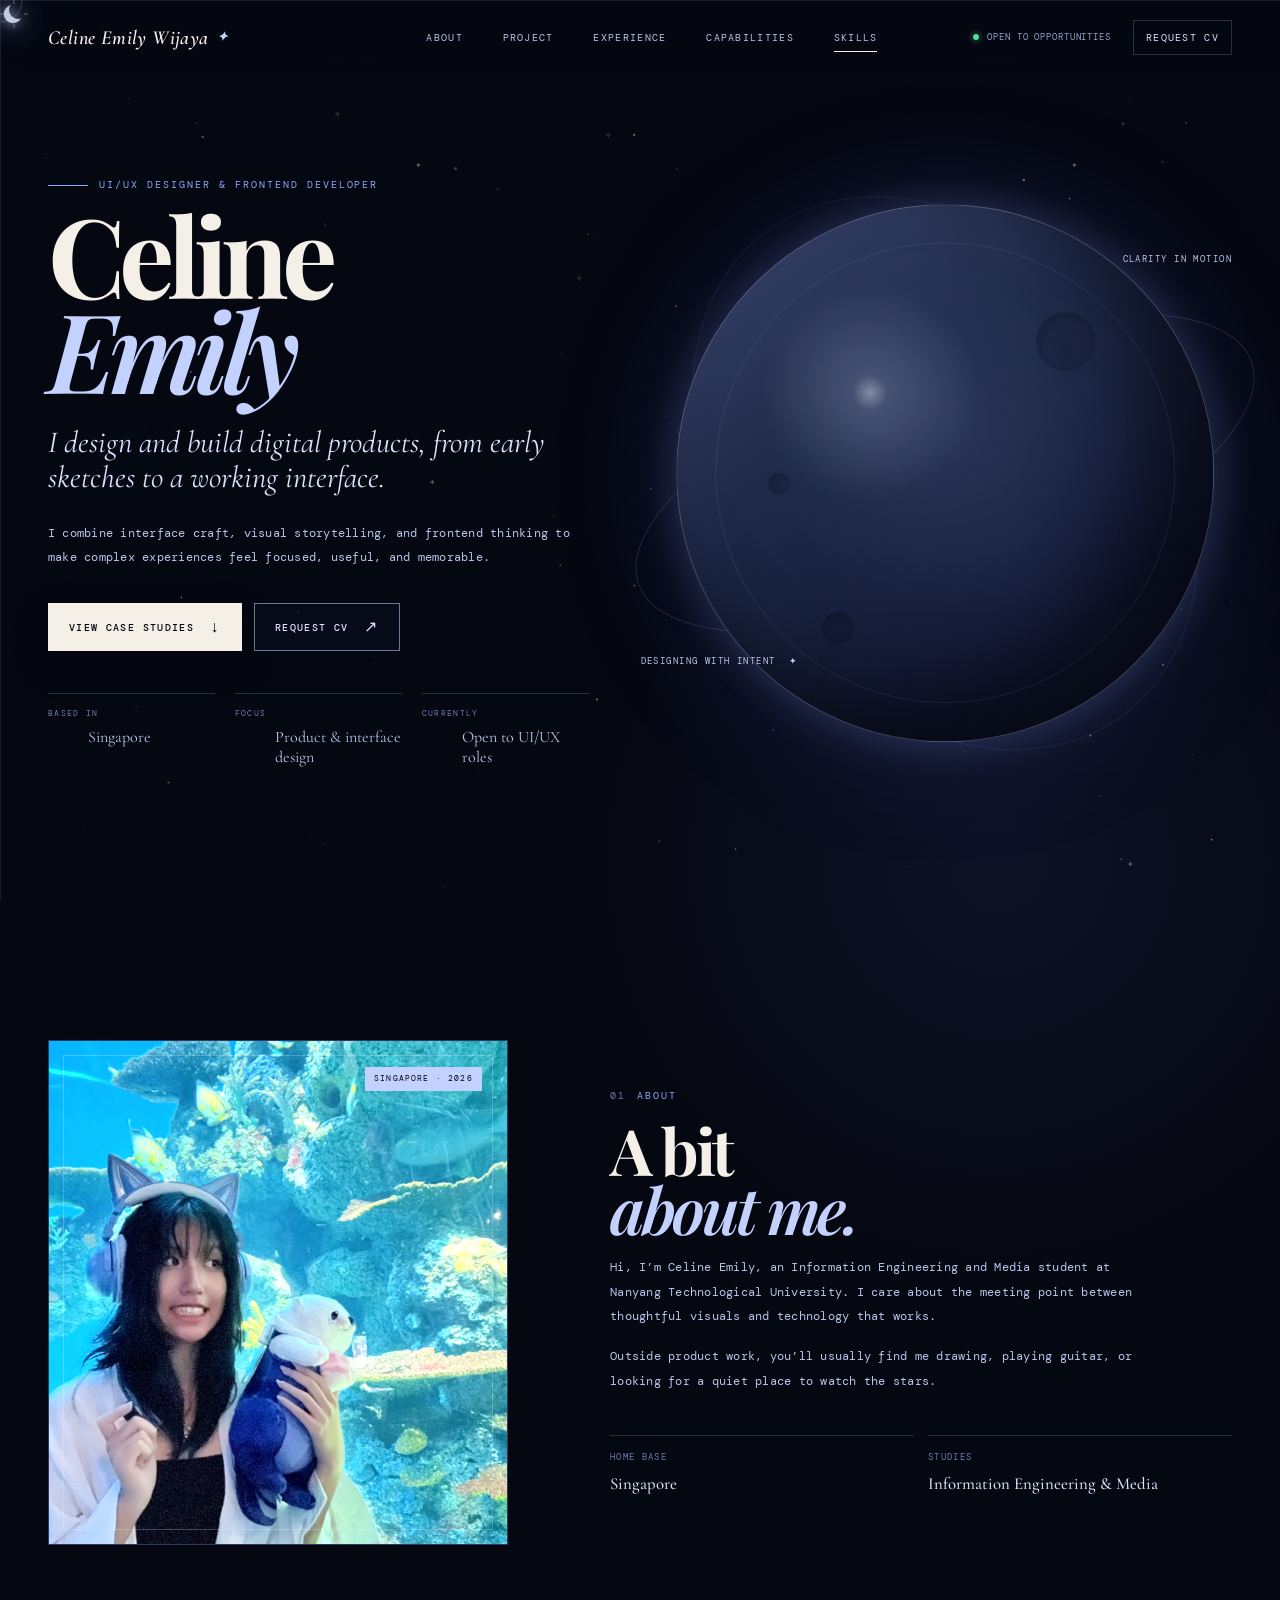
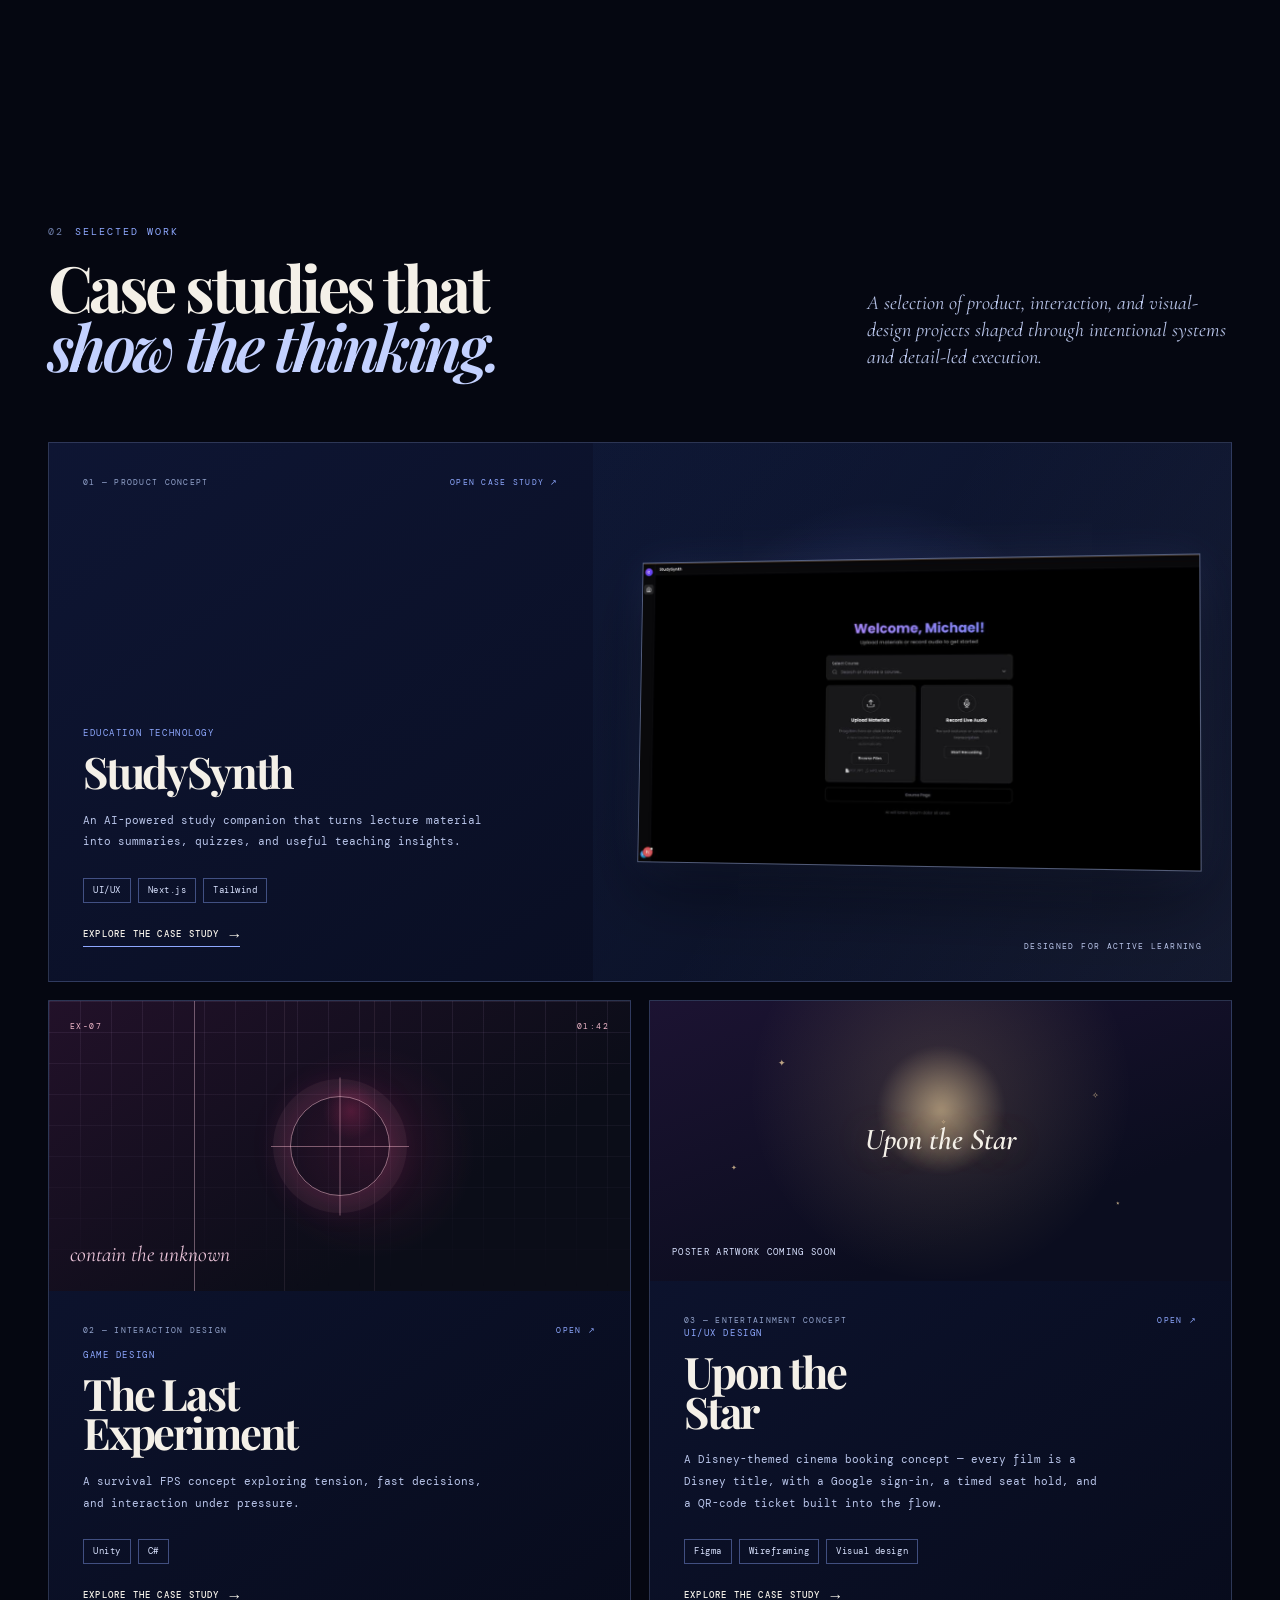
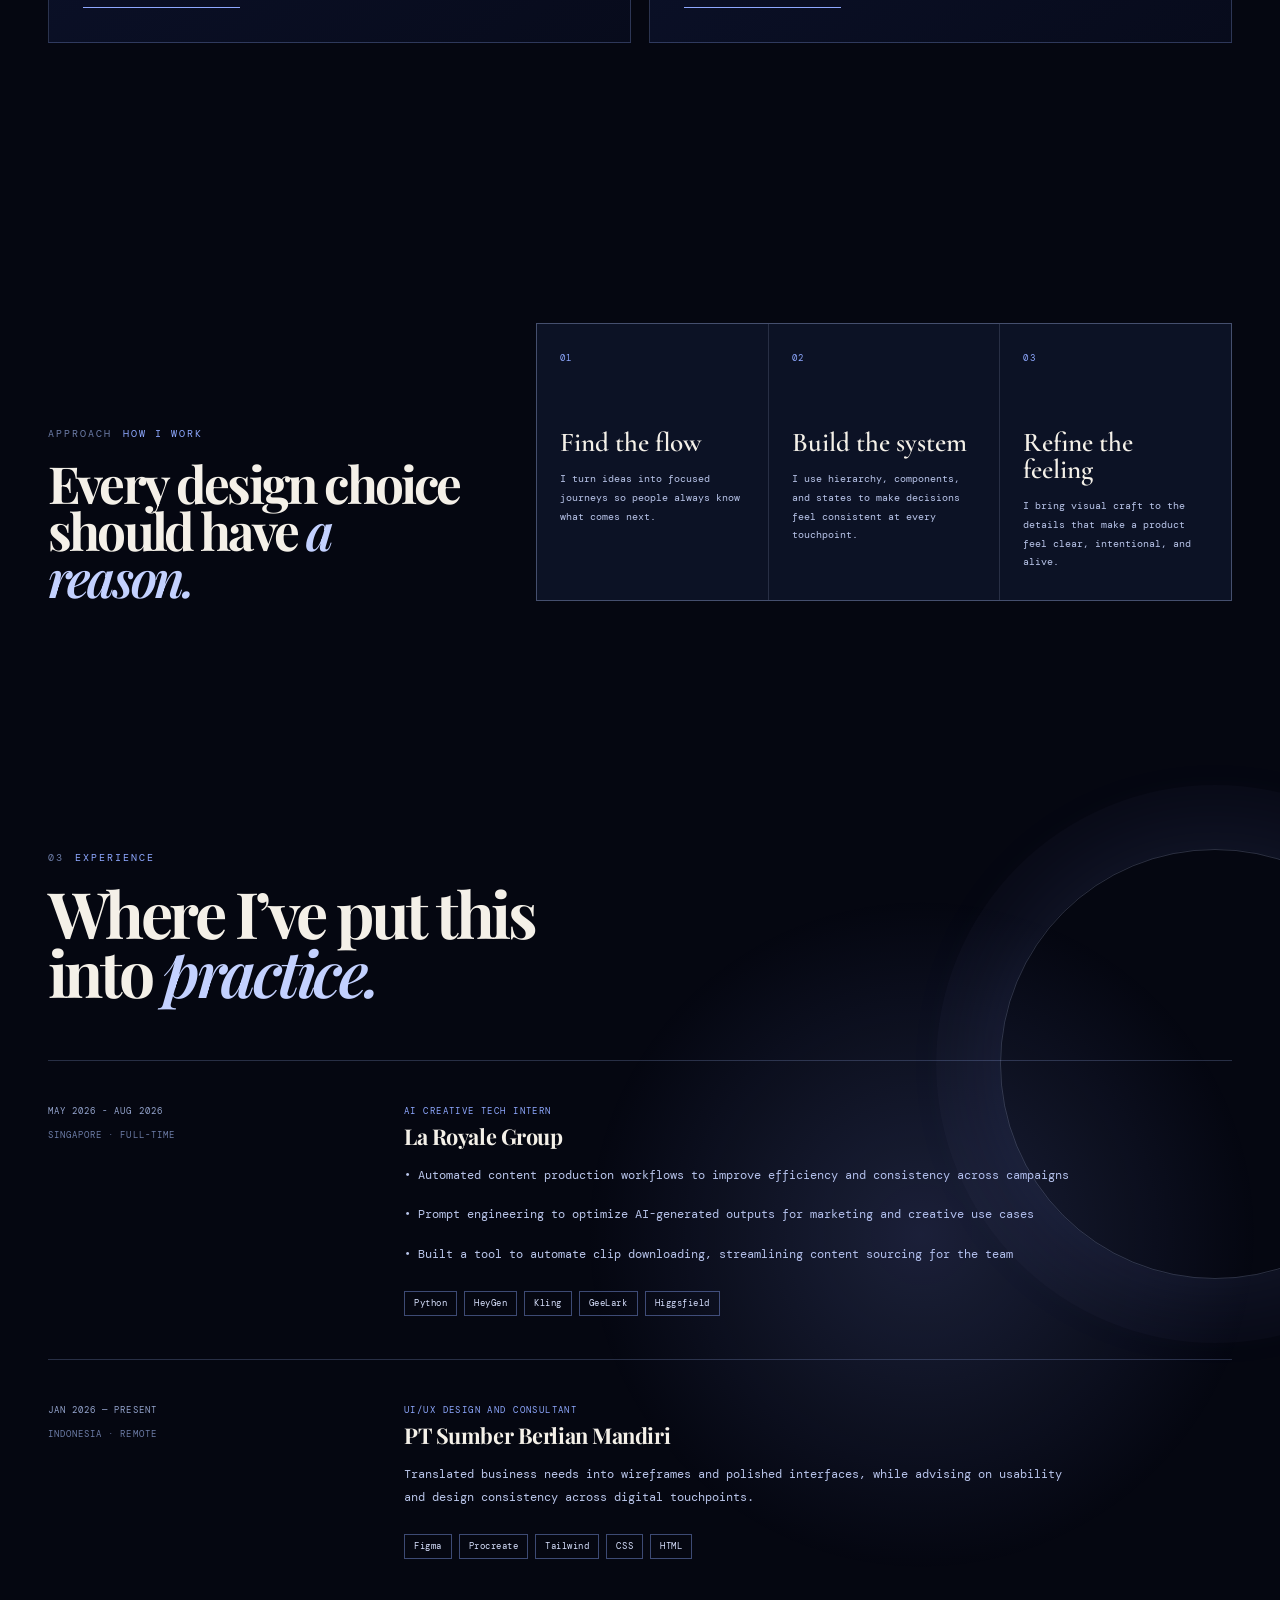
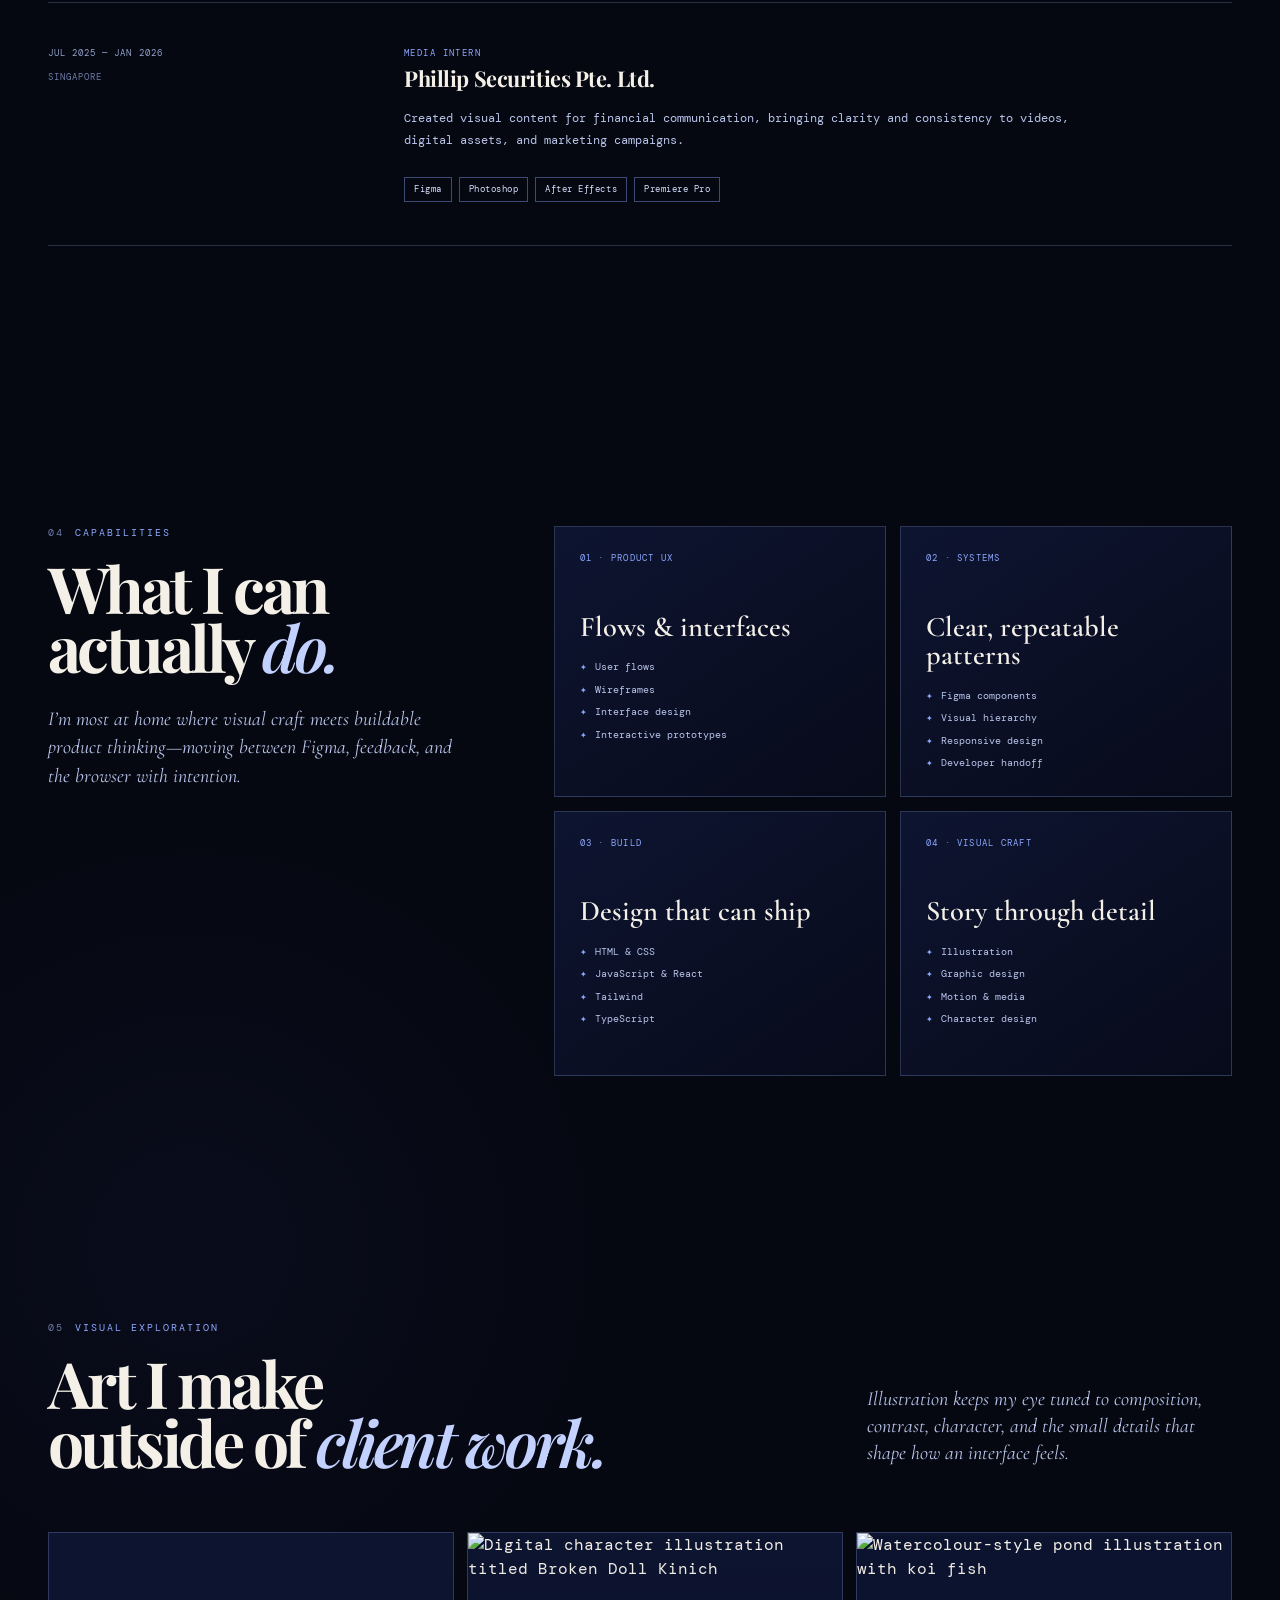
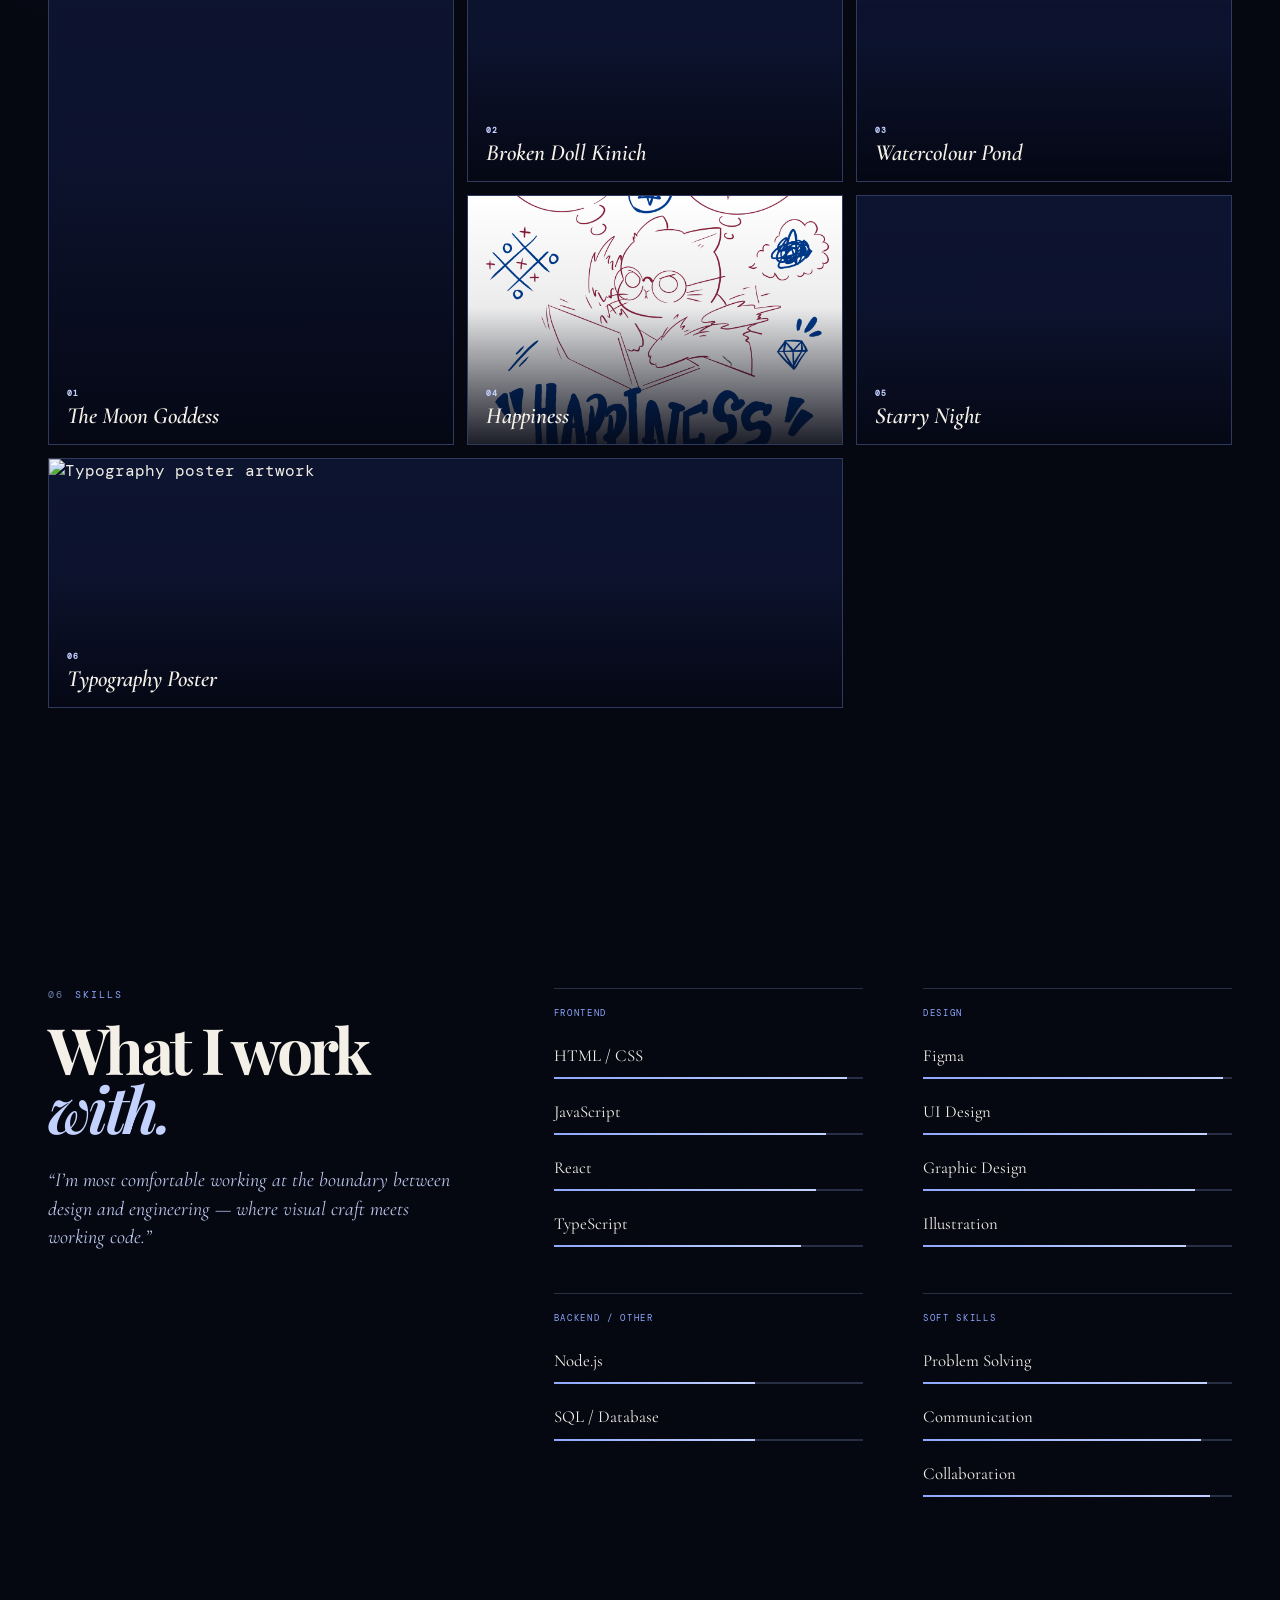
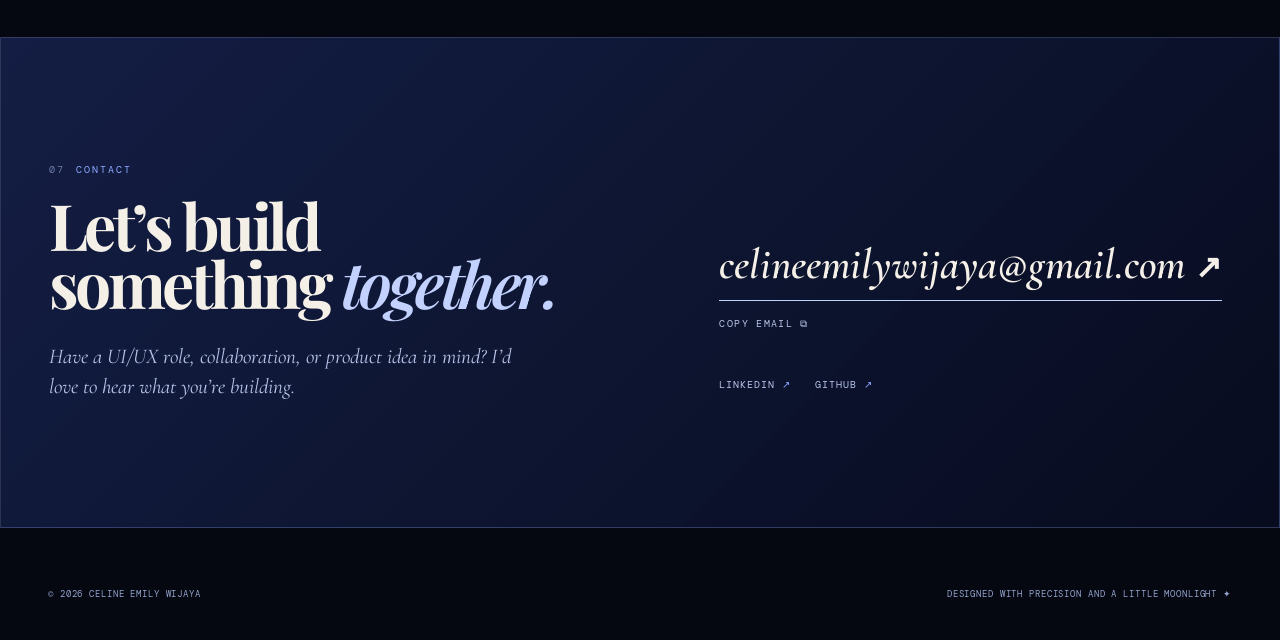
==== index.html @ 7c409788 "Reorder sections, fix About photo/margins, rewrite copy, and add Upon the Star project - Move About " ====
<!DOCTYPE html>
<html lang="en">
<head>
  <meta charset="UTF-8" />
  <meta name="viewport" content="width=device-width, initial-scale=1.0" />
  <meta name="description" content="Celine Emily is a UI/UX designer and frontend developer creating considered digital products and visual experiences." />
  <meta name="theme-color" content="#060713" />
  <meta property="og:title" content="Celine Emily — UI/UX Designer" />
  <meta property="og:description" content="Selected UI/UX case studies, frontend work, and visual explorations." />
  <title>Celine Emily — UI/UX Designer</title>
  <link rel="preconnect" href="https://fonts.googleapis.com" />
  <link rel="preconnect" href="https://fonts.gstatic.com" crossorigin />
  <link href="https://fonts.googleapis.com/css2?family=Cormorant+Garamond:ital,wght@0,400;0,500;0,600;1,400;1,500;1,600&family=DM+Mono:ital,wght@0,400;0,500;1,400&family=Playfair+Display:ital,wght@0,600;0,700;0,800;1,600;1,700&display=swap" rel="stylesheet" />
  <link rel="stylesheet" href="style.css" />
</head>
<body>
  <a class="skip-link" href="#main-content">Skip to content</a>
  <div class="cursor" id="cursor" aria-hidden="true"></div>
  <div class="cursor-ring" id="cursorRing" aria-hidden="true"></div>
  <canvas id="stars-canvas" aria-hidden="true"></canvas>
  <div class="star-field-overlay" id="starOverlay" aria-hidden="true"></div>

  <header class="site-header" id="top">
    <nav class="site-nav" aria-label="Primary navigation">
      <a class="nav-brand" href="#top" aria-label="Celine Emily, back to top">
        <span class="nav-brand-name">Celine Emily Wijaya</span>
        <span aria-hidden="true">✦</span>
      </a>

      <div class="nav-desktop-links">
        <a href="#about">About</a>
        <a href="#work">Project</a>
        <a href="#experience">Experience</a>
        <a href="#skills">Capabilities</a>
        <a href="#toolkit">Skills</a>
      </div>

      <div class="nav-desktop-actions">
        <span class="availability"><span class="availability-dot"></span>open to opportunities</span>
        <a class="nav-cta" href="mailto:celineemilywijaya@gmail.com?subject=CV%20request%20for%20Celine%20Emily">Request CV</a>
      </div>

      <button class="nav-toggle" type="button" aria-expanded="false" aria-controls="mobileMenu" aria-label="Open navigation menu">
        <span></span><span></span>
      </button>
    </nav>

    <div class="mobile-menu" id="mobileMenu" hidden>
      <div class="mobile-menu-inner">
        <p class="mobile-menu-label">Navigate</p>
        <a href="#about">About <span>01</span></a>
        <a href="#work">Selected work <span>02</span></a>
        <a href="#experience">Experience <span>03</span></a>
        <a href="#skills">Capabilities <span>04</span></a>
        <a href="#art">Visual exploration <span>05</span></a>
        <a href="#toolkit">Toolkit <span>06</span></a>
        <a href="#contact">Contact <span>07</span></a>
        <a class="mobile-menu-cta" href="mailto:celineemilywijaya@gmail.com?subject=CV%20request%20for%20Celine%20Emily">Request CV <span>↗</span></a>
      </div>
    </div>
  </header>

  <main id="main-content">
    <section class="hero" aria-labelledby="hero-title">
      <div class="hero-grid">
        <div class="hero-copy">
          <p class="eyebrow reveal"><span></span>UI/UX designer &amp; frontend developer</p>
          <h1 class="hero-name reveal" id="hero-title">Celine <em>Emily</em></h1>
          <p class="hero-role reveal">I design and build digital products, from early sketches to a working interface.</p>
          <p class="hero-desc reveal">I combine interface craft, visual storytelling, and frontend thinking to make complex experiences feel focused, useful, and memorable.</p>

          <div class="hero-actions reveal">
            <a href="#work" class="button button-primary">View case studies <span>↓</span></a>
            <a href="mailto:celineemilywijaya@gmail.com?subject=CV%20request%20for%20Celine%20Emily" class="button button-secondary">Request CV <span>↗</span></a>
          </div>

          <dl class="hero-facts reveal">
            <div><dt>Based in</dt><dd>Singapore</dd></div>
            <div><dt>Focus</dt><dd>Product &amp; interface design</dd></div>
            <div><dt>Currently</dt><dd>Open to UI/UX roles</dd></div>
          </dl>
        </div>

        <div class="hero-art reveal" aria-hidden="true">
          <div class="orbit orbit-outer"></div>
          <div class="orbit orbit-inner"></div>
          <div class="moon-decoration"><span class="moon-crater crater-one"></span><span class="moon-crater crater-two"></span><span class="moon-crater crater-three"></span></div>
          <div class="hero-art-note note-top">clarity in motion</div>
          <div class="hero-art-note note-bottom">designing with intent <span>✦</span></div>
        </div>
      </div>
    </section>

    <section class="section section-about" id="about" aria-labelledby="about-title">
      <div class="about-portrait reveal"><img src="images/celine.jpg" alt="Celine Emily" loading="lazy" decoding="async" /><span class="portrait-note">Singapore · 2026</span></div>
      <div class="about-content reveal">
        <p class="section-kicker"><span>01</span> About</p>
        <h2 id="about-title">A bit<br /><em>about me.</em></h2>
        <p>Hi, I’m Celine Emily, an Information Engineering and Media student at Nanyang Technological University. I care about the meeting point between thoughtful visuals and technology that works.</p>
        <p>Outside product work, you’ll usually find me drawing, playing guitar, or looking for a quiet place to watch the stars.</p>
        <div class="about-facts"><div><span>Home base</span><strong>Singapore</strong></div><div><span>Studies</span><strong>Information Engineering &amp; Media</strong></div></div>
      </div>
    </section>

    <section class="section section-work" id="work" aria-labelledby="work-title">
      <div class="section-heading split-heading reveal">
        <div>
          <p class="section-kicker"><span>02</span> Selected work</p>
          <h2 id="work-title">Case studies that<br /><em>show the thinking.</em></h2>
        </div>
        <p class="section-intro">A selection of product, interaction, and visual-design projects shaped through intentional systems and detail-led execution.</p>
      </div>

      <div class="project-grid">
        <a class="project-card project-card-featured reveal" href="project.html?project=studysynth">
          <div class="project-card-content">
            <div class="project-card-topline"><span>01 — Product concept</span><span>Open case study ↗</span></div>
            <p class="project-type">Education technology</p>
            <h3>StudySynth</h3>
            <p class="project-summary">An AI-powered study companion that turns lecture material into summaries, quizzes, and useful teaching insights.</p>
            <ul class="project-tags" aria-label="StudySynth tools"><li>UI/UX</li><li>Next.js</li><li>Tailwind</li></ul>
            <span class="project-link">Explore the case study <b>→</b></span>
          </div>
          <div class="project-visual project-visual-studysynth">
            <div class="visual-frame">
              <img src="images/dashboard.jpg" width="1280" height="720" alt="StudySynth dashboard interface" />
            </div>
            <span class="visual-caption">Designed for active learning</span>
          </div>
        </a>

        <a class="project-card project-card-half reveal" href="project.html?project=last-experiment">
          <div class="project-visual project-visual-experiment" aria-hidden="true">
            <div class="experiment-scanline"></div>
            <div class="experiment-grid"></div>
            <div class="experiment-hud"><span>EX-07</span><span>01:42</span></div>
            <div class="experiment-target"></div>
            <p>contain the unknown</p>
          </div>
          <div class="project-card-content">
            <div class="project-card-topline"><span>02 — Interaction design</span><span>Open ↗</span></div>
            <p class="project-type">Game design</p>
            <h3>The Last<br />Experiment</h3>
            <p class="project-summary">A survival FPS concept exploring tension, fast decisions, and interaction under pressure.</p>
            <ul class="project-tags" aria-label="The Last Experiment tools"><li>Unity</li><li>C#</li></ul>
            <span class="project-link">Explore the case study <b>→</b></span>
          </div>
        </a>

        <a class="project-card project-card-half reveal" href="project.html?project=upon-the-star">
          <div class="project-visual project-visual-dinema" aria-hidden="true">
            <div class="dinema-glow"></div>
            <div class="dinema-stars"><span>✦</span><span>✧</span><span>✦</span><span>⋆</span><span>✧</span></div>
            <div class="dinema-mark">Upon the Star</div>
            <span>Poster artwork coming soon</span>
          </div>
          <div class="project-card-content">
            <div class="project-card-topline"><span>03 — Entertainment concept</span><span>Open ↗</span></div>
            <p class="project-type">UI/UX design</p>
            <h3>Upon the<br />Star</h3>
            <p class="project-summary">A Disney-themed cinema booking concept — every film is a Disney title, with a Google sign-in, a timed seat hold, and a QR-code ticket built into the flow.</p>
            <ul class="project-tags" aria-label="Upon the Star tools"><li>Figma</li><li>Wireframing</li><li>Visual design</li></ul>
            <span class="project-link">Explore the case study <b>→</b></span>
          </div>
        </a>
      </div>
    </section>

    <section class="section design-principles" aria-label="Design approach">
      <div class="principles-intro reveal">
        <p class="section-kicker"><span>Approach</span> How I work</p>
        <h2>Every design choice<br />should have <em>a reason.</em></h2>
      </div>
      <div class="principles-grid">
        <article class="principle-card reveal"><span>01</span><h3>Find the flow</h3><p>I turn ideas into focused journeys so people always know what comes next.</p></article>
        <article class="principle-card reveal"><span>02</span><h3>Build the system</h3><p>I use hierarchy, components, and states to make decisions feel consistent at every touchpoint.</p></article>
        <article class="principle-card reveal"><span>03</span><h3>Refine the feeling</h3><p>I bring visual craft to the details that make a product feel clear, intentional, and alive.</p></article>
      </div>
    </section>

    <section class="section section-experience" id="experience" aria-labelledby="experience-title">
      <div class="section-heading reveal">
        <p class="section-kicker"><span>03</span> Experience</p>
        <h2 id="experience-title">Where I’ve put this<br />into <em>practice.</em></h2>
      </div>
      <div class="experience-list">
        <article class="experience-item reveal">
          <div class="experience-meta"><span>May 2026 - Aug 2026</span><span>Singapore · Full-Time</span></div>
          <div class="experience-main">
            <p class="experience-role">AI Creative Tech Intern</p>
            <h3>La Royale Group</h3>
            <p>• Automated content production workflows to improve efficiency and consistency across campaigns</p>
            <p>• Prompt engineering to optimize AI-generated outputs for marketing and creative use cases</p>
            <p>• Built a tool to automate clip downloading, streamlining content sourcing for the team</p>
            <ul class="project-tags"><li>Python</li><li>HeyGen</li><li>Kling</li><li>GeeLark</li><li>Higgsfield</li></ul>
          </div>
        </article>
        <article class="experience-item reveal">
          <div class="experience-meta"><span>Jan 2026 — Present</span><span>Indonesia · Remote</span></div>
          <div class="experience-main">
            <p class="experience-role">UI/UX Design and Consultant</p>
            <h3>PT Sumber Berlian Mandiri</h3>
            <p>Translated business needs into wireframes and polished interfaces, while advising on usability and design consistency across digital touchpoints.</p>
            <ul class="project-tags"><li>Figma</li><li>Procreate</li><li>Tailwind</li><li>CSS</li><li>HTML</li></ul>
          </div>
        </article>
        <article class="experience-item reveal">
          <div class="experience-meta"><span>Jul 2025 — Jan 2026</span><span>Singapore</span></div>
          <div class="experience-main">
            <p class="experience-role">Media Intern</p>
            <h3>Phillip Securities Pte. Ltd.</h3>
            <p>Created visual content for financial communication, bringing clarity and consistency to videos, digital assets, and marketing campaigns.</p>
            <ul class="project-tags"><li>Figma</li><li>Photoshop</li><li>After Effects</li><li>Premiere Pro</li></ul>
          </div>
        </article>
      </div>
    </section>

    <section class="section section-skills" id="skills" aria-labelledby="skills-title">
      <div class="skills-copy reveal">
        <p class="section-kicker"><span>04</span> Capabilities</p>
        <h2 id="skills-title">What I can<br />actually <em>do.</em></h2>
        <p>I’m most at home where visual craft meets buildable product thinking—moving between Figma, feedback, and the browser with intention.</p>
      </div>
      <div class="capability-grid">
        <article class="capability-card reveal"><p>01 · Product UX</p><h3>Flows &amp; interfaces</h3><ul><li>User flows</li><li>Wireframes</li><li>Interface design</li><li>Interactive prototypes</li></ul></article>
        <article class="capability-card reveal"><p>02 · Systems</p><h3>Clear, repeatable patterns</h3><ul><li>Figma components</li><li>Visual hierarchy</li><li>Responsive design</li><li>Developer handoff</li></ul></article>
        <article class="capability-card reveal"><p>03 · Build</p><h3>Design that can ship</h3><ul><li>HTML &amp; CSS</li><li>JavaScript &amp; React</li><li>Tailwind</li><li>TypeScript</li></ul></article>
        <article class="capability-card reveal"><p>04 · Visual craft</p><h3>Story through detail</h3><ul><li>Illustration</li><li>Graphic design</li><li>Motion &amp; media</li><li>Character design</li></ul></article>
      </div>
    </section>

    <section class="section section-art" id="art" aria-labelledby="art-title">
      <div class="section-heading split-heading reveal">
        <div>
          <p class="section-kicker"><span>05</span> Visual exploration</p>
          <h2 id="art-title">Art I make<br />outside of <em>client work.</em></h2>
        </div>
        <p class="section-intro">Illustration keeps my eye tuned to composition, contrast, character, and the small details that shape how an interface feels.</p>
      </div>
      <div class="art-grid" aria-label="Selected artwork">
        <button class="art-card art-card-tall reveal" type="button" data-art-src="images/Columbina.png" data-art-title="The Moon Goddess — Columbina" data-art-alt="Digital illustration of Columbina as a moon goddess"><img src="images/Columbina.png" alt="Digital illustration of Columbina as a moon goddess" loading="lazy" decoding="async" /><span><small>01</small>The Moon Goddess</span></button>
        <button class="art-card reveal" type="button" data-art-src="images/Kinich.png" data-art-title="Broken Doll Kinich" data-art-alt="Digital character illustration titled Broken Doll Kinich"><img src="images/Kinich.png" alt="Digital character illustration titled Broken Doll Kinich" loading="lazy" decoding="async" /><span><small>02</small>Broken Doll Kinich</span></button>
        <button class="art-card reveal" type="button" data-art-src="images/koi.png" data-art-title="Watercolour Pond" data-art-alt="Watercolour-style pond illustration with koi fish"><img src="images/koi.png" alt="Watercolour-style pond illustration with koi fish" loading="lazy" decoding="async" /><span><small>03</small>Watercolour Pond</span></button>
        <button class="art-card reveal" type="button" data-art-src="images/cats.png" data-art-title="Happiness" data-art-alt="Shirt design artwork titled Happiness"><img src="images/cats.png" alt="Shirt design artwork titled Happiness" loading="lazy" decoding="async" /><span><small>04</small>Happiness</span></button>
        <button class="art-card reveal" type="button" data-art-src="images/rabbit.png" data-art-title="Starry Night" data-art-alt="Shirt design artwork titled Starry Night"><img src="images/rabbit.png" alt="Shirt design artwork titled Starry Night" loading="lazy" decoding="async" /><span><small>05</small>Starry Night</span></button>
        <button class="art-card art-card-wide reveal" type="button" data-art-src="images/poster.png" data-art-title="Typography Poster" data-art-alt="Typography poster artwork"><img src="images/poster.png" alt="Typography poster artwork" loading="lazy" decoding="async" /><span><small>06</small>Typography Poster</span></button>
      </div>
    </section>

    <section class="section section-skills" id="toolkit" aria-labelledby="toolkit-title">
      <div class="skills-copy reveal">
        <p class="section-kicker"><span>06</span> Skills</p>
        <h2 id="toolkit-title">What I work<br /><em>with.</em></h2>
        <p>“I’m most comfortable working at the boundary between design and engineering — where visual craft meets working code.”</p>
      </div>
      <div class="toolkit-grid">
        <div class="toolkit-group reveal">
          <p class="toolkit-label">Frontend</p>
          <ul class="toolkit-list">
            <li class="toolkit-row"><span class="toolkit-name">HTML / CSS</span><span class="toolkit-bar"><span style="--level: 95%"></span></span></li>
            <li class="toolkit-row"><span class="toolkit-name">JavaScript</span><span class="toolkit-bar"><span style="--level: 88%"></span></span></li>
            <li class="toolkit-row"><span class="toolkit-name">React</span><span class="toolkit-bar"><span style="--level: 85%"></span></span></li>
            <li class="toolkit-row"><span class="toolkit-name">TypeScript</span><span class="toolkit-bar"><span style="--level: 80%"></span></span></li>
          </ul>
        </div>
        <div class="toolkit-group reveal">
          <p class="toolkit-label">Design</p>
          <ul class="toolkit-list">
            <li class="toolkit-row"><span class="toolkit-name">Figma</span><span class="toolkit-bar"><span style="--level: 97%"></span></span></li>
            <li class="toolkit-row"><span class="toolkit-name">UI Design</span><span class="toolkit-bar"><span style="--level: 92%"></span></span></li>
            <li class="toolkit-row"><span class="toolkit-name">Graphic Design</span><span class="toolkit-bar"><span style="--level: 88%"></span></span></li>
            <li class="toolkit-row"><span class="toolkit-name">Illustration</span><span class="toolkit-bar"><span style="--level: 85%"></span></span></li>
          </ul>
        </div>
        <div class="toolkit-group reveal">
          <p class="toolkit-label">Backend / Other</p>
          <ul class="toolkit-list">
            <li class="toolkit-row"><span class="toolkit-name">Node.js</span><span class="toolkit-bar"><span style="--level: 65%"></span></span></li>
            <li class="toolkit-row"><span class="toolkit-name">SQL / Database</span><span class="toolkit-bar"><span style="--level: 65%"></span></span></li>
          </ul>
        </div>
        <div class="toolkit-group reveal">
          <p class="toolkit-label">Soft skills</p>
          <ul class="toolkit-list">
            <li class="toolkit-row"><span class="toolkit-name">Problem Solving</span><span class="toolkit-bar"><span style="--level: 92%"></span></span></li>
            <li class="toolkit-row"><span class="toolkit-name">Communication</span><span class="toolkit-bar"><span style="--level: 90%"></span></span></li>
            <li class="toolkit-row"><span class="toolkit-name">Collaboration</span><span class="toolkit-bar"><span style="--level: 93%"></span></span></li>
          </ul>
        </div>
      </div>
    </section>

    <section class="section contact-section" id="contact" aria-labelledby="contact-title">
      <div class="contact-orbit" aria-hidden="true"></div>
      <div class="contact-copy reveal">
        <p class="section-kicker"><span>07</span> Contact</p>
        <h2 id="contact-title">Let’s build<br />something <em>together.</em></h2>
        <p>Have a UI/UX role, collaboration, or product idea in mind? I’d love to hear what you’re building.</p>
      </div>
      <div class="contact-actions reveal">
        <a class="contact-email" href="mailto:celineemilywijaya@gmail.com">celineemilywijaya@gmail.com <span>↗</span></a>
        <button class="copy-email" type="button" data-email="celineemilywijaya@gmail.com">Copy email <span aria-hidden="true">⧉</span></button>
        <div class="contact-socials">
          <a href="https://www.linkedin.com/in/celine-emily-wijaya/" target="_blank" rel="noopener noreferrer">LinkedIn <span>↗</span></a>
          <a href="https://github.com/AeruSeishiro" target="_blank" rel="noopener noreferrer">GitHub <span>↗</span></a>
        </div>
      </div>
    </section>
  </main>

  <footer class="site-footer"><span>© <span id="year">2026</span> Celine Emily Wijaya</span><span>Designed with precision and a little moonlight ✦</span></footer>

  <dialog class="art-dialog" id="artDialog" aria-labelledby="artDialogTitle">
    <button class="dialog-close" type="button" aria-label="Close artwork preview">×</button>
    <img id="artDialogImage" src="" alt="" />
    <div class="art-dialog-caption"><span id="artDialogNumber">Selected artwork</span><h3 id="artDialogTitle"></h3></div>
  </dialog>

  <div class="toast" id="toast" role="status" aria-live="polite"></div>
  <script src="cursor.js"></script>
  <script src="script.js"></script>
</body>
</html>
---- style.css ----
:root {
  --night: #050711;
  --deep: #090d20;
  --panel: #0d1430;
  --panel-soft: #111a3d;
  --panel-bright: #182653;
  --line: rgba(170, 192, 255, 0.22);
  --line-bright: rgba(205, 217, 255, 0.52);
  --ink: #f4f0e8;
  --ice: #d9e2ff;
  --soft: #b9c5ea;
  --muted: #94a4cd;
  --dim: #6d7da8;
  --accent: #8ea8ff;
  --accent-bright: #c3d1ff;
  --green: #4ee29b;
  --serif: 'Playfair Display', Georgia, serif;
  --display: 'Cormorant Garamond', Georgia, serif;
  --mono: 'DM Mono', Consolas, monospace;
  --ease: cubic-bezier(.22, .75, .25, 1);
}

* { box-sizing: border-box; }
html { scroll-behavior: smooth; background: var(--night); }
body {
  min-width: 320px;
  margin: 0;
  overflow-x: hidden;
  background:
    radial-gradient(circle at 78% 10%, rgba(73, 96, 177, .13), transparent 26rem),
    radial-gradient(circle at 15% 70%, rgba(66, 74, 153, .08), transparent 28rem),
    var(--night);
  color: var(--ink);
  font-family: var(--mono);
  line-height: 1.5;
}
body.menu-open { overflow: hidden; }
button, a { -webkit-tap-highlight-color: transparent; }
button { font: inherit; }
a { color: inherit; }
img { display: block; max-width: 100%; }
ul, ol, dl { margin: 0; padding: 0; }

.skip-link {
  position: fixed;
  z-index: 100;
  top: 12px;
  left: 12px;
  transform: translateY(-180%);
  padding: 12px 16px;
  background: var(--ink);
  color: var(--night);
  font-size: .72rem;
  text-decoration: none;
  transition: transform .2s ease;
}
.skip-link:focus { transform: translateY(0); }

#stars-canvas {
  position: fixed;
  top: 0;
  left: 0;
  width: 100%;
  height: 100%;
  z-index: 0;
  pointer-events: none;
}

.star-field-overlay {
  position: fixed;
  inset: 0;
  pointer-events: none;
  z-index: 0;
}

.floating-star {
  position: absolute;
  color: rgba(200, 212, 240, .4);
  font-size: .5rem;
  animation: twinkle var(--duration, 4s) ease-in-out infinite;
  animation-delay: var(--delay, 0s);
}

@keyframes twinkle {
  0%, 100% { opacity: .2; transform: scale(1); }
  50% { opacity: .8; transform: scale(1.3); }
}

body.has-custom-cursor, body.has-custom-cursor * { cursor: none !important; }

.cursor {
  position: fixed;
  z-index: 9999;
  top: 0;
  left: 0;
  width: 28px;
  height: 28px;
  pointer-events: none;
  opacity: 0;
  filter:
    drop-shadow(0 0 6px rgba(200, 212, 240, .9))
    drop-shadow(0 0 14px rgba(160, 185, 255, .7))
    drop-shadow(0 0 28px rgba(120, 150, 255, .45));
  transition: opacity .35s ease, filter .2s ease;
}
.cursor.is-hovering {
  filter:
    drop-shadow(0 0 8px rgba(244, 240, 232, 1))
    drop-shadow(0 0 20px rgba(200, 212, 240, .9))
    drop-shadow(0 0 40px rgba(160, 185, 255, .6));
}
.cursor-ring {
  position: fixed;
  z-index: 9996;
  top: 0;
  left: 0;
  width: 44px;
  height: 44px;
  border: 1px solid rgba(200, 212, 240, .22);
  border-radius: 50%;
  pointer-events: none;
  opacity: 0;
  transition: opacity .35s ease, border-color .2s ease, scale .2s ease;
}
.cursor-cross-h, .cursor-cross-v {
  position: fixed;
  z-index: 9997;
  top: 0;
  left: 0;
  pointer-events: none;
  opacity: 0;
  background: rgba(200, 212, 240, .1);
  transition: opacity .35s ease;
}
.cursor-cross-h { width: 100vw; height: 1px; }
.cursor-cross-v { width: 1px; height: 100vh; }

.site-header { position: fixed; z-index: 20; inset: 0 0 auto; }
.site-nav {
  display: flex;
  align-items: center;
  justify-content: space-between;
  min-height: 76px;
  padding: 0 48px;
  border-bottom: 1px solid transparent;
  background: linear-gradient(to bottom, rgba(5, 7, 17, .9), rgba(5, 7, 17, .42));
  backdrop-filter: blur(18px);
  -webkit-backdrop-filter: blur(18px);
  transition: min-height .3s var(--ease), background .3s var(--ease), border-color .3s var(--ease);
}
.site-header.is-scrolled .site-nav {
  min-height: 64px;
  border-color: rgba(170, 192, 255, .13);
  background: rgba(5, 7, 17, .84);
}
.nav-brand, .nav-desktop-links, .nav-desktop-actions { position: relative; z-index: 1; }
.nav-brand {
  display: inline-flex;
  align-items: center;
  gap: 8px;
  color: var(--ink);
  font-family: var(--display);
  font-size: 1.25rem;
  font-weight: 600;
  font-style: italic;
  letter-spacing: .02em;
  text-decoration: none;
}
.nav-brand > span:last-child { color: var(--accent-bright); font-size: .8rem; }
.nav-desktop-links { display: flex; align-items: center; gap: clamp(18px, 3.1vw, 46px); margin-left: 8vw; }
.nav-desktop-links a, .nav-cta, .availability {
  color: var(--soft);
  font-size: .63rem;
  letter-spacing: .13em;
  text-decoration: none;
  text-transform: uppercase;
}
.nav-desktop-links a { position: relative; padding: 8px 0; }
.nav-desktop-links a::after {
  position: absolute;
  right: 0;
  bottom: 1px;
  left: 0;
  height: 1px;
  background: var(--ink);
  content: '';
  transform: scaleX(0);
  transform-origin: right;
  transition: transform .3s var(--ease);
}
.nav-desktop-links a:hover, .nav-desktop-links a:focus-visible { color: var(--ink); }
.nav-desktop-links a:hover::after, .nav-desktop-links a:focus-visible::after, .nav-desktop-links a[aria-current='page']::after { transform: scaleX(1); transform-origin: left; }
.nav-desktop-actions { display: flex; align-items: center; justify-content: flex-end; gap: 22px; }
.availability { display: inline-flex; align-items: center; gap: 8px; color: var(--muted); font-size: .55rem; letter-spacing: .1em; white-space: nowrap; }
.availability-dot { width: 6px; height: 6px; border-radius: 50%; background: var(--green); box-shadow: 0 0 0 4px rgba(78, 226, 155, .09); }
.nav-cta { padding: 9px 12px; border: 1px solid var(--line); color: var(--ice); transition: border-color .25s ease, background .25s ease, color .25s ease; }
.nav-cta:hover { border-color: var(--ink); background: var(--ink); color: var(--night); }
.nav-toggle { display: none; border: 0; background: transparent; color: var(--ink); cursor: pointer; }
.nav-toggle span { display: block; width: 26px; height: 1px; background: currentColor; transition: transform .25s var(--ease); }
.nav-toggle span + span { margin-top: 7px; }
.nav-toggle[aria-expanded='true'] span:first-child { transform: translateY(4px) rotate(45deg); }
.nav-toggle[aria-expanded='true'] span:last-child { transform: translateY(-4px) rotate(-45deg); }

.mobile-menu {
  position: fixed;
  inset: 64px 0 0;
  z-index: 19;
  overflow: auto;
  background: rgba(5, 7, 17, .98);
  border-top: 1px solid var(--line);
}
.mobile-menu-inner { display: grid; gap: 0; padding: 32px 24px 48px; }
.mobile-menu-label { margin: 0 0 16px; color: var(--dim); font-size: .58rem; letter-spacing: .2em; text-transform: uppercase; }
.mobile-menu a {
  display: flex;
  justify-content: space-between;
  align-items: baseline;
  padding: 18px 0;
  border-bottom: 1px solid rgba(170, 192, 255, .13);
  color: var(--ink);
  font-family: var(--display);
  font-size: 2rem;
  font-weight: 600;
  line-height: 1;
  text-decoration: none;
}
.mobile-menu a span { color: var(--accent); font-family: var(--mono); font-size: .62rem; letter-spacing: .08em; }
.mobile-menu .mobile-menu-cta { margin-top: 28px; padding: 16px 18px; border: 1px solid var(--accent); color: var(--ice); font-family: var(--mono); font-size: .7rem; letter-spacing: .11em; text-transform: uppercase; }

main, .site-footer { position: relative; z-index: 1; }
section { scroll-margin-top: 92px; }
.hero {
  display: grid;
  align-items: center;
  min-height: max(800px, 100svh);
  padding: 128px 48px 82px;
}
.hero-grid { display: grid; grid-template-columns: minmax(0, .95fr) minmax(460px, 1.05fr); gap: 46px; width: min(1400px, 100%); margin: auto; }
.hero-copy { align-self: center; max-width: 660px; }
.eyebrow, .section-kicker {
  display: flex;
  align-items: center;
  gap: 11px;
  margin: 0 0 18px;
  color: var(--accent);
  font-size: .62rem;
  letter-spacing: .2em;
  text-transform: uppercase;
}
.eyebrow span { width: 40px; height: 1px; background: var(--accent); }
.hero-name { max-width: 720px; margin: 0; color: var(--ink); font-family: var(--serif); font-size: clamp(4.6rem, 8.6vw, 8.5rem); font-weight: 700; letter-spacing: -.065em; line-height: .78; }
.hero-name em { display: inline-block; margin-top: .09em; color: var(--accent-bright); font-style: italic; font-weight: 600; }
.hero-role { max-width: 510px; margin: 34px 0 0; color: var(--ice); font-family: var(--display); font-size: clamp(1.45rem, 2.4vw, 2rem); font-style: italic; line-height: 1.13; }
.hero-desc { max-width: 530px; margin: 25px 0 0; color: var(--soft); font-size: .78rem; letter-spacing: .02em; line-height: 1.95; }
.hero-actions { display: flex; flex-wrap: wrap; gap: 12px; margin-top: 34px; }
.button { display: inline-flex; align-items: center; justify-content: center; gap: 16px; min-height: 48px; padding: 0 20px; font-size: .65rem; font-weight: 500; letter-spacing: .13em; text-decoration: none; text-transform: uppercase; transition: transform .25s var(--ease), background .25s ease, border-color .25s ease, color .25s ease; }
.button span { font-size: 1rem; line-height: 0; }
.button:hover { transform: translateY(-3px); }
.button-primary { background: var(--ink); border: 1px solid var(--ink); color: var(--night); box-shadow: 0 14px 34px rgba(1, 2, 10, .26); }
.button-primary:hover { background: var(--ice); border-color: var(--ice); }
.button-secondary { border: 1px solid var(--line-bright); color: var(--ice); background: rgba(11, 17, 40, .38); }
.button-secondary:hover { border-color: var(--ink); background: rgba(217, 226, 255, .08); }
.hero-facts { display: grid; grid-template-columns: repeat(3, minmax(0, 1fr)); gap: 20px; max-width: 560px; margin: 42px 0 0; }
.hero-facts div { padding-top: 14px; border-top: 1px solid var(--line); }
.hero-facts dt { margin-bottom: 6px; color: var(--dim); font-size: .51rem; letter-spacing: .16em; text-transform: uppercase; }
.hero-facts dd { color: var(--soft); font-family: var(--display); font-size: 1rem; line-height: 1.3; }
.hero-art { position: relative; min-height: 610px; isolation: isolate; }
.moon-decoration {
  position: absolute;
  top: 50%;
  left: 52%;
  z-index: 1;
  width: min(42vw, 600px);
  aspect-ratio: 1;
  border: 1px solid rgba(209, 222, 255, .22);
  border-radius: 50%;
  background:
    radial-gradient(circle at 36% 35%, rgba(255, 255, 255, .31), transparent 3.5%),
    radial-gradient(circle at 36% 35%, rgba(214, 223, 255, .21), transparent 22%),
    radial-gradient(circle at 52% 42%, rgba(126, 146, 210, .13), transparent 45%),
    radial-gradient(circle at 65% 70%, rgba(69, 91, 172, .13), transparent 56%),
    linear-gradient(145deg, #3a466e 0%, #1e2948 38%, #0c1024 78%);
  box-shadow: 0 0 45px rgba(135, 161, 255, .24), 0 0 130px rgba(88, 112, 220, .18), inset -52px -42px 70px rgba(0, 0, 0, .5);
  transform: translate(-50%, -50%);
  animation: moonFloat 8s ease-in-out infinite;
}
@keyframes moonFloat {
  0%, 100% { transform: translate(-50%, -50%); }
  50% { transform: translate(calc(-50% - 10px), -52%); }
}
.moon-decoration::after { position: absolute; inset: 7%; border: 1px solid rgba(224, 234, 255, .08); border-radius: 50%; content: ''; }
.moon-crater { position: absolute; border-radius: 50%; background: rgba(3, 5, 15, .12); box-shadow: inset 3px 3px 8px rgba(0, 0, 0, .18); }
.crater-one { top: 20%; right: 22%; width: 11%; height: 11%; }
.crater-two { bottom: 18%; left: 27%; width: 6%; height: 6%; }
.crater-three { top: 50%; left: 17%; width: 4%; height: 4%; }
.orbit { position: absolute; top: 50%; left: 52%; border: 1px solid rgba(171, 191, 255, .16); border-radius: 50%; transform: translate(-50%, -50%) rotate(-20deg); }
.orbit-outer { width: min(51vw, 718px); height: min(19vw, 268px); }
.orbit-inner { width: min(47vw, 660px); height: min(35vw, 480px); transform: translate(-50%, -50%) rotate(54deg); opacity: .5; }
.hero-art-note { position: absolute; z-index: 2; color: var(--soft); font-size: .56rem; letter-spacing: .16em; text-transform: uppercase; }
.note-top { top: 14%; right: 0; }
.note-bottom { bottom: 18%; left: 1%; }
.note-bottom span { margin-left: 7px; color: var(--accent-bright); }

.section { width: min(1496px, 100%); margin: 0 auto; padding: 140px 48px; }
.section-heading { max-width: 790px; }
.split-heading { display: flex; align-items: end; justify-content: space-between; max-width: none; gap: 50px; }
.section-kicker span { color: var(--dim); }
.section h2 { max-width: 820px; margin: 0; color: var(--ink); font-family: var(--serif); font-size: clamp(2.8rem, 5vw, 5.4rem); letter-spacing: -.055em; line-height: .92; }
.section h2 em { color: var(--accent-bright); font-style: italic; font-weight: 600; }
.section-intro { max-width: 365px; margin: 0 0 5px; color: var(--soft); font-family: var(--display); font-size: 1.25rem; font-style: italic; line-height: 1.35; }

.project-grid { display: grid; grid-template-columns: repeat(12, minmax(0, 1fr)); gap: 18px; margin-top: 66px; }
.project-card { position: relative; display: grid; overflow: hidden; border: 1px solid var(--line); background: linear-gradient(145deg, rgba(15, 23, 54, .93), rgba(8, 12, 29, .92)); color: var(--ink); text-decoration: none; transition: transform .45s var(--ease), border-color .35s ease, box-shadow .45s ease; }
.project-card::before { position: absolute; z-index: 0; top: 0; right: 0; left: 0; height: 2px; background: linear-gradient(90deg, transparent, var(--accent-bright), transparent); content: ''; opacity: 0; transition: opacity .35s ease; }
.project-card:hover, .project-card:focus-visible { z-index: 2; border-color: rgba(212, 224, 255, .58); box-shadow: 0 30px 70px rgba(0, 0, 0, .24), 0 0 60px rgba(85, 116, 220, .11); transform: translateY(-7px); outline: none; }
.project-card:hover::before, .project-card:focus-visible::before { opacity: 1; }
.project-card-featured { grid-column: span 12; grid-template-columns: minmax(330px, .92fr) minmax(450px, 1.08fr); min-height: 540px; }
.project-card-half { grid-column: span 6; grid-template-columns: minmax(0, 1fr); min-height: 610px; }
.project-card-content { position: relative; z-index: 1; display: flex; flex-direction: column; align-items: flex-start; padding: 34px; }
.project-card-topline { display: flex; justify-content: space-between; width: 100%; gap: 16px; color: var(--muted); font-size: .53rem; letter-spacing: .15em; text-transform: uppercase; }
.project-card-topline span:last-child { color: var(--accent); white-space: nowrap; }
.project-type { margin: auto 0 11px; color: var(--accent); font-size: .58rem; letter-spacing: .17em; text-transform: uppercase; }
.project-card h3 { margin: 0; color: var(--ink); font-family: var(--serif); font-size: clamp(2rem, 3.4vw, 3.45rem); letter-spacing: -.05em; line-height: .91; }
.project-summary { max-width: 420px; margin: 18px 0 0; color: var(--soft); font-size: .71rem; line-height: 1.9; }
.project-tags { display: flex; flex-wrap: wrap; gap: 7px; list-style: none; margin-top: 25px; }
.project-tags li { padding: 5px 9px; border: 1px solid rgba(142, 168, 255, .42); color: var(--ice); font-size: .54rem; letter-spacing: .06em; }
.project-link { display: inline-flex; align-items: center; gap: 10px; margin-top: 25px; padding-bottom: 4px; border-bottom: 1px solid var(--accent); color: var(--ink); font-size: .58rem; font-weight: 500; letter-spacing: .13em; text-transform: uppercase; }
.project-link b { font-size: 1rem; font-weight: 400; line-height: 0; transition: transform .25s ease; }
.project-card:hover .project-link b { transform: translateX(5px); }
.project-visual { position: relative; min-height: 280px; overflow: hidden; }
.project-visual-studysynth { display: flex; align-items: center; justify-content: center; min-height: 100%; padding: 36px; background: radial-gradient(circle at 45% 45%, rgba(99, 118, 221, .27), transparent 40%), linear-gradient(135deg, #101a3a, #090d1d); }
.project-visual-studysynth::after { position: absolute; inset: 0; background: linear-gradient(120deg, rgba(5, 7, 17, .14), transparent 40%, rgba(142, 168, 255, .08)); content: ''; pointer-events: none; }
.visual-frame { position: relative; z-index: 1; width: 100%; overflow: hidden; border: 1px solid rgba(203, 217, 255, .36); box-shadow: 0 30px 70px rgba(0, 0, 0, .42), 0 0 40px rgba(127, 152, 255, .11); transform: perspective(1300px) rotateY(-8deg) rotateX(3deg); transition: transform .6s var(--ease); }
.project-card:hover .visual-frame { transform: perspective(1300px) rotateY(-2deg) rotateX(0); }
.visual-frame img { width: 100%; height: auto; object-fit: cover; }
.visual-caption { position: absolute; z-index: 2; right: 29px; bottom: 27px; color: var(--soft); font-size: .53rem; letter-spacing: .16em; text-transform: uppercase; }
.project-visual-experiment { min-height: 280px; margin: 0; background: radial-gradient(circle at 52% 38%, rgba(156, 42, 88, .38), transparent 8%), radial-gradient(circle at 55% 52%, rgba(106, 27, 68, .31), transparent 30%), linear-gradient(145deg, #221129, #0b0d18 68%); }
.experiment-grid { position: absolute; inset: 0; background-image: linear-gradient(rgba(194, 164, 214, .10) 1px, transparent 1px), linear-gradient(90deg, rgba(194, 164, 214, .10) 1px, transparent 1px); background-size: 31px 31px; mask-image: linear-gradient(to bottom, black, transparent); }
.experiment-scanline { position: absolute; top: 0; bottom: 0; left: 25%; width: 1px; background: rgba(245, 200, 219, .4); box-shadow: 90px 0 0 rgba(245, 200, 219, .09), 180px 0 0 rgba(245, 200, 219, .08); }
.experiment-hud { position: absolute; top: 20px; right: 21px; left: 21px; display: flex; justify-content: space-between; color: #f1b9cb; font-size: .53rem; letter-spacing: .17em; }
.experiment-target { position: absolute; top: 50%; left: 50%; width: 100px; height: 100px; border: 1px solid rgba(245, 185, 205, .55); border-radius: 50%; transform: translate(-50%, -50%); box-shadow: 0 0 0 17px rgba(245, 185, 205, .06), 0 0 38px rgba(255, 63, 142, .21); }
.experiment-target::before, .experiment-target::after { position: absolute; top: 50%; left: -20px; width: 138px; height: 1px; background: rgba(245, 185, 205, .45); content: ''; }
.experiment-target::after { transform: rotate(90deg); }
.project-visual-experiment p { position: absolute; bottom: 21px; left: 21px; margin: 0; color: #ecc5da; font-family: var(--display); font-size: 1.35rem; font-style: italic; }
.project-visual-dinema { position: relative; min-height: 280px; overflow: hidden; background: radial-gradient(circle at 50% 32%, rgba(255, 214, 140, .16), transparent 55%), linear-gradient(160deg, #1c1332 0%, #0b0d1f 72%); }
.dinema-glow { position: absolute; top: 16%; left: 50%; width: 130px; height: 130px; background: radial-gradient(circle, rgba(255, 224, 168, .55), transparent 70%); filter: blur(2px); transform: translateX(-50%); transition: transform .7s var(--ease), opacity .7s var(--ease); }
.project-card:hover .dinema-glow { transform: translateX(-50%) scale(1.18); opacity: .85; }
.dinema-stars { position: absolute; inset: 0; }
.dinema-stars span { position: absolute; color: rgba(255, 224, 168, .7); font-size: .55rem; }
.dinema-stars span:nth-child(1) { top: 20%; left: 22%; }
.dinema-stars span:nth-child(2) { top: 32%; left: 76%; font-size: .48rem; }
.dinema-stars span:nth-child(3) { top: 58%; left: 14%; font-size: .42rem; }
.dinema-stars span:nth-child(4) { top: 70%; left: 80%; font-size: .58rem; }
.dinema-stars span:nth-child(5) { top: 42%; left: 50%; font-size: .38rem; }
.dinema-mark { position: relative; z-index: 1; display: flex; align-items: center; justify-content: center; min-height: 280px; padding: 0 30px; color: var(--ink); font-family: var(--display); font-size: 1.9rem; font-style: italic; font-weight: 600; line-height: 1.2; text-align: center; text-shadow: 0 0 34px rgba(255, 214, 140, .35); }
.project-visual-dinema > span { position: absolute; z-index: 1; bottom: 21px; left: 22px; color: var(--ice); font-size: .55rem; letter-spacing: .15em; text-transform: uppercase; }

.design-principles { display: grid; grid-template-columns: minmax(0, .75fr) minmax(0, 1.25fr); align-items: end; gap: 70px; }
.principles-intro h2 { font-size: clamp(2.4rem, 4vw, 4.5rem); }
.principles-grid { display: grid; grid-template-columns: repeat(3, 1fr); gap: 1px; border: 1px solid var(--line); background: var(--line); }
.principle-card { min-height: 250px; padding: 28px 23px; background: rgba(10, 15, 34, .88); }
.principle-card > span { display: block; color: var(--accent); font-size: .58rem; letter-spacing: .15em; }
.principle-card h3 { margin: 63px 0 14px; color: var(--ink); font-family: var(--display); font-size: 1.7rem; font-weight: 600; line-height: 1; }
.principle-card p { margin: 0; color: var(--soft); font-size: .65rem; line-height: 1.8; }

.section-experience { padding-top: 110px; }
.experience-list { margin-top: 58px; border-top: 1px solid var(--line); }
.experience-item { display: grid; grid-template-columns: minmax(175px, .36fr) minmax(0, 1fr); gap: 58px; padding: 43px 0; border-bottom: 1px solid var(--line); transition: background .3s ease; }
.experience-item:hover { background: rgba(142, 168, 255, .045); }
.experience-meta { display: grid; align-content: start; gap: 9px; color: var(--muted); font-size: .59rem; letter-spacing: .11em; line-height: 1.6; text-transform: uppercase; }
.experience-meta span:last-child { color: var(--dim); }
.experience-role { margin: 0 0 5px; color: var(--accent); font-size: .59rem; letter-spacing: .15em; text-transform: uppercase; }
.experience-main h3 { margin: 0; color: var(--ink); font-family: var(--serif); font-size: clamp(1.3rem, 1.7vw, 1.7rem); letter-spacing: -.02em; line-height: 1.15; }
.experience-main > p:not(.experience-role) { max-width: 670px; margin: 17px 0 0; color: var(--soft); font-size: .72rem; line-height: 1.95; }

.section-skills { display: grid; grid-template-columns: minmax(250px, .76fr) minmax(0, 1.24fr); align-items: start; gap: 90px; }
.skills-copy { position: sticky; top: 130px; }
.skills-copy > p:not(.section-kicker) { max-width: 405px; margin: 28px 0 0; color: var(--soft); font-family: var(--display); font-size: 1.24rem; font-style: italic; line-height: 1.43; }
.capability-grid { display: grid; grid-template-columns: repeat(2, minmax(0, 1fr)); gap: 14px; }
.capability-card { min-height: 265px; padding: 25px; border: 1px solid var(--line); background: linear-gradient(145deg, rgba(16, 25, 59, .78), rgba(8, 12, 29, .78)); transition: border-color .3s ease, transform .3s var(--ease), background .3s ease; }
.capability-card:hover { border-color: var(--line-bright); background: linear-gradient(145deg, rgba(28, 42, 92, .88), rgba(9, 13, 31, .9)); transform: translateY(-4px); }
.capability-card p { margin: 0; color: var(--accent); font-size: .55rem; letter-spacing: .14em; text-transform: uppercase; }
.capability-card h3 { margin: 47px 0 18px; color: var(--ink); font-family: var(--display); font-size: 1.78rem; font-weight: 600; line-height: 1; }
.capability-card ul { display: grid; gap: 7px; list-style: none; color: var(--soft); font-size: .65rem; }
.capability-card li::before { margin-right: 8px; color: var(--accent); content: '✦'; font-size: .48rem; }

.toolkit-grid { display: grid; grid-template-columns: repeat(2, minmax(0, 1fr)); gap: 46px 60px; }
.toolkit-group { padding-top: 18px; border-top: 1px solid var(--line); }
.toolkit-label { margin: 0 0 22px; color: var(--accent); font-size: .58rem; letter-spacing: .18em; text-transform: uppercase; }
.toolkit-list { display: grid; gap: 20px; list-style: none; }
.toolkit-row { display: grid; gap: 9px; }
.toolkit-name { color: var(--ink); font-family: var(--display); font-size: 1.05rem; }
.toolkit-bar { position: relative; display: block; height: 2px; background: var(--line); overflow: hidden; }
.toolkit-bar span { position: absolute; inset: 0; width: 0; background: linear-gradient(90deg, var(--accent), var(--accent-bright)); transition: width 1.1s var(--ease); }
.reveal.is-visible .toolkit-bar span { width: var(--level, 0%); }

.section-art { padding-top: 105px; }
.art-grid { display: grid; grid-template-columns: 1.08fr 1fr 1fr; grid-auto-rows: 250px; gap: 13px; margin-top: 60px; }
.art-card { position: relative; display: block; overflow: hidden; padding: 0; border: 1px solid var(--line); background: var(--panel); color: var(--ink); cursor: zoom-in; text-align: left; transition: border-color .3s ease, transform .4s var(--ease), box-shadow .4s ease; }
.art-card:hover, .art-card:focus-visible { z-index: 1; border-color: var(--line-bright); box-shadow: 0 24px 45px rgba(0, 0, 0, .3), 0 0 35px rgba(114, 143, 246, .13); outline: none; transform: translateY(-5px); }
.art-card img { width: 100%; height: 100%; object-fit: cover; transition: transform .8s var(--ease); }
.art-card:hover img, .art-card:focus-visible img { transform: scale(1.055); }
.art-card::after { position: absolute; inset: 0; background: linear-gradient(to top, rgba(4, 6, 17, .9), rgba(4, 6, 17, .08) 55%, transparent); content: ''; pointer-events: none; }
.art-card span { position: absolute; z-index: 1; right: 18px; bottom: 17px; left: 18px; color: var(--ink); font-family: var(--display); font-size: 1.45rem; font-style: italic; font-weight: 600; line-height: .95; }
.art-card small { display: block; margin-bottom: 7px; color: var(--accent-bright); font-family: var(--mono); font-size: .5rem; font-style: normal; letter-spacing: .15em; }
.art-card-tall { grid-row: span 2; }
.art-card-wide { grid-column: span 2; }

.section-about { display: grid; grid-template-columns: minmax(320px, .85fr) minmax(0, 1.15fr); align-items: center; gap: clamp(45px, 8vw, 135px); }
.about-portrait { position: relative; overflow: hidden; max-width: 570px; border: 1px solid var(--line); background: var(--panel); }
.about-portrait::before { position: absolute; z-index: 1; inset: 14px; border: 1px solid rgba(233, 240, 255, .25); content: ''; pointer-events: none; }
.about-portrait img { width: 100%; aspect-ratio: .91; object-fit: cover; object-position: 50% 22%; filter: brightness(1.12) contrast(1.05) saturate(1.08); }
.portrait-note { position: absolute; z-index: 2; top: 26px; right: 25px; padding: 6px 9px; background: var(--accent-bright); color: var(--night); font-size: .52rem; letter-spacing: .14em; text-transform: uppercase; }
.about-content > p:not(.section-kicker) { max-width: 530px; margin: 16px 0 0; color: var(--soft); font-size: .78rem; letter-spacing: .02em; line-height: 1.95; }
.about-facts { display: grid; grid-template-columns: repeat(2, minmax(0, 1fr)); gap: 14px; max-width: 640px; margin-top: 42px; }
.about-facts div { padding-top: 15px; border-top: 1px solid var(--line); }
.about-facts span { display: block; margin-bottom: 7px; color: var(--dim); font-size: .55rem; letter-spacing: .15em; text-transform: uppercase; }
.about-facts strong { color: var(--ice); font-family: var(--display); font-size: 1.05rem; font-weight: 500; }

.contact-section { display: grid; grid-template-columns: minmax(0, 1.08fr) minmax(330px, .92fr); gap: 70px; overflow: hidden; margin-bottom: 30px; padding-top: 125px; padding-bottom: 125px; border: 1px solid var(--line); background: linear-gradient(135deg, rgba(24, 37, 83, .78), rgba(9, 13, 33, .9)); }
.contact-section::before { position: absolute; inset: 0; background: radial-gradient(circle at 72% 52%, rgba(136, 157, 255, .17), transparent 21rem); content: ''; pointer-events: none; }
.contact-copy, .contact-actions { position: relative; z-index: 1; }
.contact-copy > p:not(.section-kicker) { max-width: 490px; margin: 29px 0 0; color: var(--soft); font-family: var(--display); font-size: 1.32rem; font-style: italic; line-height: 1.42; }
.contact-actions { display: flex; flex-direction: column; align-items: flex-start; justify-content: end; padding-bottom: 10px; }
.contact-email { max-width: 100%; padding-bottom: 13px; border-bottom: 1px solid var(--accent-bright); color: var(--ink); font-family: var(--display); font-size: clamp(1.65rem, 3.5vw, 2.7rem); font-style: italic; font-weight: 600; line-height: 1; text-decoration: none; overflow-wrap: anywhere; transition: color .2s ease; }
.contact-email:hover { color: var(--accent-bright); }
.contact-email span { display: inline-block; font-family: var(--mono); font-size: .75em; font-style: normal; transition: transform .25s var(--ease); }
.contact-email:hover span { transform: translate(4px, -4px); }
.copy-email { margin-top: 16px; padding: 0; border: 0; border-bottom: 1px solid transparent; background: transparent; color: var(--soft); cursor: pointer; font-size: .6rem; letter-spacing: .14em; text-transform: uppercase; transition: border-color .2s ease, color .2s ease; }
.copy-email:hover { border-color: var(--accent); color: var(--ink); }
.contact-socials { display: flex; flex-wrap: wrap; gap: 10px 24px; margin-top: 46px; }
.contact-socials a { color: var(--soft); font-size: .6rem; letter-spacing: .1em; text-decoration: none; text-transform: uppercase; }
.contact-socials a:hover { color: var(--ink); }
.contact-socials span { color: var(--accent); }
.contact-orbit { position: absolute; top: 50%; right: -150px; width: 430px; height: 430px; border: 1px solid rgba(195, 209, 255, .2); border-radius: 50%; transform: translateY(-50%); box-shadow: 0 0 0 64px rgba(154, 173, 255, .025), 0 0 100px rgba(123, 145, 255, .12); }

.site-footer { display: flex; justify-content: space-between; gap: 20px; width: min(1496px, 100%); margin: 0 auto; padding: 30px 48px 38px; color: var(--muted); font-size: .55rem; letter-spacing: .1em; text-transform: uppercase; }
.art-dialog { width: min(1080px, 92vw); max-height: 90vh; overflow: auto; padding: 0; border: 1px solid rgba(211, 223, 255, .35); background: #080c1c; color: var(--ink); box-shadow: 0 35px 100px rgba(0, 0, 0, .68), 0 0 70px rgba(113, 141, 249, .14); }
.art-dialog::backdrop { background: rgba(3, 5, 14, .78); backdrop-filter: blur(8px); }
.art-dialog img { width: 100%; max-height: 72vh; object-fit: contain; background: #070a18; }
.dialog-close { position: absolute; z-index: 2; top: 17px; right: 18px; display: grid; place-items: center; width: 36px; height: 36px; padding: 0; border: 1px solid rgba(225, 233, 255, .5); border-radius: 50%; background: rgba(5, 7, 17, .7); color: var(--ink); cursor: pointer; font-size: 1.4rem; line-height: 1; }
.dialog-close:hover { background: var(--ink); color: var(--night); }
.art-dialog-caption { display: flex; justify-content: space-between; align-items: baseline; gap: 20px; padding: 18px 24px 22px; }
.art-dialog-caption span { color: var(--accent); font-size: .55rem; letter-spacing: .15em; text-transform: uppercase; }
.art-dialog-caption h3 { margin: 0; font-family: var(--display); font-size: 1.8rem; font-style: italic; }
.toast { position: fixed; z-index: 80; right: 20px; bottom: 20px; max-width: calc(100vw - 40px); padding: 12px 16px; border: 1px solid var(--line-bright); background: var(--panel-bright); color: var(--ink); font-size: .62rem; letter-spacing: .08em; opacity: 0; pointer-events: none; transform: translateY(15px); transition: opacity .25s ease, transform .25s var(--ease); }
.toast.is-visible { opacity: 1; transform: translateY(0); }

:focus-visible { outline: 2px solid var(--accent-bright); outline-offset: 4px; }
@media (hover: hover) and (pointer: fine) {
  body.has-custom-cursor .cursor,
  body.has-custom-cursor .cursor-ring,
  body.has-custom-cursor .cursor-cross-h,
  body.has-custom-cursor .cursor-cross-v { opacity: 1; }
}
@media (prefers-reduced-motion: no-preference) {
  .js .reveal { opacity: 0; transform: translateY(20px); transition: opacity .7s var(--ease), transform .7s var(--ease); }
  .js .reveal.is-visible { opacity: 1; transform: translateY(0); }
}

@media (max-width: 1120px) {
  .site-nav { padding: 0 30px; }
  .nav-desktop-links { gap: 21px; margin-left: 4vw; }
  .availability { display: none; }
  .hero, .section { padding-right: 30px; padding-left: 30px; }
  .hero-grid { grid-template-columns: minmax(0, 1fr) minmax(390px, .8fr); }
  .hero-art { min-height: 530px; }
  .moon-decoration { width: min(47vw, 510px); }
  .orbit-outer { width: min(53vw, 610px); }
  .orbit-inner { width: min(48vw, 550px); }
  .project-card-featured { grid-template-columns: minmax(300px, .85fr) minmax(380px, 1.15fr); }
  .design-principles, .section-skills { gap: 44px; }
  .site-footer { padding-right: 30px; padding-left: 30px; }
}

@media (max-width: 900px) {
  .nav-desktop-links, .nav-desktop-actions { display: none; }
  .nav-toggle { display: block; padding: 12px 0 12px 12px; }
  .hero { min-height: auto; padding-top: 150px; }
  .hero-grid { grid-template-columns: 1fr; gap: 34px; }
  .hero-copy { max-width: 700px; }
  .hero-art { min-height: 360px; max-width: 650px; width: 100%; margin: -65px auto 0; }
  .moon-decoration { width: min(70vw, 500px); left: 52%; }
  .orbit-outer { width: min(86vw, 650px); height: min(32vw, 245px); }
  .orbit-inner { width: min(79vw, 590px); height: min(50vw, 370px); }
  .note-top { top: 11%; right: 5%; }
  .note-bottom { bottom: 10%; left: 5%; }
  .scroll-cue { display: none; }
  .split-heading { display: grid; gap: 22px; }
  .section-intro { max-width: 590px; }
  .project-card-featured { grid-template-columns: 1fr; }
  .project-card-featured .project-visual { order: -1; min-height: 350px; }
  .project-card-half { grid-column: span 12; grid-template-columns: minmax(0, .9fr) minmax(0, 1.1fr); min-height: 400px; }
  .project-card-half .project-visual { min-height: 100%; }
  .project-card-half .project-card-content { padding: 30px; }
  .project-card-half .project-type { margin-top: 38px; }
  .design-principles { grid-template-columns: 1fr; }
  .principles-grid { max-width: 760px; }
  .section-skills { grid-template-columns: 1fr; }
  .skills-copy { position: static; }
  .toolkit-grid { grid-template-columns: 1fr; gap: 36px; margin-top: 36px; }
  .section-about { grid-template-columns: minmax(280px, .78fr) minmax(0, 1.22fr); gap: 40px; }
  .contact-section { grid-template-columns: 1fr; gap: 54px; }
}

@media (max-width: 640px) {
  .site-nav { min-height: 64px; padding: 0 24px; }
  .site-header.is-scrolled .site-nav { min-height: 60px; }
  .nav-brand { font-size: 1.08rem; }
  .mobile-menu { inset: 60px 0 0; }
  .hero, .section { padding-right: 24px; padding-left: 24px; }
  .hero { padding-top: 116px; padding-bottom: 65px; }
  .hero-name { font-size: clamp(4.05rem, 18vw, 5.5rem); letter-spacing: -.07em; }
  .hero-role { margin-top: 25px; font-size: 1.45rem; }
  .hero-desc { margin-top: 19px; font-size: .7rem; line-height: 1.85; }
  .hero-actions { display: grid; grid-template-columns: 1fr 1fr; gap: 10px; margin-top: 26px; }
  .button { min-height: 54px; padding: 0 12px; font-size: .57rem; line-height: 1.5; text-align: center; }
  .button span { display: none; }
  .hero-facts { gap: 14px; margin-top: 30px; }
  .hero-facts div { padding-top: 11px; }
  .hero-facts dd { font-size: .88rem; }
  .hero-art { min-height: 260px; margin-top: -35px; }
  .moon-decoration { width: min(86vw, 410px); }
  .orbit-outer { width: 95vw; height: 36vw; }
  .orbit-inner { width: 85vw; height: 53vw; }
  .hero-art-note { font-size: .48rem; }
  .section { padding-top: 90px; padding-bottom: 90px; }
  .section h2 { font-size: clamp(2.65rem, 12vw, 4rem); }
  .section-kicker, .eyebrow { font-size: .53rem; }
  .section-intro { font-size: 1.12rem; }
  .project-grid { gap: 14px; margin-top: 42px; }
  .project-card-featured, .project-card-half { display: flex; flex-direction: column; grid-column: span 12; min-height: auto; }
  .project-card-featured .project-visual, .project-card-half .project-visual { order: 0; min-height: 230px; }
  .project-card-content, .project-card-half .project-card-content { min-height: 388px; padding: 25px 24px 24px; }
  .project-card-featured .project-card-content { order: 1; }
  .project-card-half .project-card-content { order: 1; }
  .project-card-topline { font-size: .47rem; }
  .project-card-topline span:last-child { display: none; }
  .project-card h3 { font-size: 2.45rem; }
  .project-type, .project-card-half .project-type { margin-top: auto; }
  .project-summary { font-size: .66rem; }
  .visual-frame { transform: none; }
  .visual-caption { right: 15px; bottom: 13px; font-size: .45rem; }
  .project-visual-experiment { min-height: 230px; }
  .project-visual-experiment p { left: 17px; bottom: 16px; font-size: 1.15rem; }
  .project-visual-dinema, .dinema-mark { min-height: 230px; }
  .dinema-mark { padding: 0 20px; font-size: 1.6rem; }
  .principles-grid { grid-template-columns: 1fr; }
  .principle-card { min-height: 192px; padding: 23px; }
  .principle-card h3 { margin-top: 38px; }
  .experience-list { margin-top: 41px; }
  .experience-item { grid-template-columns: 1fr; gap: 20px; padding: 31px 0; }
  .experience-meta { display: flex; flex-wrap: wrap; gap: 8px 15px; font-size: .52rem; }
  .experience-main > p:not(.experience-role) { font-size: .67rem; }
  .section-skills { gap: 38px; }
  .skills-copy > p:not(.section-kicker) { font-size: 1.14rem; }
  .capability-grid { grid-template-columns: 1fr; }
  .capability-card { min-height: 220px; }
  .capability-card h3 { margin-top: 35px; }
  .art-grid { grid-template-columns: 1fr 1fr; grid-auto-rows: 215px; gap: 9px; margin-top: 39px; }
  .art-card-tall { grid-row: span 2; }
  .art-card-wide { grid-column: span 2; }
  .art-card span { right: 12px; bottom: 12px; left: 12px; font-size: 1.15rem; }
  .section-about { grid-template-columns: 1fr; gap: 38px; }
  .about-portrait { max-width: none; }
  .about-portrait img { aspect-ratio: 1.1; }
  .about-content > p:not(.section-kicker) { font-size: .73rem; }
  .about-facts { grid-template-columns: 1fr; gap: 10px; margin-top: 30px; }
  .contact-section { margin-bottom: 0; padding-top: 85px; padding-bottom: 85px; }
  .contact-copy > p:not(.section-kicker) { font-size: 1.17rem; }
  .contact-email { font-size: clamp(1.46rem, 8vw, 2rem); }
  .contact-socials { margin-top: 34px; }
  .site-footer { flex-direction: column; padding: 26px 24px 34px; font-size: .49rem; line-height: 1.7; }
  .art-dialog { width: 96vw; }
  .art-dialog img { max-height: 68vh; }
  .art-dialog-caption { display: block; padding: 16px 18px 19px; }
  .art-dialog-caption h3 { margin-top: 6px; font-size: 1.45rem; }
}

@media (prefers-reduced-motion: reduce) {
  *, *::before, *::after { scroll-behavior: auto !important; animation-duration: .01ms !important; animation-iteration-count: 1 !important; transition-duration: .01ms !important; }
  .cursor, .cursor-ring, .cursor-cross-h, .cursor-cross-v { display: none; }
}

@media print {
  #stars-canvas, .star-field-overlay, .site-header, .scroll-cue, .cursor, .cursor-ring, .cursor-cross-h, .cursor-cross-v, .art-dialog, .toast { display: none !important; }
  body { background: #fff; color: #111; }
  .hero, .section { min-height: auto; padding: 32px; break-inside: avoid; }
}
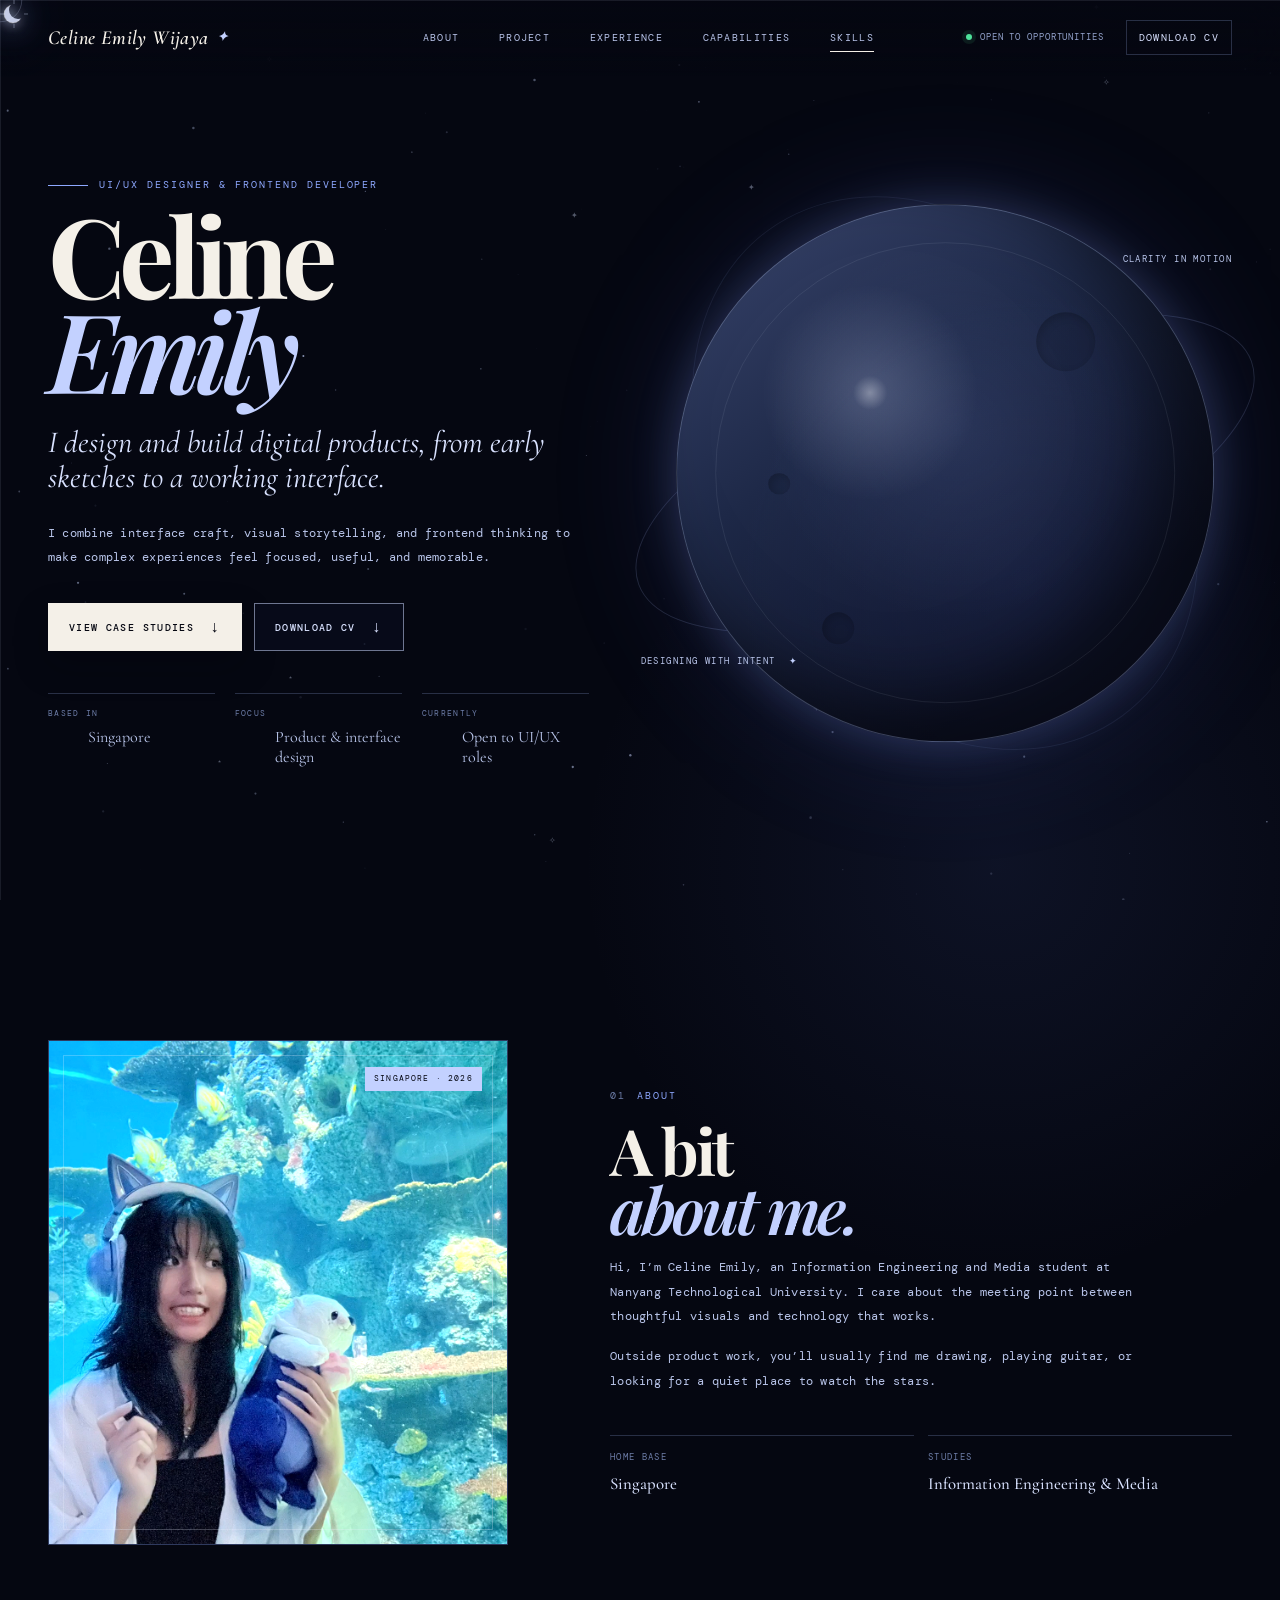
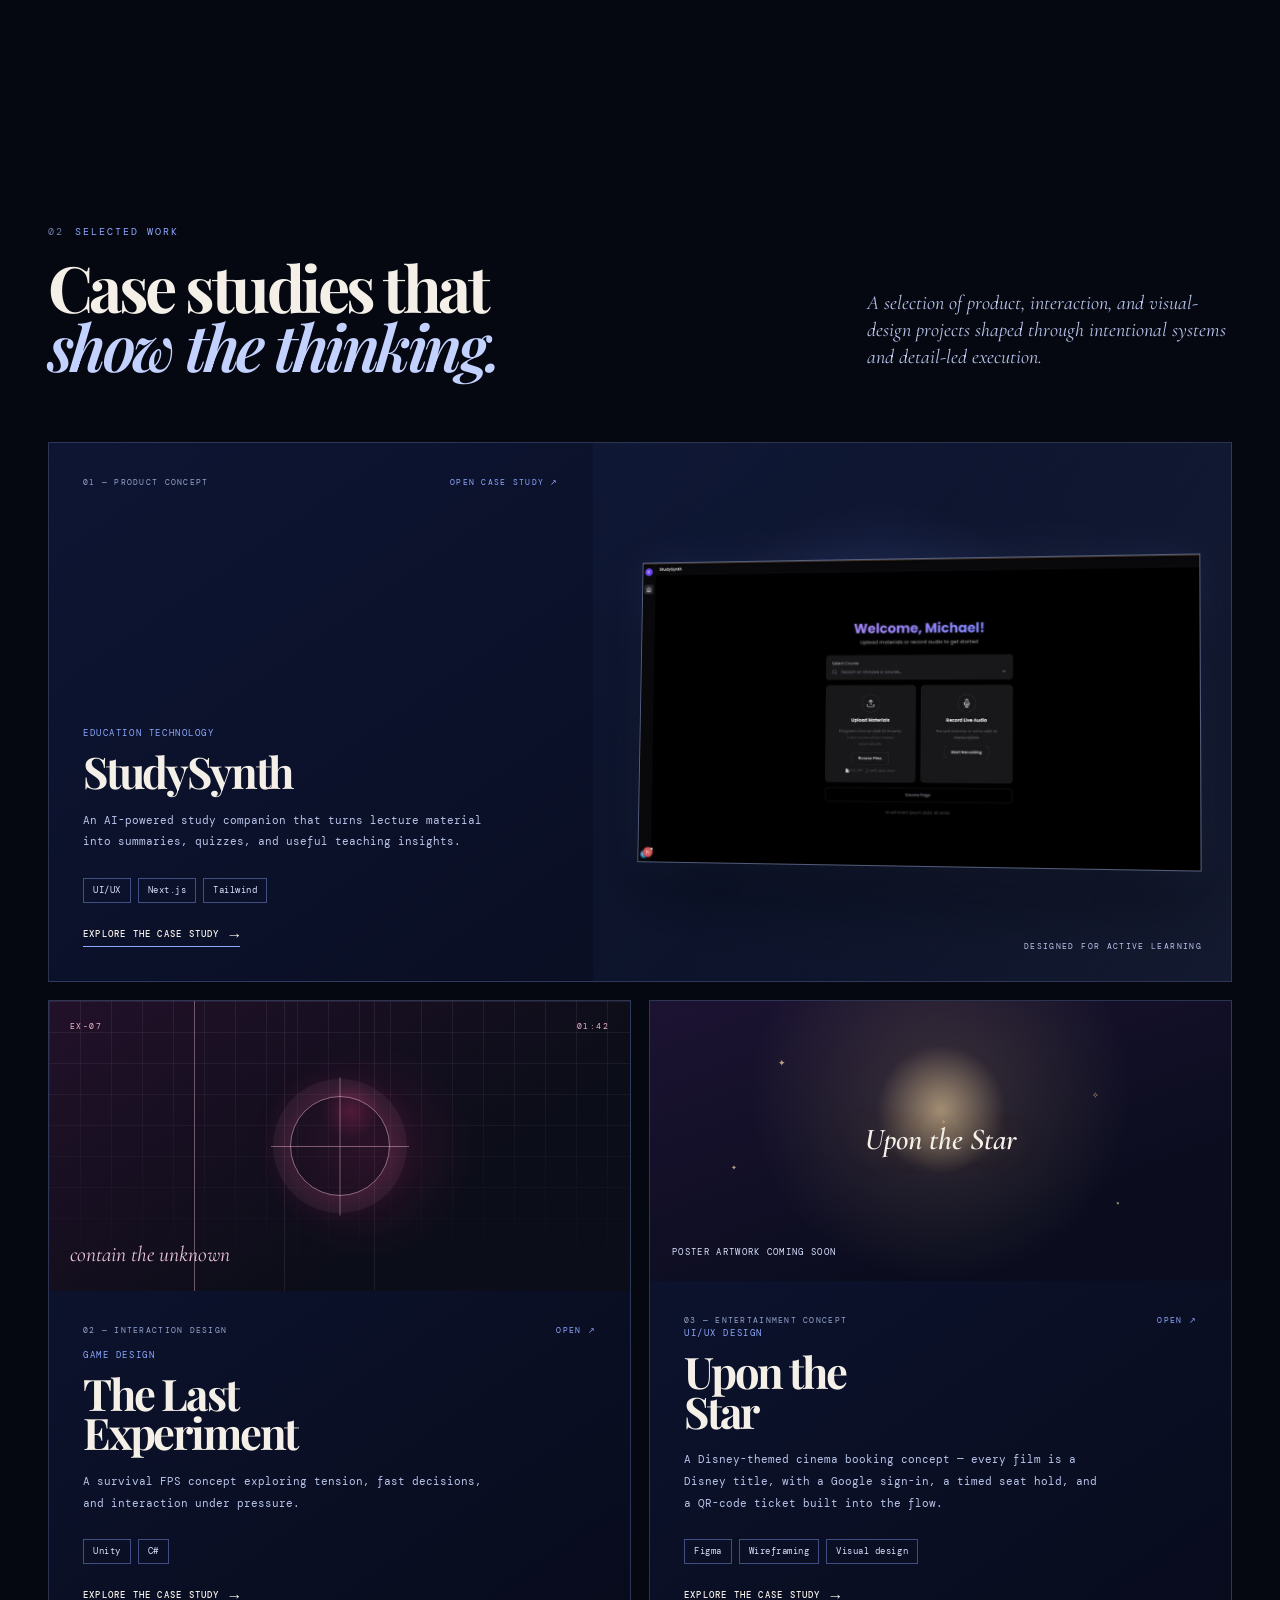
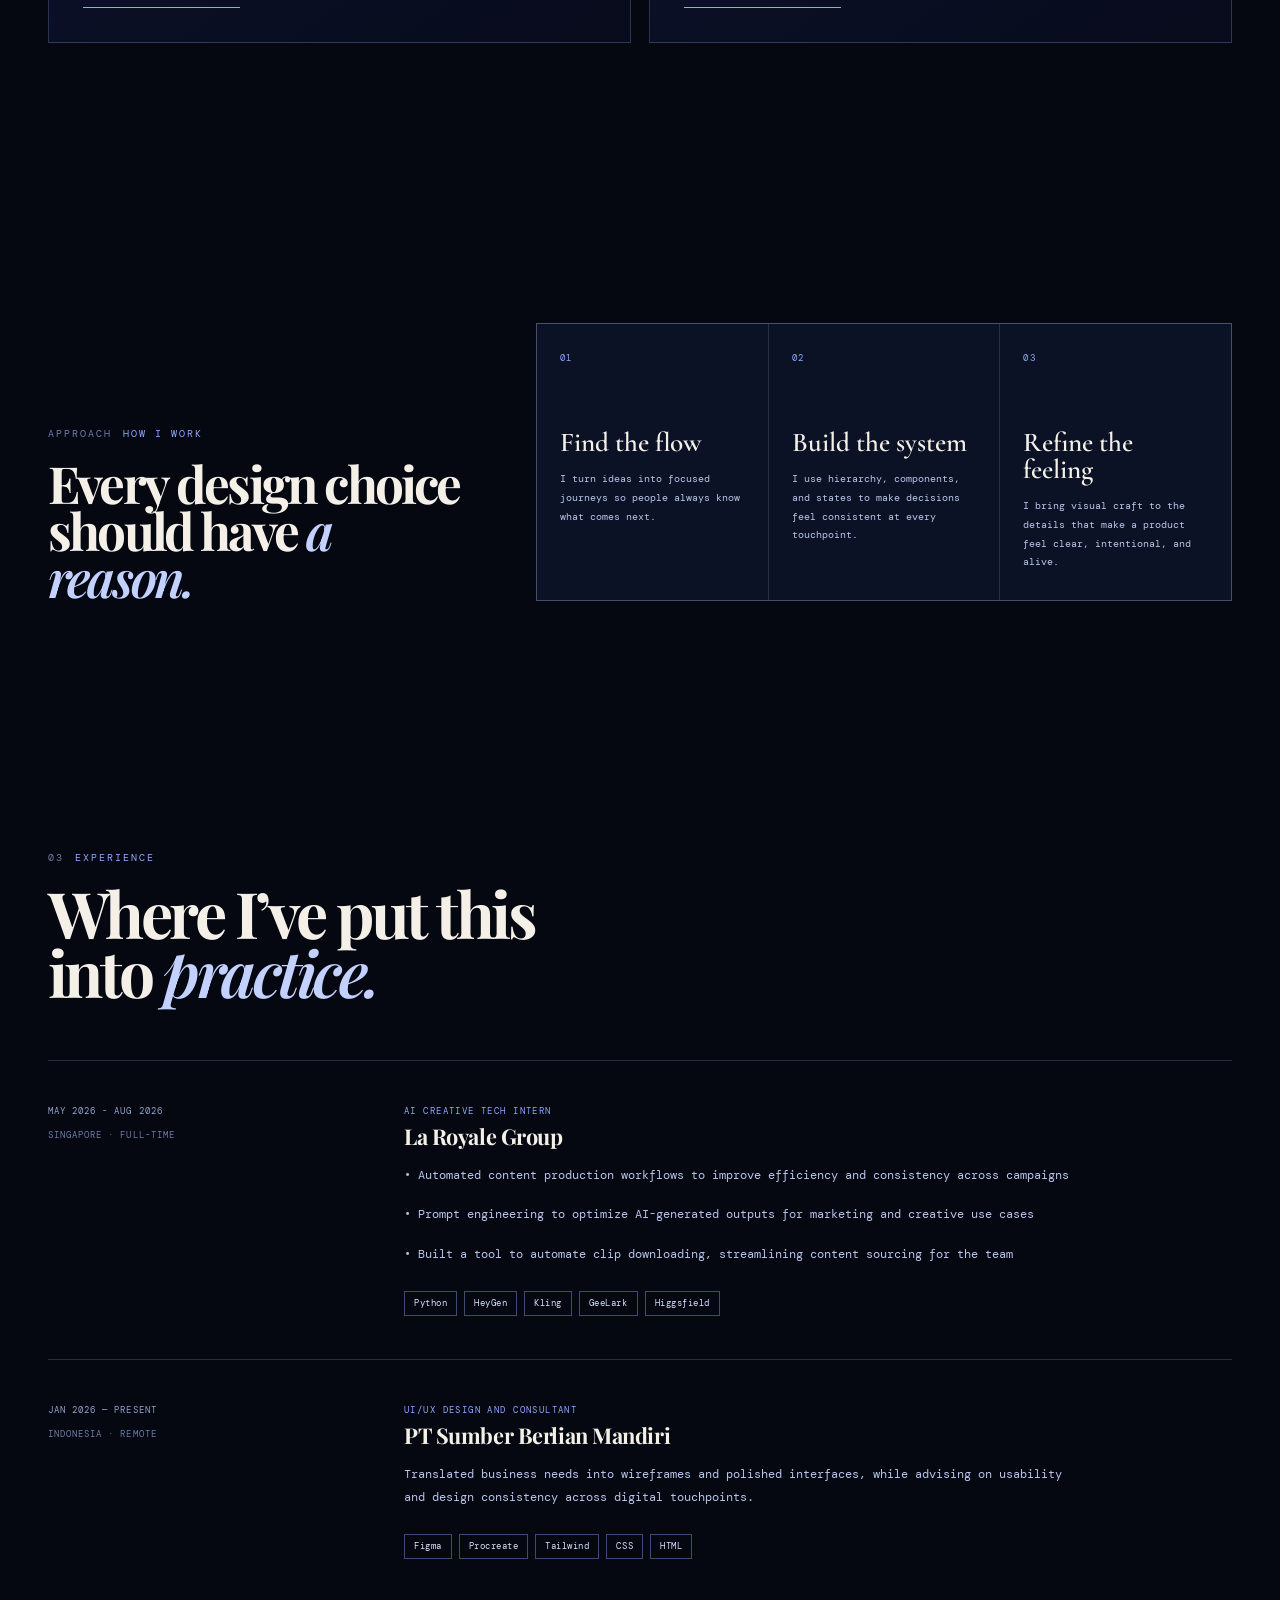
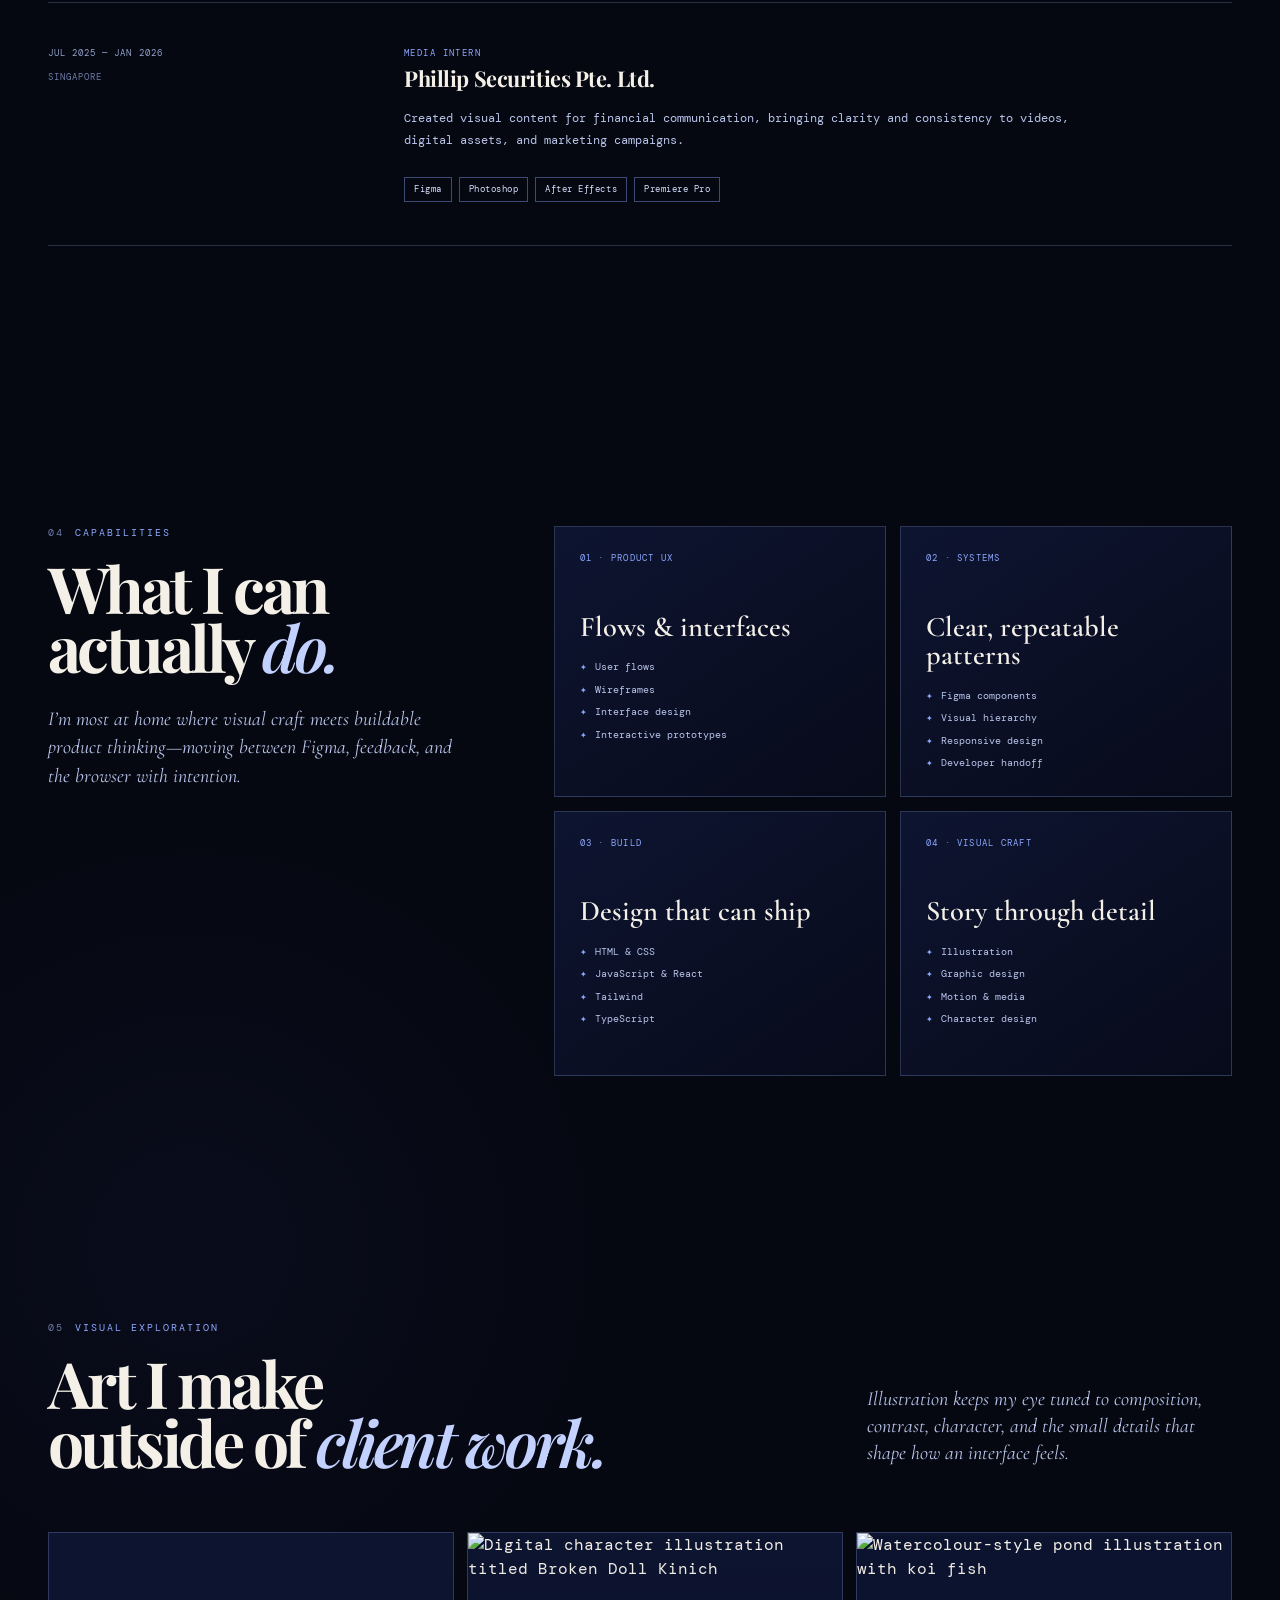
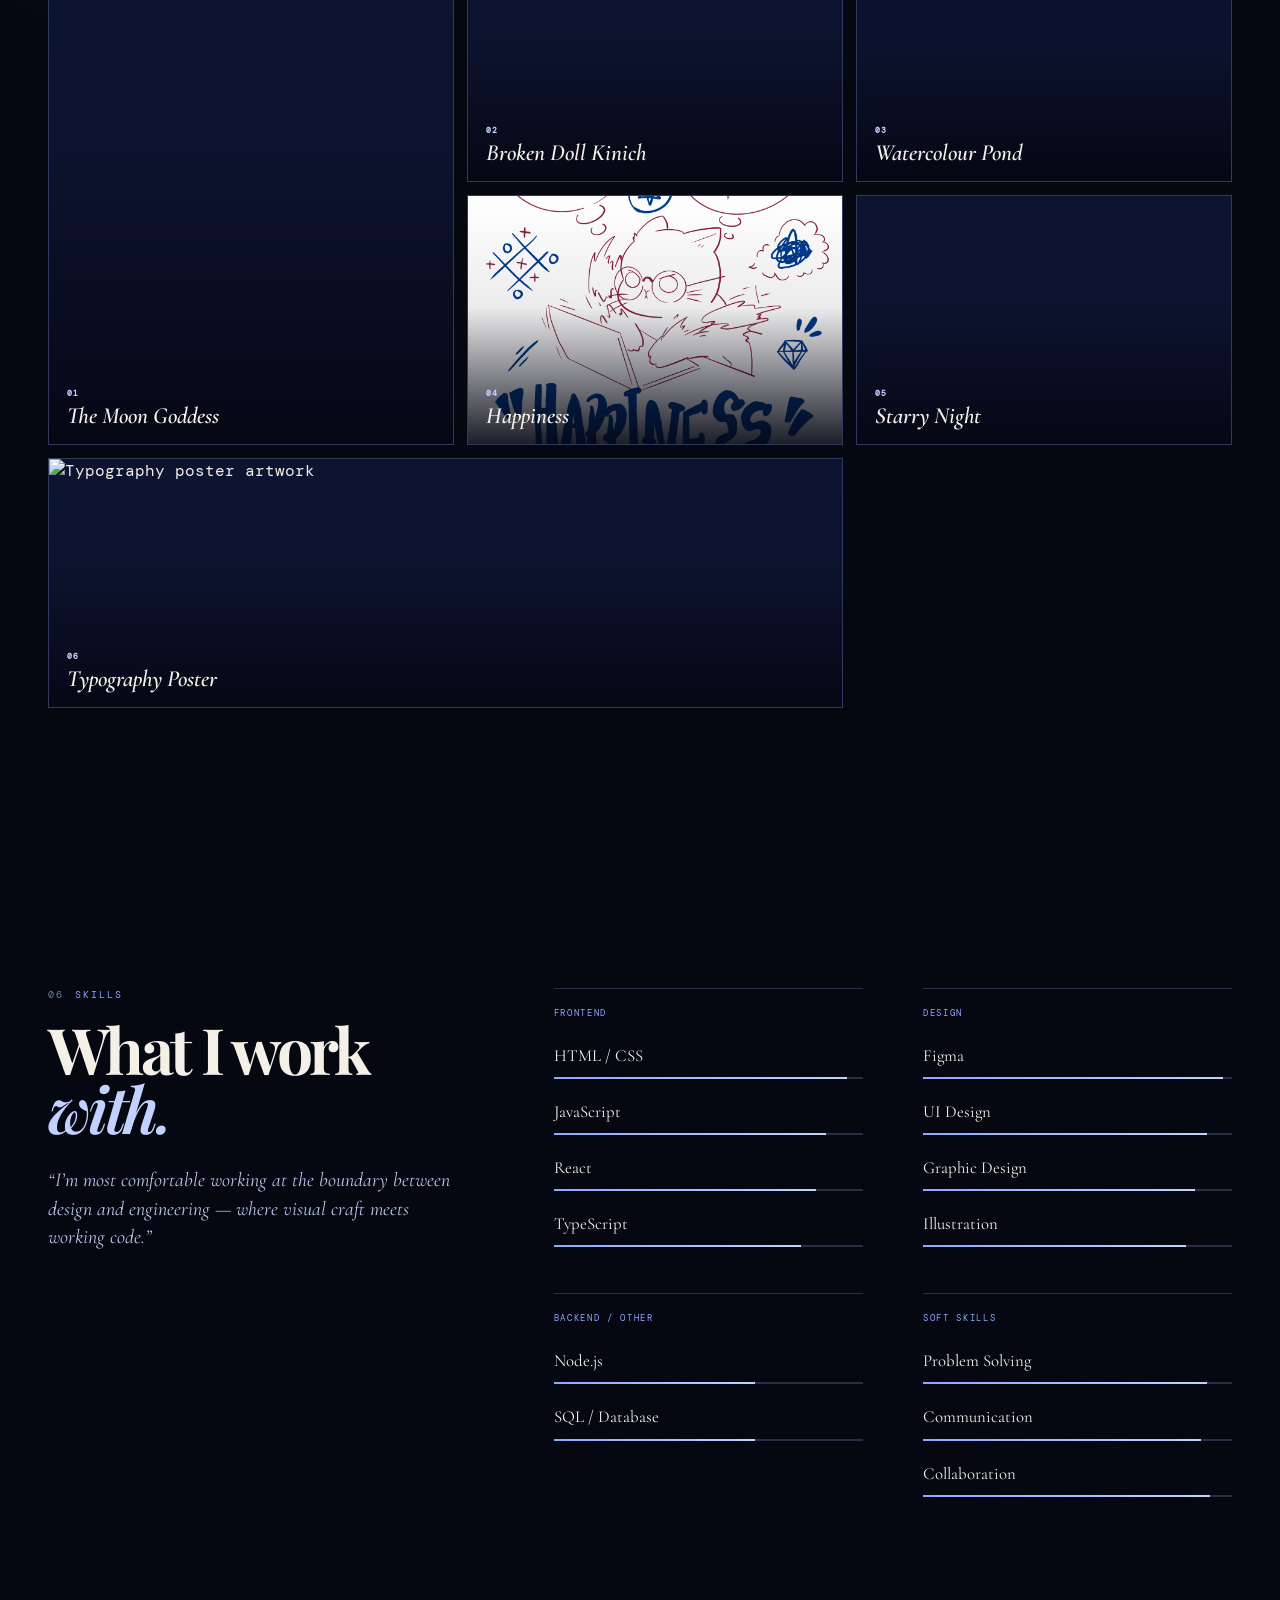
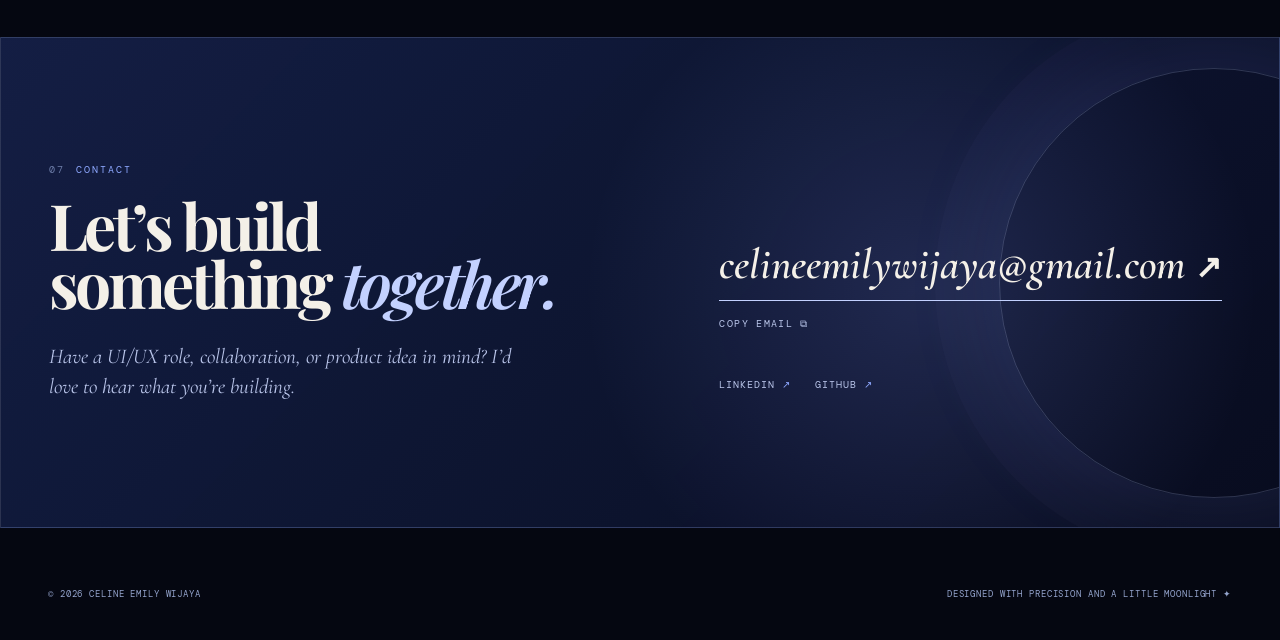
==== commit dfafaf2e: "Replace Request CV email CTA with direct CV download Add Celine-Emily-Wijaya-CV.pdf and point the na" ====
--- a/index.html
+++ b/index.html
@@ -37,7 +37,7 @@
 
       <div class="nav-desktop-actions">
         <span class="availability"><span class="availability-dot"></span>open to opportunities</span>
-        <a class="nav-cta" href="mailto:celineemilywijaya@gmail.com?subject=CV%20request%20for%20Celine%20Emily">Request CV</a>
+        <a class="nav-cta" href="Celine-Emily-Wijaya-CV.pdf" download>Download CV</a>
       </div>
 
       <button class="nav-toggle" type="button" aria-expanded="false" aria-controls="mobileMenu" aria-label="Open navigation menu">
@@ -55,7 +55,7 @@
         <a href="#art">Visual exploration <span>05</span></a>
         <a href="#toolkit">Toolkit <span>06</span></a>
         <a href="#contact">Contact <span>07</span></a>
-        <a class="mobile-menu-cta" href="mailto:celineemilywijaya@gmail.com?subject=CV%20request%20for%20Celine%20Emily">Request CV <span>↗</span></a>
+        <a class="mobile-menu-cta" href="Celine-Emily-Wijaya-CV.pdf" download>Download CV <span>↓</span></a>
       </div>
     </div>
   </header>
@@ -71,7 +71,7 @@
 
           <div class="hero-actions reveal">
             <a href="#work" class="button button-primary">View case studies <span>↓</span></a>
-            <a href="mailto:celineemilywijaya@gmail.com?subject=CV%20request%20for%20Celine%20Emily" class="button button-secondary">Request CV <span>↗</span></a>
+            <a href="Celine-Emily-Wijaya-CV.pdf" download class="button button-secondary">Download CV <span>↓</span></a>
           </div>
 
           <dl class="hero-facts reveal">
--- a/style.css
+++ b/style.css
@@ -21,7 +21,7 @@
 }
 
 * { box-sizing: border-box; }
-html { scroll-behavior: smooth; background: var(--night); }
+html { scroll-behavior: smooth; background: var(--night); overflow-x: hidden; }
 body {
   min-width: 320px;
   margin: 0;
@@ -417,7 +417,7 @@
 .about-facts span { display: block; margin-bottom: 7px; color: var(--dim); font-size: .55rem; letter-spacing: .15em; text-transform: uppercase; }
 .about-facts strong { color: var(--ice); font-family: var(--display); font-size: 1.05rem; font-weight: 500; }
 
-.contact-section { display: grid; grid-template-columns: minmax(0, 1.08fr) minmax(330px, .92fr); gap: 70px; overflow: hidden; margin-bottom: 30px; padding-top: 125px; padding-bottom: 125px; border: 1px solid var(--line); background: linear-gradient(135deg, rgba(24, 37, 83, .78), rgba(9, 13, 33, .9)); }
+.contact-section { position: relative; display: grid; grid-template-columns: minmax(0, 1.08fr) minmax(330px, .92fr); gap: 70px; overflow: hidden; margin-bottom: 30px; padding-top: 125px; padding-bottom: 125px; border: 1px solid var(--line); background: linear-gradient(135deg, rgba(24, 37, 83, .78), rgba(9, 13, 33, .9)); }
 .contact-section::before { position: absolute; inset: 0; background: radial-gradient(circle at 72% 52%, rgba(136, 157, 255, .17), transparent 21rem); content: ''; pointer-events: none; }
 .contact-copy, .contact-actions { position: relative; z-index: 1; }
 .contact-copy > p:not(.section-kicker) { max-width: 490px; margin: 29px 0 0; color: var(--soft); font-family: var(--display); font-size: 1.32rem; font-style: italic; line-height: 1.42; }
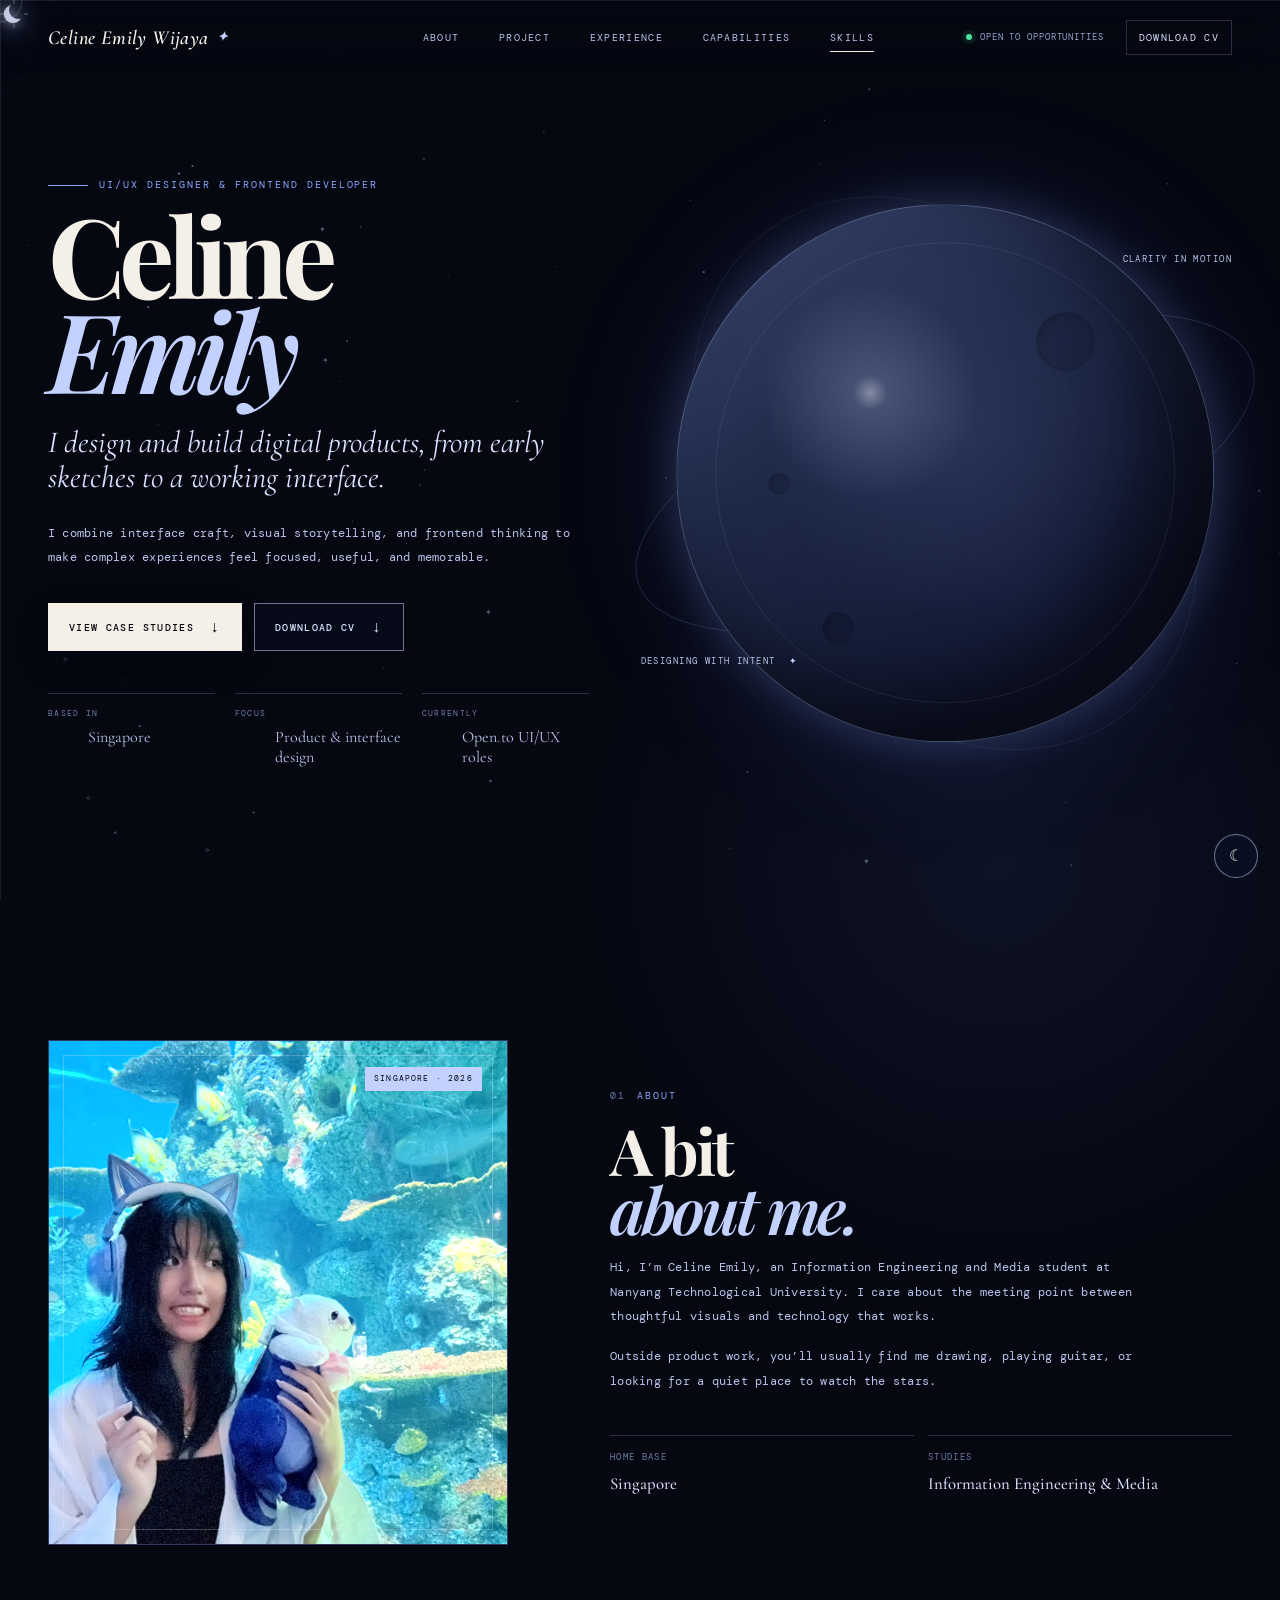
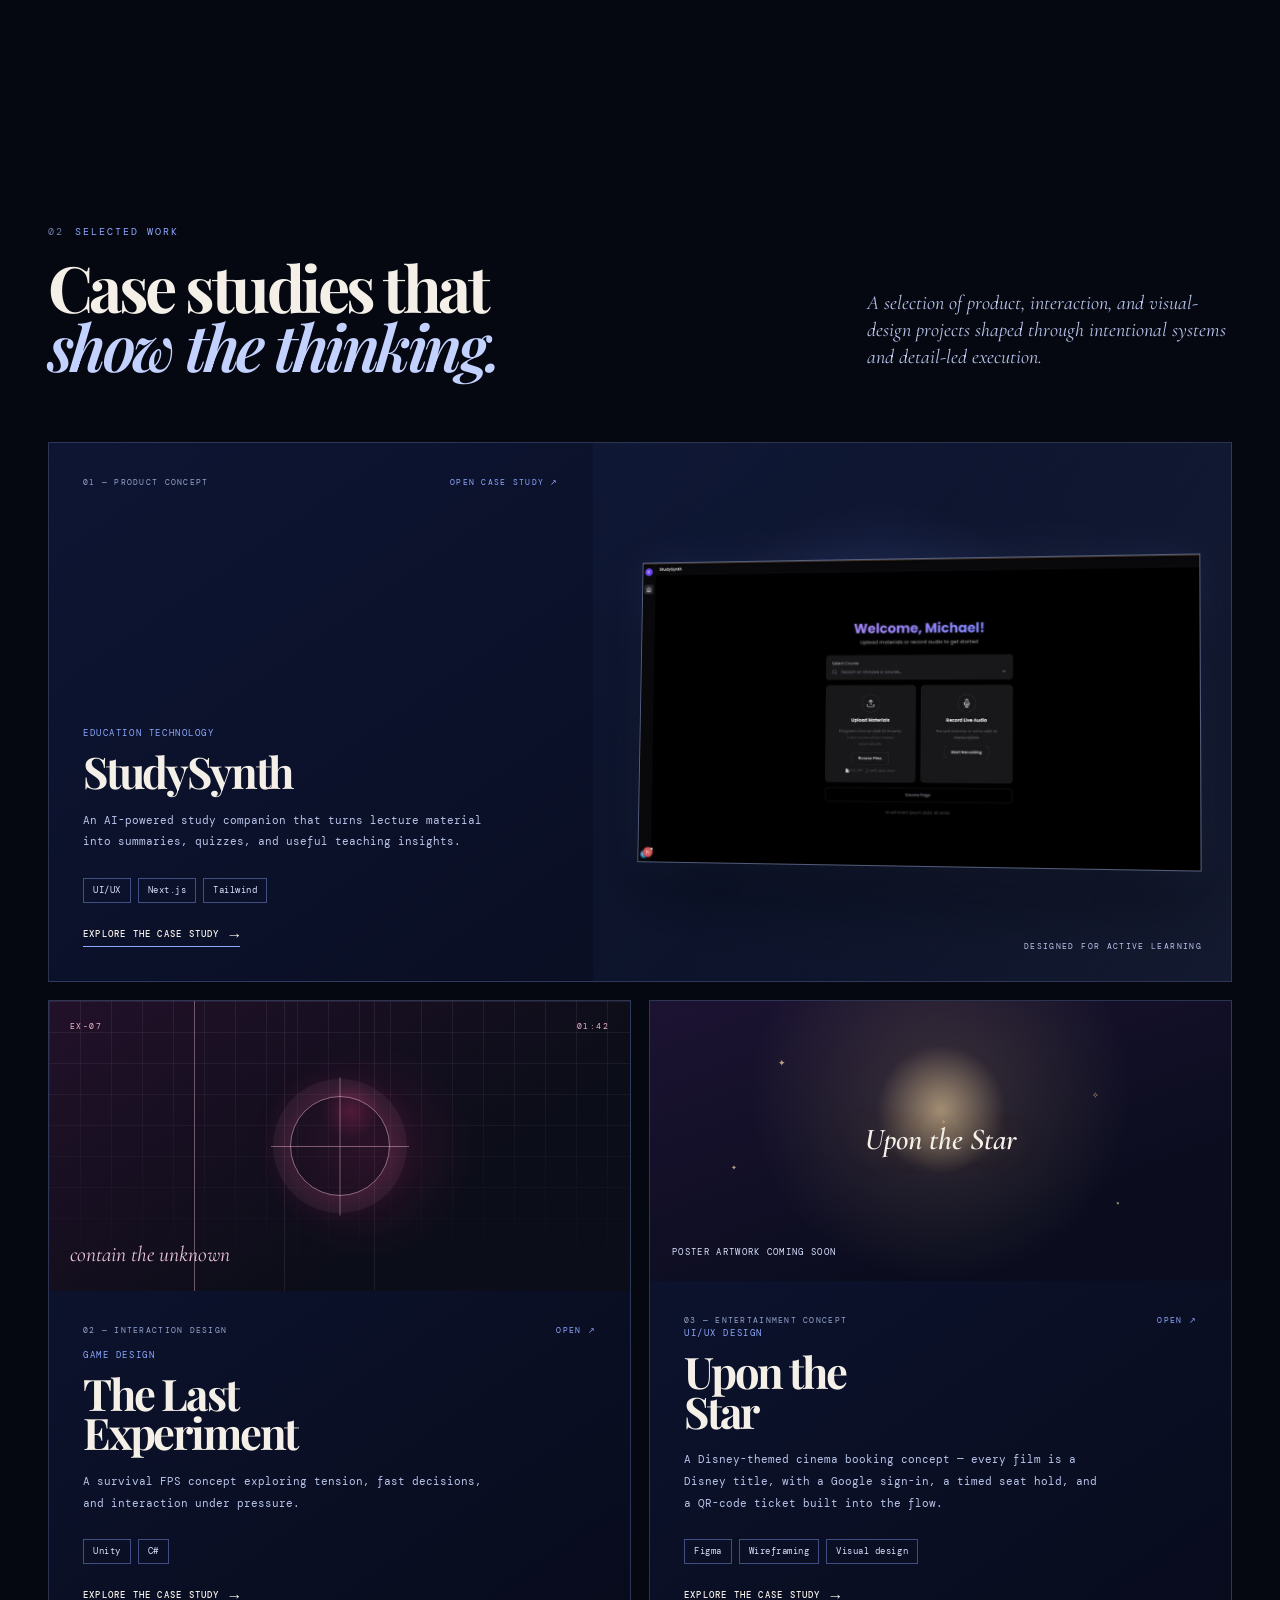
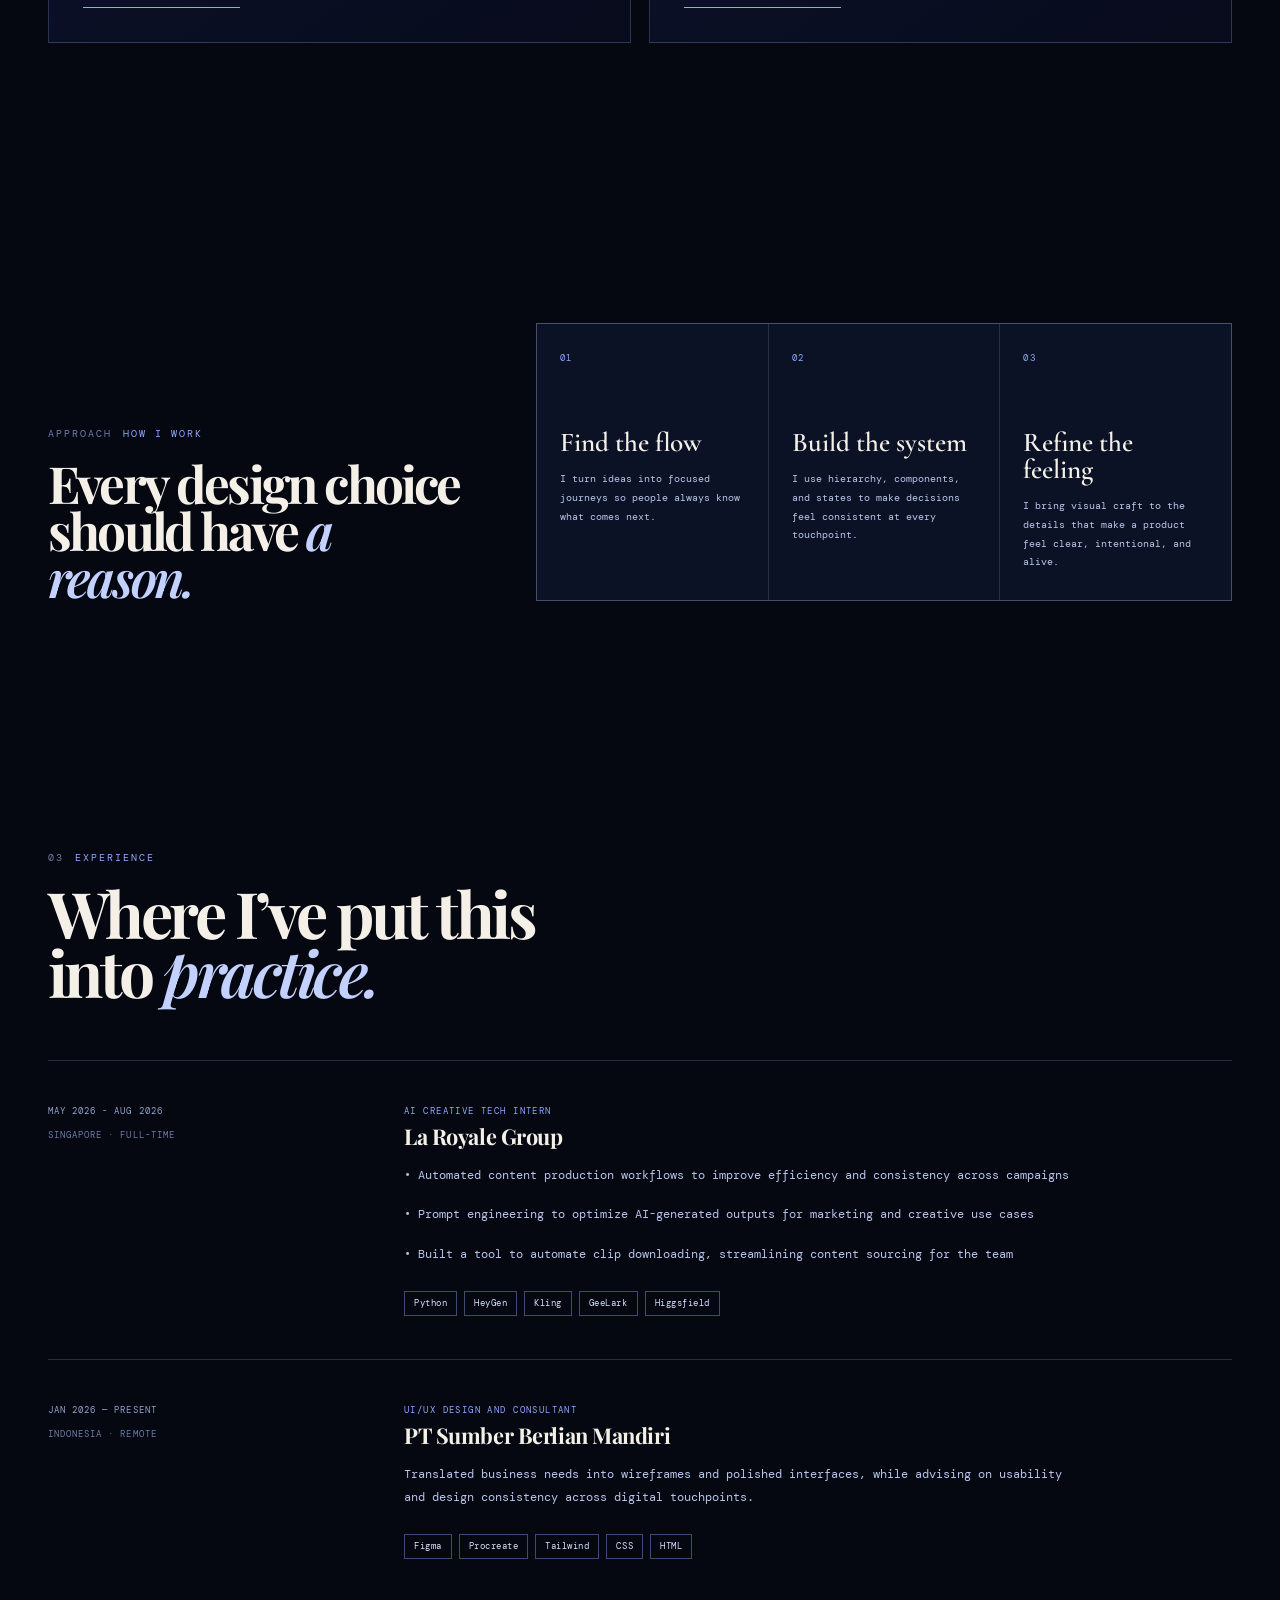
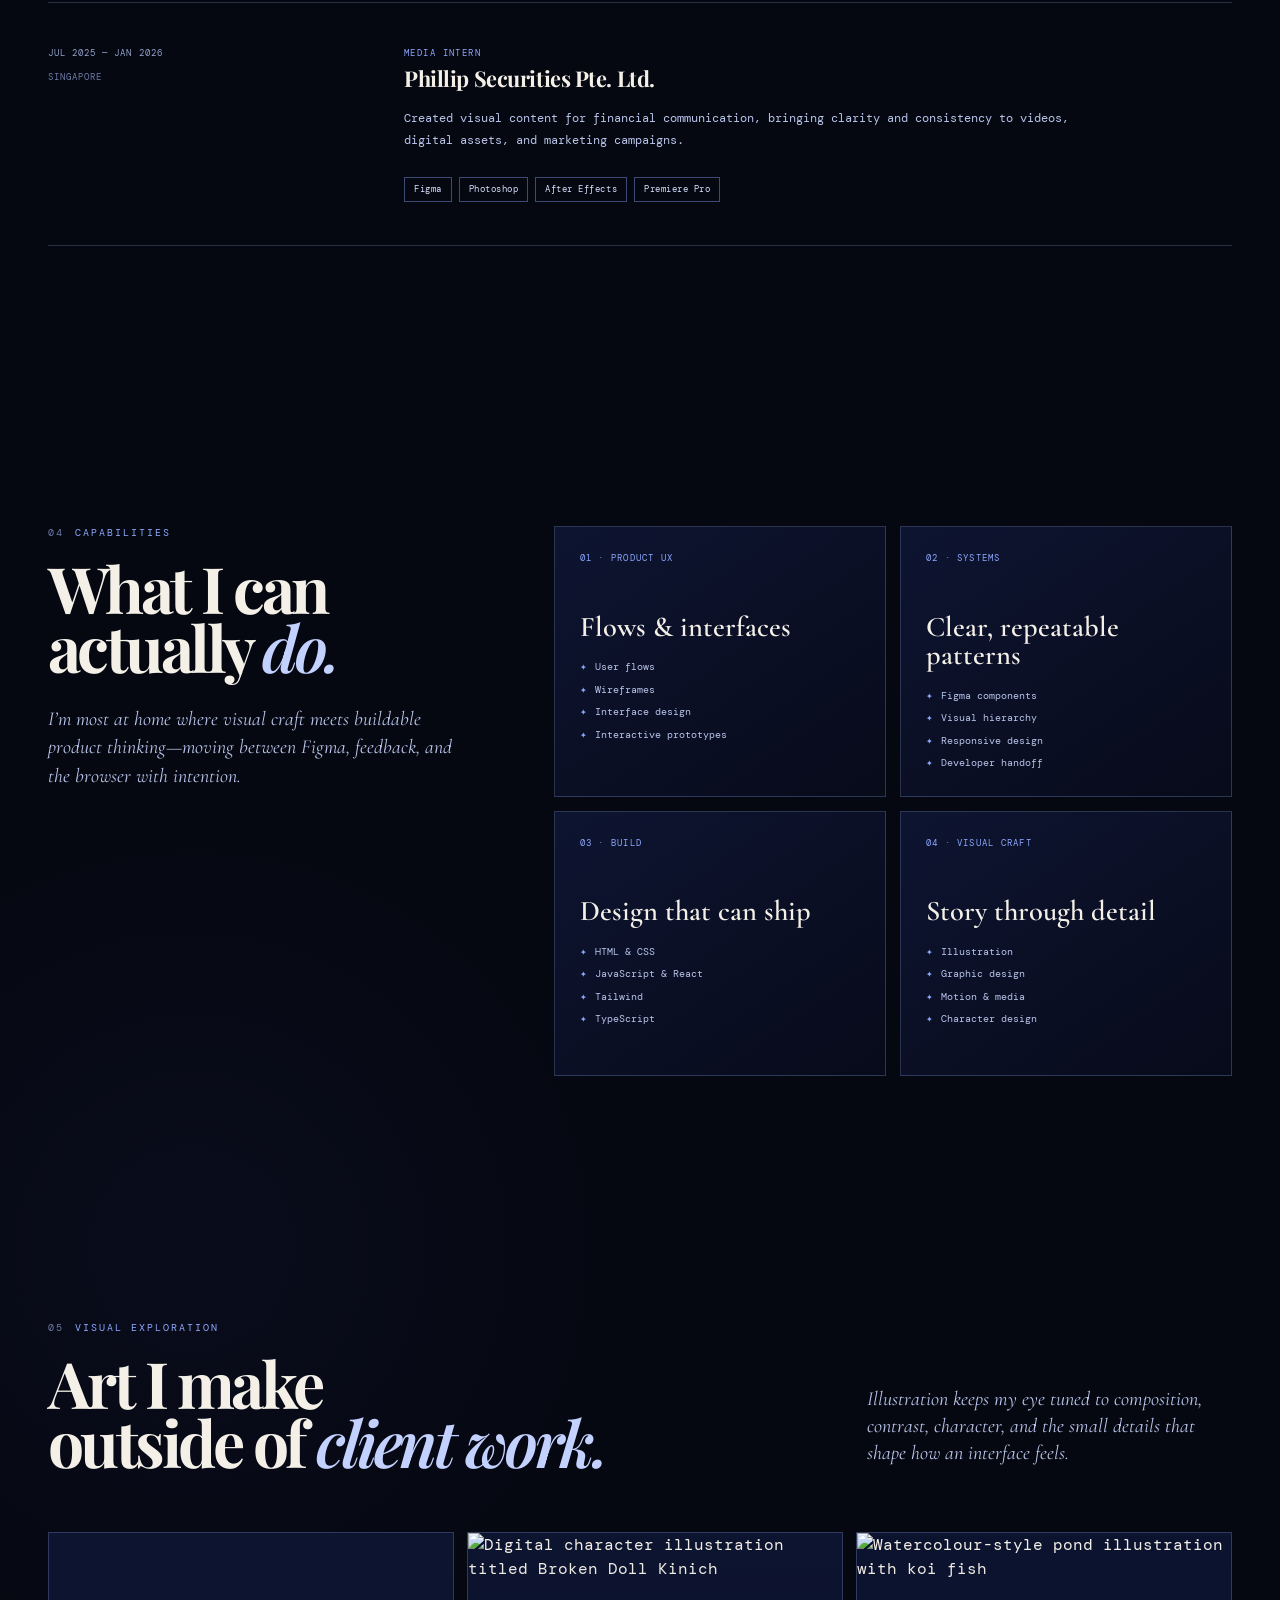
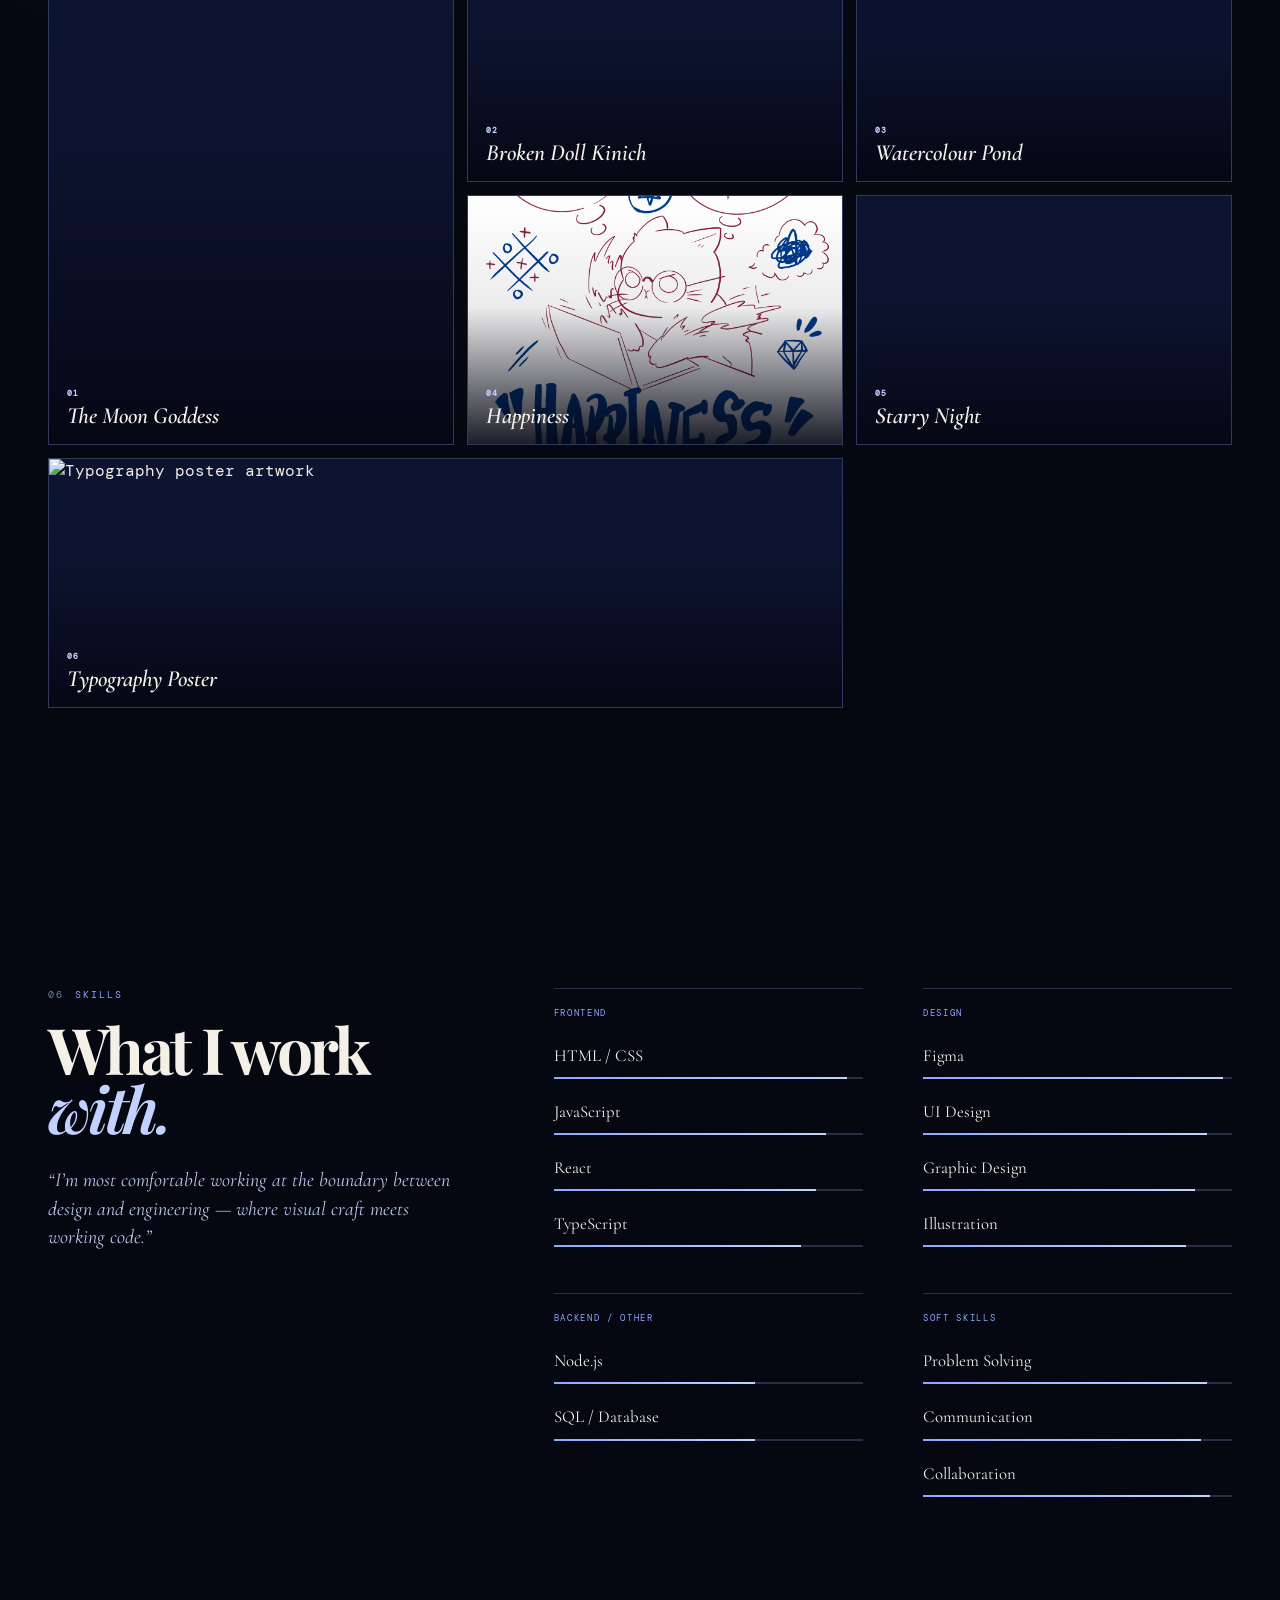
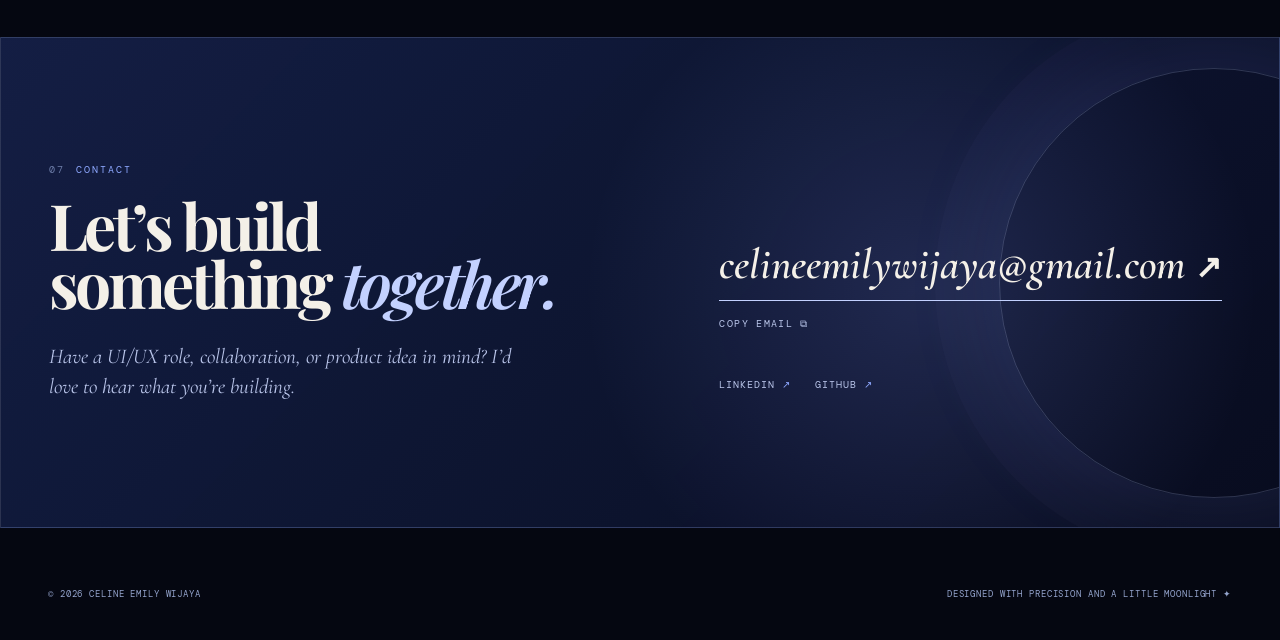
==== commit 30d0bfe2: "Add day / sunset / night theme system with scroll-driven dusk - Three themes selectable by a cycling" ====
--- a/index.html
+++ b/index.html
@@ -12,13 +12,28 @@
   <link rel="preconnect" href="https://fonts.gstatic.com" crossorigin />
   <link href="https://fonts.googleapis.com/css2?family=Cormorant+Garamond:ital,wght@0,400;0,500;0,600;1,400;1,500;1,600&family=DM+Mono:ital,wght@0,400;0,500;1,400&family=Playfair+Display:ital,wght@0,600;0,700;0,800;1,600;1,700&display=swap" rel="stylesheet" />
   <link rel="stylesheet" href="style.css" />
+  <script>
+    /* set theme before first paint to avoid a flash */
+    (function () {
+      var t;
+      try { t = localStorage.getItem('theme-pref'); } catch (e) {}
+      if (t !== 'day' && t !== 'night' && t !== 'sunset') {
+        var h = new Date().getHours();
+        t = (h >= 17 && h < 19) ? 'sunset' : (h >= 7 && h < 17) ? 'day' : 'night';
+      }
+      document.documentElement.setAttribute('data-theme', t);
+    })();
+  </script>
 </head>
 <body>
   <a class="skip-link" href="#main-content">Skip to content</a>
   <div class="cursor" id="cursor" aria-hidden="true"></div>
   <div class="cursor-ring" id="cursorRing" aria-hidden="true"></div>
+  <div class="sky" id="sky" aria-hidden="true"><span class="cloud"></span><span class="cloud"></span><span class="cloud"></span><span class="cloud"></span><span class="cloud"></span><span class="cloud"></span></div>
+  <div class="nightfall" id="nightfall" aria-hidden="true"></div>
   <canvas id="stars-canvas" aria-hidden="true"></canvas>
   <div class="star-field-overlay" id="starOverlay" aria-hidden="true"></div>
+  <button class="theme-toggle" id="themeToggle" type="button" aria-label="Switch to night theme" aria-pressed="false">☀</button>
 
   <header class="site-header" id="top">
     <nav class="site-nav" aria-label="Primary navigation">
--- a/style.css
+++ b/style.css
@@ -18,6 +18,7 @@
   --display: 'Cormorant Garamond', Georgia, serif;
   --mono: 'DM Mono', Consolas, monospace;
   --ease: cubic-bezier(.22, .75, .25, 1);
+  --dusk: 0;
 }
 
 * { box-sizing: border-box; }
@@ -33,6 +34,7 @@
   color: var(--ink);
   font-family: var(--mono);
   line-height: 1.5;
+  transition: background-color .5s ease, color .5s ease;
 }
 body.menu-open { overflow: hidden; }
 button, a { -webkit-tap-highlight-color: transparent; }
@@ -64,6 +66,7 @@
   height: 100%;
   z-index: 0;
   pointer-events: none;
+  transition: opacity .6s ease;
 }
 
 .star-field-overlay {
@@ -71,6 +74,7 @@
   inset: 0;
   pointer-events: none;
   z-index: 0;
+  transition: opacity .6s ease;
 }
 
 .floating-star {
@@ -84,6 +88,58 @@
 @keyframes twinkle {
   0%, 100% { opacity: .2; transform: scale(1); }
   50% { opacity: .8; transform: scale(1.3); }
+}
+
+/* ─── Sky layers: clouds (day), nightfall veil (sunset scroll) ─ */
+.sky {
+  position: fixed;
+  z-index: 0;
+  inset: 0;
+  overflow: hidden;
+  pointer-events: none;
+  opacity: 0;
+  transition: opacity .6s ease;
+}
+.nightfall {
+  position: fixed;
+  z-index: 0;
+  inset: 0;
+  pointer-events: none;
+  opacity: 0;
+  background:
+    radial-gradient(circle at 78% 10%, rgba(73, 96, 177, .13), transparent 26rem),
+    radial-gradient(circle at 15% 70%, rgba(66, 74, 153, .08), transparent 28rem),
+    #050711;
+  transition: opacity .5s ease;
+}
+.cloud {
+  position: absolute;
+  width: 200px;
+  height: 52px;
+  background: linear-gradient(180deg, #ffffff, #e9f1f8);
+  border-radius: 100px;
+  opacity: .9;
+  box-shadow: 0 0 40px rgba(255, 255, 255, .25);
+  will-change: transform;
+  animation: cloud-drift linear infinite;
+}
+.cloud::before, .cloud::after {
+  position: absolute;
+  background: #f4f8fc;
+  border-radius: 50%;
+  content: '';
+}
+.cloud::before { top: -46%; left: 16%; width: 46%; height: 168%; }
+.cloud::after { top: -30%; right: 18%; width: 34%; height: 132%; }
+.cloud:nth-child(1) { top: 12%; width: 190px; height: 50px; opacity: .9; animation-duration: 66s; animation-delay: -6s; }
+.cloud:nth-child(2) { top: 24%; width: 120px; height: 34px; opacity: .68; animation-duration: 96s; animation-delay: -44s; }
+.cloud:nth-child(3) { top: 40%; width: 260px; height: 66px; opacity: .82; animation-duration: 78s; animation-delay: -18s; }
+.cloud:nth-child(4) { top: 58%; width: 150px; height: 40px; opacity: .6; animation-duration: 112s; animation-delay: -70s; }
+.cloud:nth-child(5) { top: 74%; width: 210px; height: 54px; opacity: .75; animation-duration: 88s; animation-delay: -52s; }
+.cloud:nth-child(6) { top: 6%; width: 100px; height: 30px; opacity: .5; animation-duration: 130s; animation-delay: -100s; }
+@keyframes cloud-drift {
+  from { transform: translateX(-42vw); }
+  to { transform: translateX(142vw); }
 }
 
 body.has-custom-cursor, body.has-custom-cursor * { cursor: none !important; }
@@ -580,10 +636,241 @@
 @media (prefers-reduced-motion: reduce) {
   *, *::before, *::after { scroll-behavior: auto !important; animation-duration: .01ms !important; animation-iteration-count: 1 !important; transition-duration: .01ms !important; }
   .cursor, .cursor-ring, .cursor-cross-h, .cursor-cross-v { display: none; }
+  /* keep clouds parked in place instead of snapping off-screen */
+  .sky .cloud { animation: none !important; transform: none !important; }
+  .cloud:nth-child(1) { left: 8vw; }
+  .cloud:nth-child(2) { left: 66vw; }
+  .cloud:nth-child(3) { left: 30vw; }
+  .cloud:nth-child(4) { left: 78vw; }
+  .cloud:nth-child(5) { left: 48vw; }
+  .cloud:nth-child(6) { left: 88vw; }
 }
 
 @media print {
-  #stars-canvas, .star-field-overlay, .site-header, .scroll-cue, .cursor, .cursor-ring, .cursor-cross-h, .cursor-cross-v, .art-dialog, .toast { display: none !important; }
+  #stars-canvas, .star-field-overlay, .sky, .site-header, .scroll-cue, .cursor, .cursor-ring, .cursor-cross-h, .cursor-cross-v, .art-dialog, .toast { display: none !important; }
   body { background: #fff; color: #111; }
   .hero, .section { min-height: auto; padding: 32px; break-inside: avoid; }
 }
+
+/* ─── Theme toggle button ────────────────────────────────────── */
+.theme-toggle {
+  position: fixed;
+  z-index: 40;
+  right: 22px;
+  bottom: 22px;
+  display: grid;
+  place-items: center;
+  width: 44px;
+  height: 44px;
+  padding: 0;
+  border: 1px solid var(--line-bright);
+  border-radius: 50%;
+  background: rgba(11, 17, 40, .55);
+  -webkit-backdrop-filter: blur(12px);
+  backdrop-filter: blur(12px);
+  color: var(--ink);
+  cursor: pointer;
+  font-size: 1rem;
+  line-height: 1;
+  transition: transform .3s var(--ease), border-color .25s ease, background .25s ease;
+}
+.theme-toggle:hover { transform: rotate(22deg); border-color: var(--ink); }
+.theme-toggle:focus-visible { outline: 2px solid var(--accent-bright); outline-offset: 4px; }
+
+/* ─── Day theme (clear blue sky) ─────────────────────────────── */
+:root[data-theme="day"] {
+  --night: #d3e7f7;
+  --deep: #e4eef9;
+  --panel: #e0ebf7;
+  --panel-soft: #d7e6f4;
+  --panel-bright: #cadff1;
+  --line: rgba(40, 70, 110, .20);
+  --line-bright: rgba(28, 52, 88, .42);
+  --ink: #16263b;
+  --ice: #2c4157;
+  --soft: #3d5064;
+  --muted: #556880;
+  --dim: #71869c;
+  --accent: #2e6dae;
+  --accent-bright: #b86c14;
+  --green: #1f8f57;
+}
+
+:root[data-theme="day"] body {
+  background: linear-gradient(180deg, #b7d9f2 0%, #d0e5f6 46%, #e2eef8 100%) fixed;
+  transition: background-color .5s ease, color .5s ease;
+}
+
+:root[data-theme="day"] #stars-canvas,
+:root[data-theme="day"] .star-field-overlay,
+:root[data-theme="day"] .nightfall { opacity: 0; }
+:root[data-theme="day"] .sky { opacity: 1; }
+
+:root[data-theme="day"] .cursor {
+  filter:
+    drop-shadow(0 0 6px rgba(255, 210, 130, .9))
+    drop-shadow(0 0 14px rgba(255, 180, 90, .55))
+    drop-shadow(0 0 28px rgba(255, 160, 70, .35));
+}
+:root[data-theme="day"] .cursor-ring { border-color: rgba(40, 80, 130, .4); }
+:root[data-theme="day"] .cursor-cross-h,
+:root[data-theme="day"] .cursor-cross-v { background: rgba(30, 60, 100, .12); }
+
+:root[data-theme="day"] .site-nav {
+  background: linear-gradient(to bottom, rgba(214, 233, 248, .9), rgba(214, 233, 248, .4));
+}
+:root[data-theme="day"] .site-header.is-scrolled .site-nav { background: rgba(214, 233, 248, .85); }
+:root[data-theme="day"] .mobile-menu { background: rgba(210, 230, 246, .98); }
+:root[data-theme="day"] .mobile-menu a { border-bottom-color: rgba(40, 70, 110, .16); }
+
+:root[data-theme="day"] .button-secondary { background: rgba(255, 255, 255, .4); }
+:root[data-theme="day"] .portrait-note { background: var(--ink); color: var(--night); }
+
+/* moon -> golden sun */
+:root[data-theme="day"] .moon-decoration {
+  border-color: rgba(255, 214, 150, .6);
+  background:
+    radial-gradient(circle at 42% 40%, rgba(255, 255, 255, .98), transparent 14%),
+    radial-gradient(circle at 46% 44%, rgba(255, 246, 220, .9), transparent 36%),
+    radial-gradient(circle at 50% 50%, rgba(255, 216, 140, .95), transparent 64%),
+    radial-gradient(circle at 50% 50%, rgba(255, 190, 95, .6), transparent 80%),
+    linear-gradient(145deg, #ffe6ac 0%, #ffd083 45%, #f8b657 100%);
+  box-shadow:
+    0 0 70px rgba(255, 220, 150, .65),
+    0 0 170px rgba(255, 198, 110, .5),
+    0 0 320px rgba(255, 178, 80, .28);
+}
+:root[data-theme="day"] .moon-decoration::after { border-color: rgba(255, 236, 195, .4); }
+:root[data-theme="day"] .moon-crater { opacity: 0; }
+:root[data-theme="day"] .orbit { border-color: rgba(255, 255, 255, .38); }
+
+:root[data-theme="day"] .project-card {
+  background: linear-gradient(145deg, rgba(255, 255, 255, .72), rgba(226, 238, 250, .66));
+}
+:root[data-theme="day"] .project-visual-studysynth {
+  background:
+    radial-gradient(circle at 45% 45%, rgba(255, 214, 140, .26), transparent 42%),
+    linear-gradient(135deg, #dcebf8, #cadff1);
+}
+:root[data-theme="day"] .visual-frame { border-color: rgba(40, 70, 110, .28); }
+
+:root[data-theme="day"] .principle-card { background: rgba(255, 255, 255, .66); }
+:root[data-theme="day"] .experience-item:hover { background: rgba(46, 109, 174, .06); }
+:root[data-theme="day"] .capability-card {
+  background: linear-gradient(145deg, rgba(255, 255, 255, .62), rgba(224, 236, 248, .6));
+}
+:root[data-theme="day"] .capability-card:hover {
+  background: linear-gradient(145deg, rgba(255, 255, 255, .78), rgba(214, 230, 246, .74));
+}
+
+:root[data-theme="day"] .art-card::after {
+  background: linear-gradient(to top, rgba(230, 240, 250, .92), rgba(230, 240, 250, .1) 55%, transparent);
+}
+:root[data-theme="day"] .about-portrait::before { border-color: rgba(30, 55, 90, .25); }
+
+:root[data-theme="day"] .contact-section {
+  background: linear-gradient(135deg, rgba(255, 255, 255, .6), rgba(220, 234, 248, .74));
+}
+:root[data-theme="day"] .contact-section::before {
+  background: radial-gradient(circle at 72% 52%, rgba(255, 214, 150, .2), transparent 21rem);
+}
+:root[data-theme="day"] .contact-orbit { border-color: rgba(40, 80, 130, .22); }
+
+:root[data-theme="day"] .art-dialog { background: #e4eef9; }
+:root[data-theme="day"] .art-dialog::backdrop { background: rgba(20, 40, 65, .55); }
+:root[data-theme="day"] .art-dialog img { background: #d7e6f4; }
+:root[data-theme="day"] .dialog-close {
+  border-color: rgba(40, 70, 110, .4);
+  background: rgba(230, 240, 250, .8);
+}
+
+:root[data-theme="day"] .theme-toggle { background: rgba(255, 255, 255, .72); }
+
+/* ─── Sunset theme (evening — auto-only, darkens to night on scroll) ─ */
+:root[data-theme="sunset"] {
+  --ink: #fdf3ea;
+  --ice: #ffe9d6;
+  --soft: #f2d9c6;
+  --muted: #d8b6a8;
+  --dim: #bd9a92;
+  --accent: #ff9e6b;
+  --accent-bright: #ffd0a2;
+  --line: rgba(255, 205, 175, .20);
+  --line-bright: rgba(255, 222, 198, .48);
+  --panel: #241733;
+  --panel-soft: #2c1c3d;
+  --panel-bright: #3a2550;
+}
+
+:root[data-theme="sunset"] body {
+  background: linear-gradient(180deg,
+    #4a3568 0%,
+    #6d3b60 18%,
+    #8f4557 34%,
+    #9e5344 50%,
+    #7a4048 66%,
+    #472c44 80%,
+    #221a30 91%,
+    #0c0c18 100%) fixed;
+}
+
+/* nightfall veil + star field driven by scroll progress (--dusk: 0 → 1) */
+:root[data-theme="sunset"] .nightfall { opacity: var(--dusk); }
+:root[data-theme="sunset"] .sky { opacity: calc(1 - var(--dusk)); }
+:root[data-theme="sunset"] #stars-canvas,
+:root[data-theme="sunset"] .star-field-overlay { opacity: var(--dusk); }
+
+:root[data-theme="sunset"] .cloud {
+  background: linear-gradient(180deg, #ffe7d4, #ffc39c);
+  box-shadow: 0 0 46px rgba(255, 150, 110, .35);
+}
+:root[data-theme="sunset"] .cloud::before,
+:root[data-theme="sunset"] .cloud::after { background: #ffd9c0; }
+
+:root[data-theme="sunset"] .cursor {
+  filter:
+    drop-shadow(0 0 6px rgba(255, 190, 120, .9))
+    drop-shadow(0 0 14px rgba(255, 140, 90, .55))
+    drop-shadow(0 0 28px rgba(240, 100, 90, .4));
+}
+:root[data-theme="sunset"] .cursor-ring { border-color: rgba(255, 190, 160, .35); }
+
+:root[data-theme="sunset"] .site-nav {
+  background: linear-gradient(to bottom, rgba(30, 18, 34, .9), rgba(30, 18, 34, .4));
+}
+:root[data-theme="sunset"] .site-header.is-scrolled .site-nav { background: rgba(20, 14, 26, .84); }
+:root[data-theme="sunset"] .mobile-menu { background: rgba(24, 16, 30, .98); }
+
+/* moon -> sunset sun */
+:root[data-theme="sunset"] .moon-decoration {
+  border-color: rgba(255, 200, 140, .55);
+  background:
+    radial-gradient(circle at 50% 50%, rgba(255, 250, 238, .98), transparent 12%),
+    radial-gradient(circle at 50% 50%, rgba(255, 214, 150, .95), transparent 38%),
+    radial-gradient(circle at 50% 50%, rgba(255, 150, 90, .9), transparent 66%),
+    radial-gradient(circle at 50% 50%, rgba(240, 110, 80, .55), transparent 82%),
+    linear-gradient(160deg, #ffdca0 0%, #ff9e5c 50%, #f56b4b 100%);
+  box-shadow:
+    0 0 90px rgba(255, 170, 110, .7),
+    0 0 220px rgba(255, 130, 90, .5),
+    0 0 400px rgba(230, 90, 120, .3);
+}
+:root[data-theme="sunset"] .moon-decoration::after { border-color: rgba(255, 224, 190, .4); }
+:root[data-theme="sunset"] .moon-crater { opacity: 0; }
+:root[data-theme="sunset"] .orbit { border-color: rgba(255, 215, 195, .32); }
+
+:root[data-theme="sunset"] .project-card {
+  background: linear-gradient(145deg, rgba(48, 30, 58, .92), rgba(20, 14, 28, .92));
+}
+:root[data-theme="sunset"] .principle-card { background: rgba(40, 26, 52, .82); }
+:root[data-theme="sunset"] .experience-item:hover { background: rgba(255, 158, 107, .05); }
+:root[data-theme="sunset"] .capability-card {
+  background: linear-gradient(145deg, rgba(48, 32, 60, .8), rgba(20, 14, 28, .82));
+}
+:root[data-theme="sunset"] .capability-card:hover {
+  background: linear-gradient(145deg, rgba(64, 42, 78, .88), rgba(22, 15, 30, .9));
+}
+:root[data-theme="sunset"] .contact-section {
+  background: linear-gradient(135deg, rgba(74, 44, 74, .7), rgba(16, 14, 30, .88));
+}
+:root[data-theme="sunset"] .theme-toggle { background: rgba(40, 24, 44, .6); }
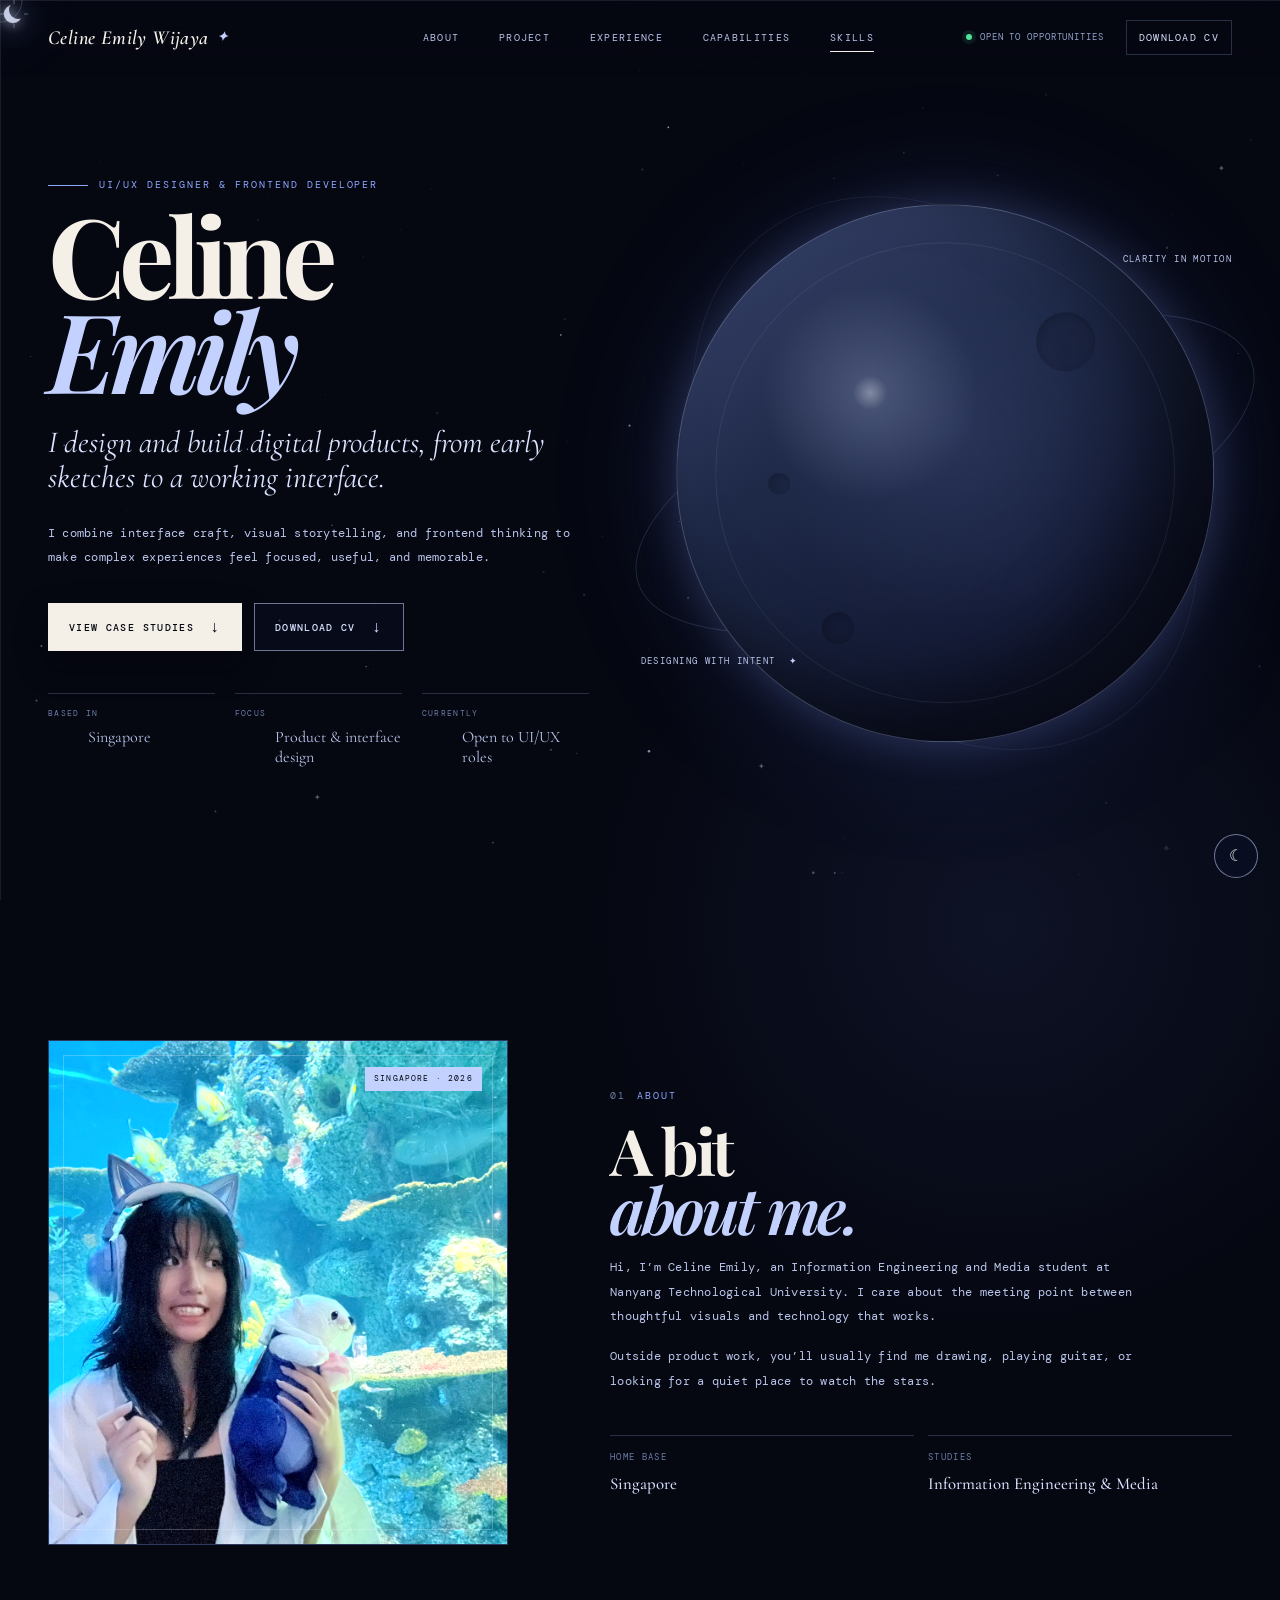
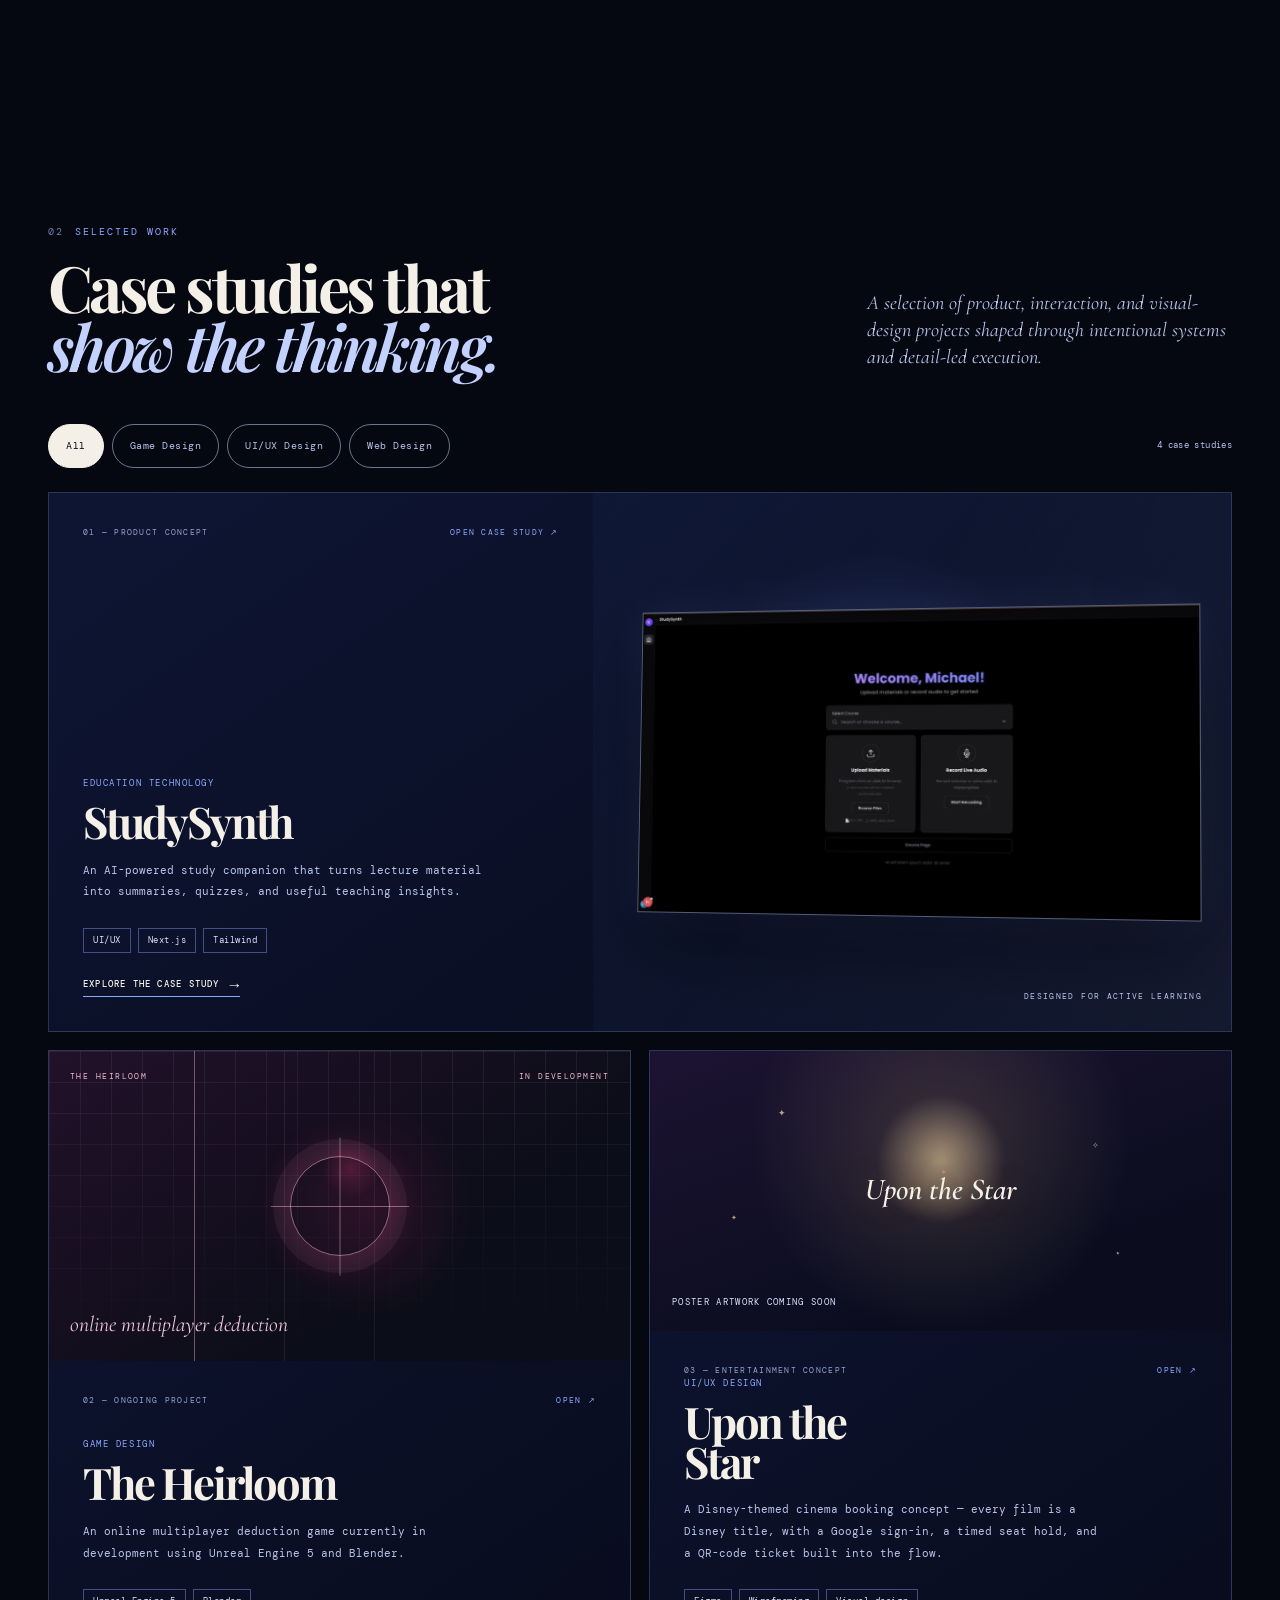
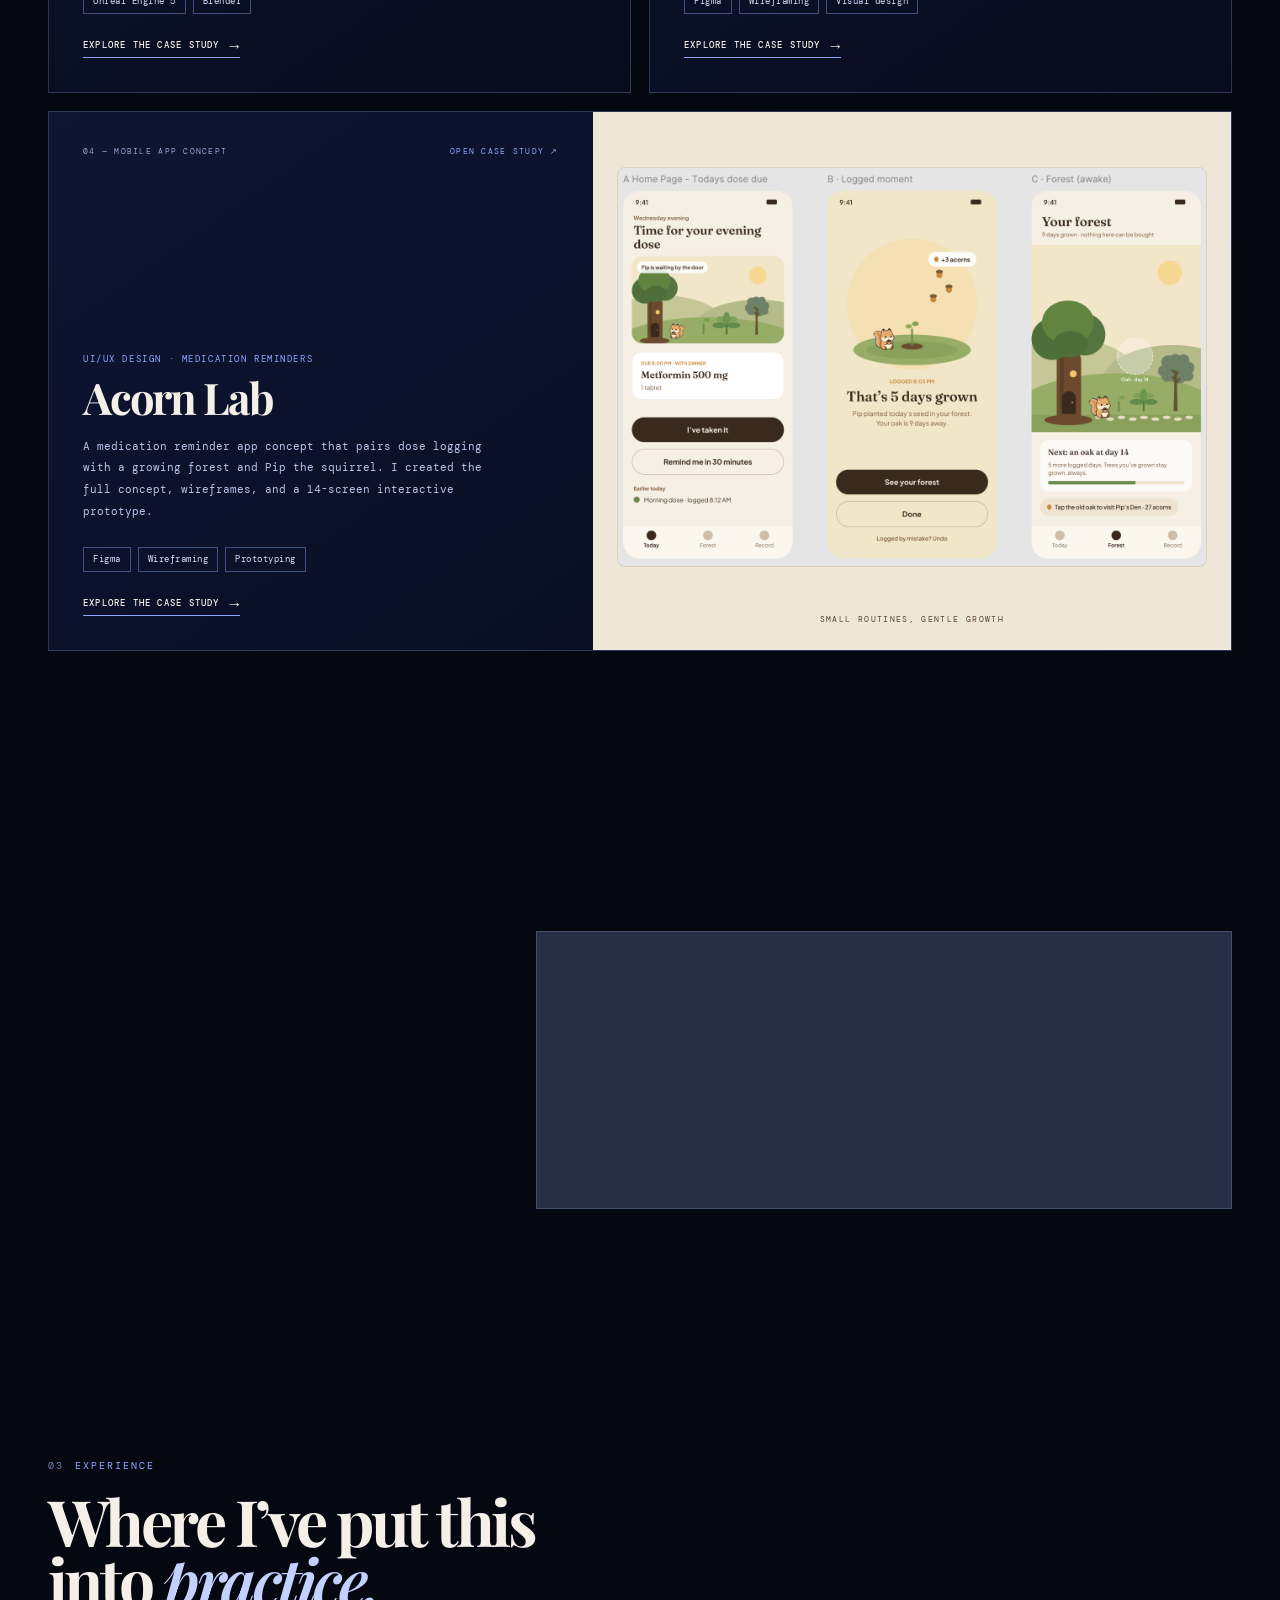
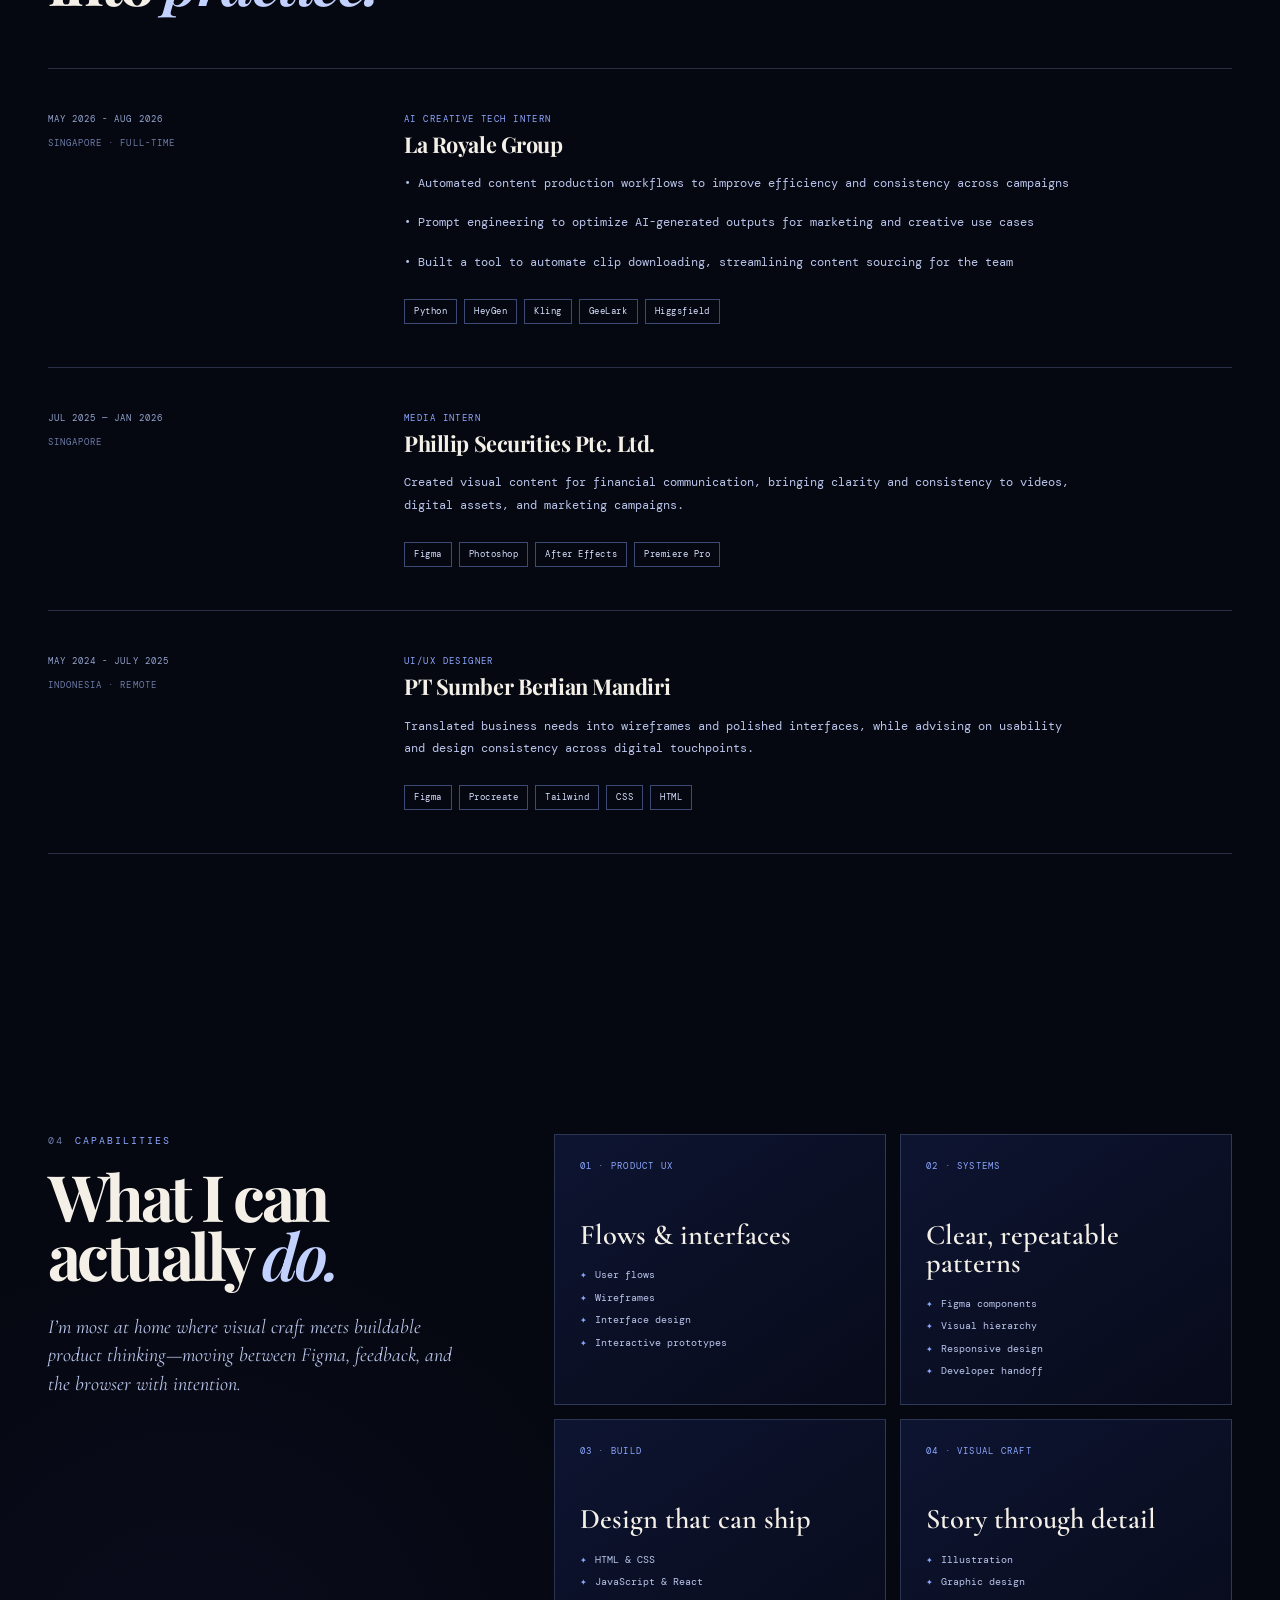
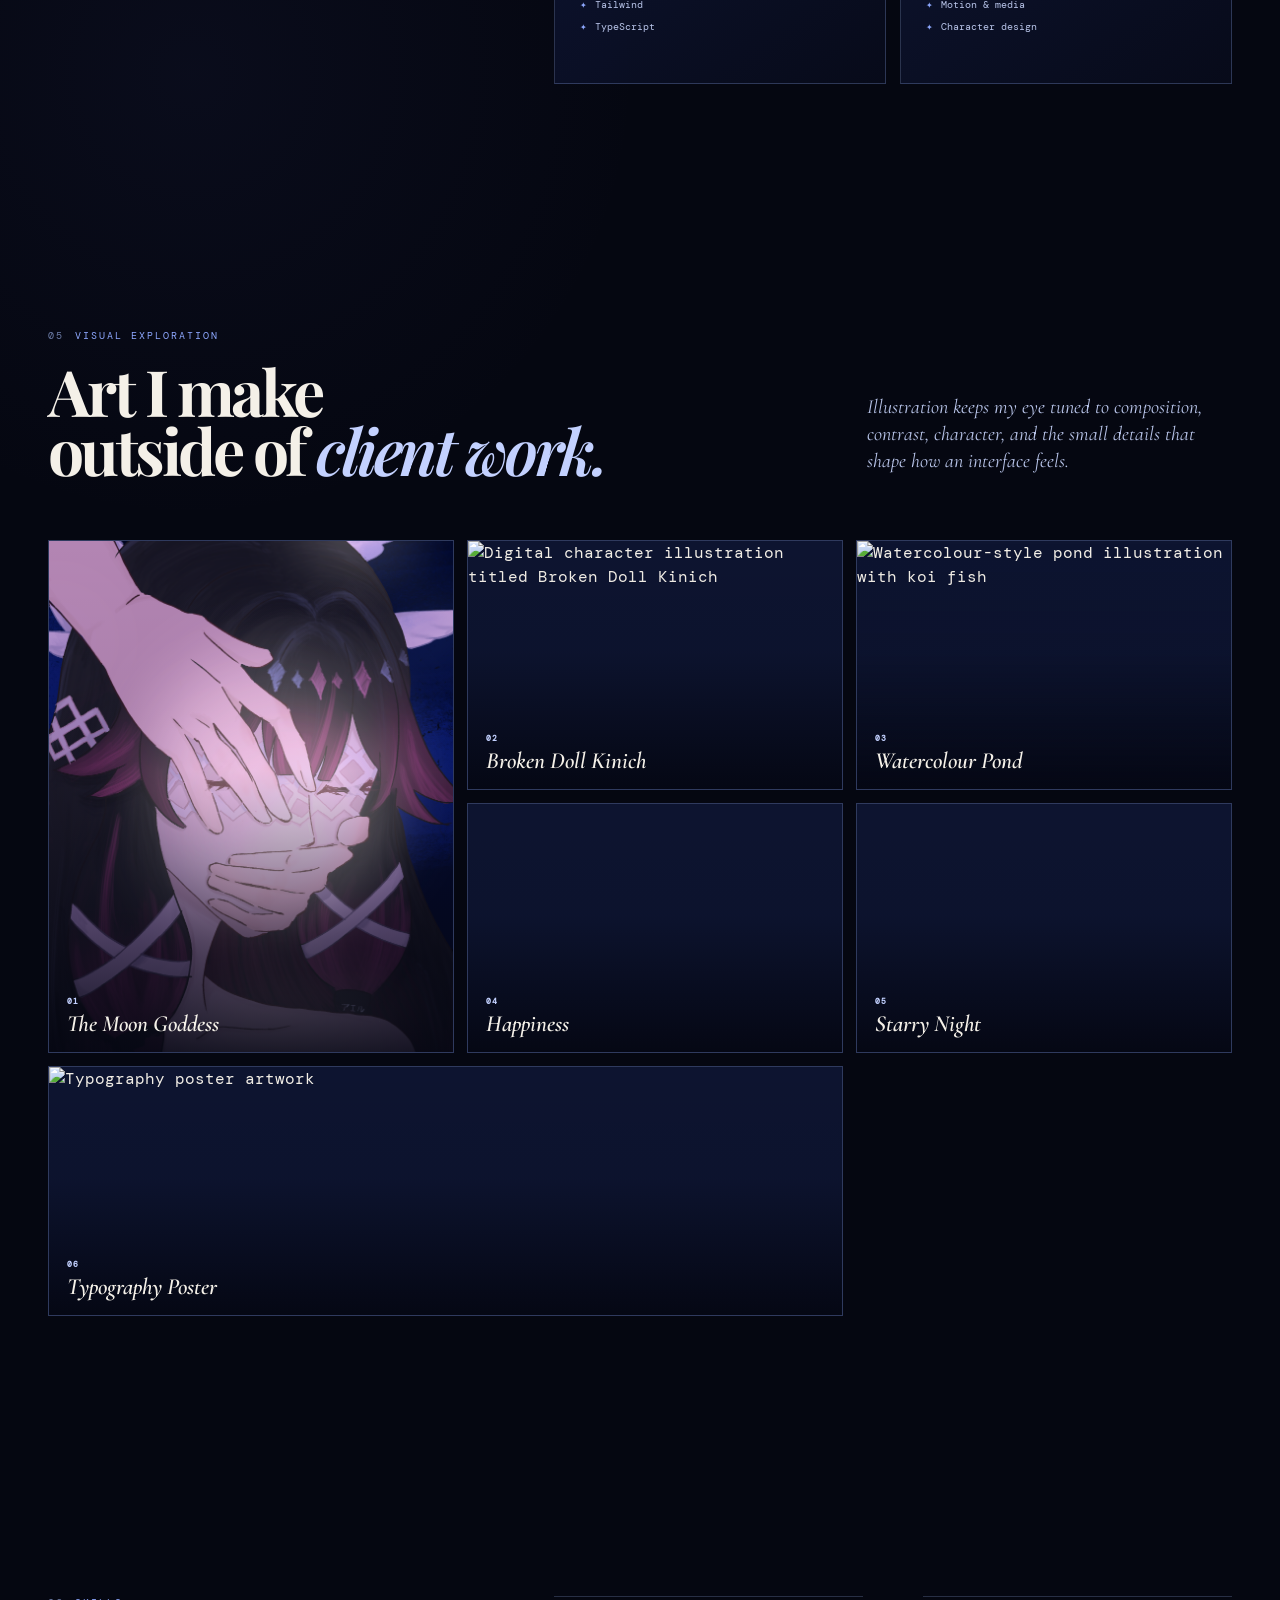
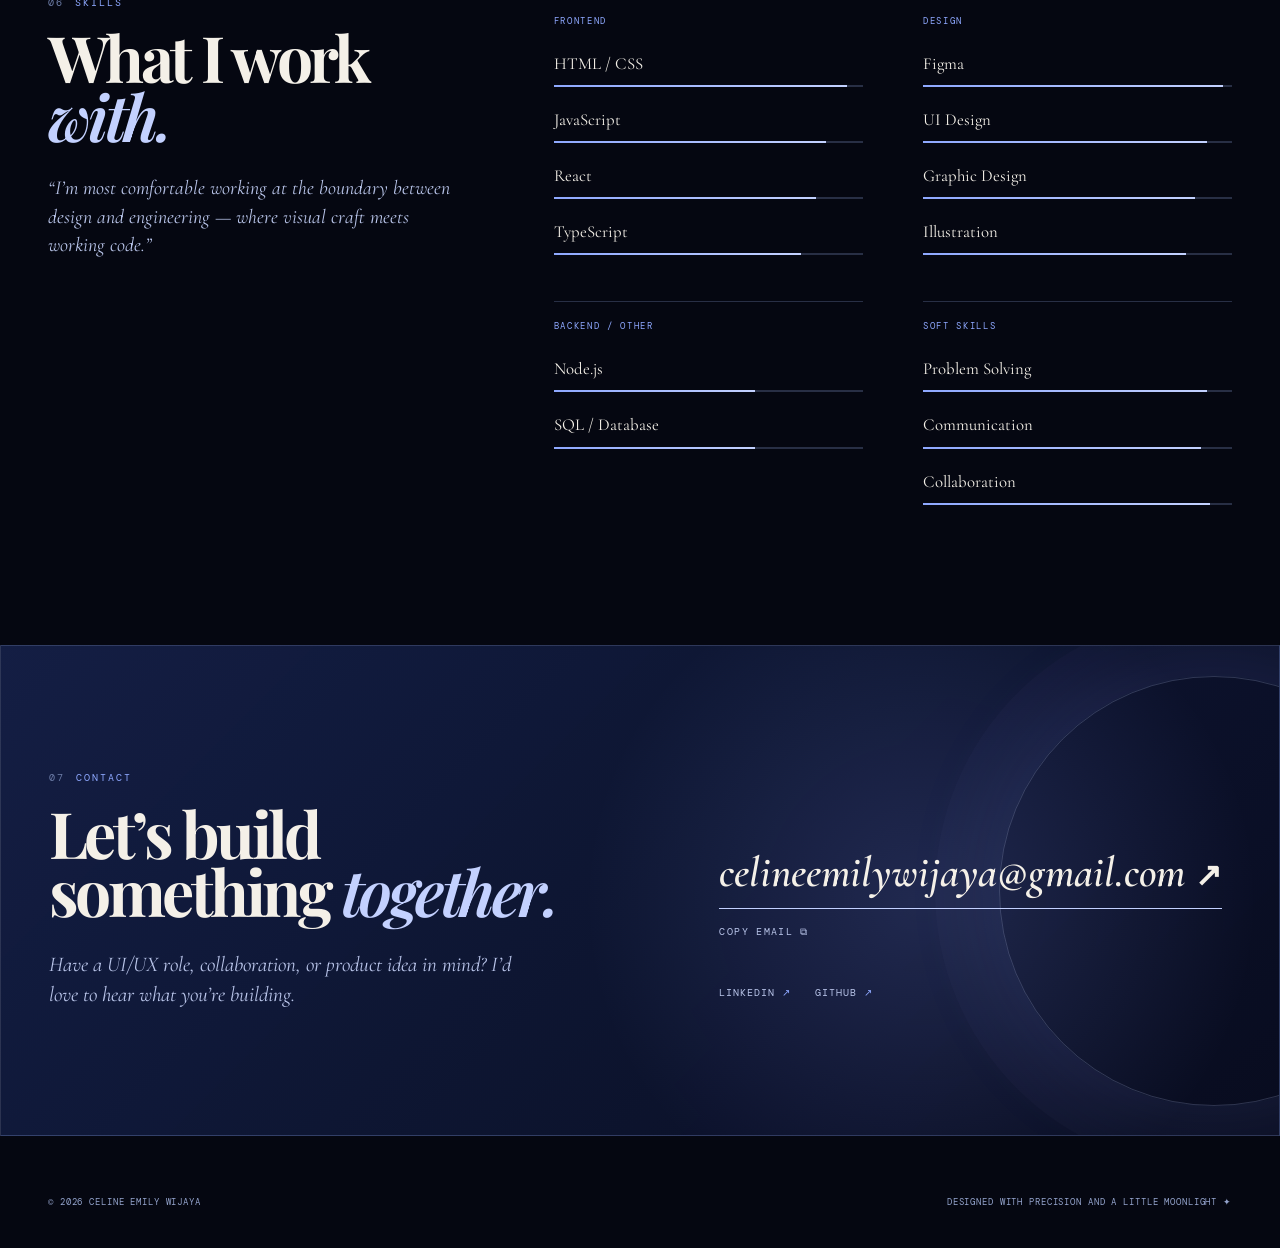
==== commit d84820ac: "Update portfolio case studies, category filters, and resume" ====
--- a/index.html
+++ b/index.html
@@ -126,8 +126,18 @@
         <p class="section-intro">A selection of product, interaction, and visual-design projects shaped through intentional systems and detail-led execution.</p>
       </div>
 
-      <div class="project-grid">
-        <a class="project-card project-card-featured reveal" href="project.html?project=studysynth">
+      <div class="project-controls" id="project-controls" hidden>
+        <div class="project-filters" role="group" aria-label="Filter case studies by category">
+          <button class="project-filter" type="button" data-filter="all" aria-pressed="true" aria-controls="project-grid">All</button>
+          <button class="project-filter" type="button" data-filter="game-design" aria-pressed="false" aria-controls="project-grid">Game Design</button>
+          <button class="project-filter" type="button" data-filter="ui-ux-design" aria-pressed="false" aria-controls="project-grid">UI/UX Design</button>
+          <button class="project-filter" type="button" data-filter="web-design" aria-pressed="false" aria-controls="project-grid">Web Design</button>
+        </div>
+        <p class="project-filter-status" id="project-filter-status" role="status" aria-live="polite" aria-atomic="true"></p>
+      </div>
+
+      <div class="project-grid" id="project-grid">
+        <a class="project-card project-card-featured reveal" href="project.html?project=studysynth" data-categories="ui-ux-design web-design">
           <div class="project-card-content">
             <div class="project-card-topline"><span>01 — Product concept</span><span>Open case study ↗</span></div>
             <p class="project-type">Education technology</p>
@@ -144,25 +154,25 @@
           </div>
         </a>
 
-        <a class="project-card project-card-half reveal" href="project.html?project=last-experiment">
-          <div class="project-visual project-visual-experiment" aria-hidden="true">
-            <div class="experiment-scanline"></div>
-            <div class="experiment-grid"></div>
-            <div class="experiment-hud"><span>EX-07</span><span>01:42</span></div>
-            <div class="experiment-target"></div>
-            <p>contain the unknown</p>
+        <a class="project-card project-card-half reveal" href="project.html?project=heirloom" data-categories="game-design">
+          <div class="project-visual project-visual-heirloom" aria-hidden="true">
+            <div class="heirloom-scanline"></div>
+            <div class="heirloom-grid"></div>
+            <div class="heirloom-hud"><span>THE HEIRLOOM</span><span>IN DEVELOPMENT</span></div>
+            <div class="heirloom-target"></div>
+            <p>online multiplayer deduction</p>
           </div>
           <div class="project-card-content">
-            <div class="project-card-topline"><span>02 — Interaction design</span><span>Open ↗</span></div>
+            <div class="project-card-topline"><span>02 — Ongoing project</span><span>Open ↗</span></div>
             <p class="project-type">Game design</p>
-            <h3>The Last<br />Experiment</h3>
-            <p class="project-summary">A survival FPS concept exploring tension, fast decisions, and interaction under pressure.</p>
-            <ul class="project-tags" aria-label="The Last Experiment tools"><li>Unity</li><li>C#</li></ul>
+            <h3>The Heirloom</h3>
+            <p class="project-summary">An online multiplayer deduction game currently in development using Unreal Engine 5 and Blender.</p>
+            <ul class="project-tags" aria-label="The Heirloom tools"><li>Unreal Engine 5</li><li>Blender</li></ul>
             <span class="project-link">Explore the case study <b>→</b></span>
           </div>
         </a>
 
-        <a class="project-card project-card-half reveal" href="project.html?project=upon-the-star">
+        <a class="project-card project-card-half reveal" href="project.html?project=upon-the-star" data-categories="ui-ux-design web-design">
           <div class="project-visual project-visual-dinema" aria-hidden="true">
             <div class="dinema-glow"></div>
             <div class="dinema-stars"><span>✦</span><span>✧</span><span>✦</span><span>⋆</span><span>✧</span></div>
@@ -176,6 +186,21 @@
             <p class="project-summary">A Disney-themed cinema booking concept — every film is a Disney title, with a Google sign-in, a timed seat hold, and a QR-code ticket built into the flow.</p>
             <ul class="project-tags" aria-label="Upon the Star tools"><li>Figma</li><li>Wireframing</li><li>Visual design</li></ul>
             <span class="project-link">Explore the case study <b>→</b></span>
+          </div>
+        </a>
+
+        <a class="project-card project-card-featured reveal" href="project.html?project=acorn-lab" data-categories="ui-ux-design">
+          <div class="project-card-content">
+            <div class="project-card-topline"><span>04 — Mobile app concept</span><span>Open case study ↗</span></div>
+            <p class="project-type">UI/UX design · Medication reminders</p>
+            <h3>Acorn Lab</h3>
+            <p class="project-summary">A medication reminder app concept that pairs dose logging with a growing forest and Pip the squirrel. I created the full concept, wireframes, and a 14-screen interactive prototype.</p>
+            <ul class="project-tags" aria-label="Acorn Lab tools"><li>Figma</li><li>Wireframing</li><li>Prototyping</li></ul>
+            <span class="project-link">Explore the case study <b>→</b></span>
+          </div>
+          <div class="project-visual project-visual-acorn">
+            <img src="images/acorn-lab.png" width="1398" height="944" alt="Acorn Lab dose reminder, logged-dose confirmation, and forest screens" loading="lazy" decoding="async" />
+            <span class="visual-caption">Small routines, gentle growth</span>
           </div>
         </a>
       </div>
@@ -211,21 +236,21 @@
           </div>
         </article>
         <article class="experience-item reveal">
-          <div class="experience-meta"><span>Jan 2026 — Present</span><span>Indonesia · Remote</span></div>
-          <div class="experience-main">
-            <p class="experience-role">UI/UX Design and Consultant</p>
-            <h3>PT Sumber Berlian Mandiri</h3>
-            <p>Translated business needs into wireframes and polished interfaces, while advising on usability and design consistency across digital touchpoints.</p>
-            <ul class="project-tags"><li>Figma</li><li>Procreate</li><li>Tailwind</li><li>CSS</li><li>HTML</li></ul>
-          </div>
-        </article>
-        <article class="experience-item reveal">
           <div class="experience-meta"><span>Jul 2025 — Jan 2026</span><span>Singapore</span></div>
           <div class="experience-main">
             <p class="experience-role">Media Intern</p>
             <h3>Phillip Securities Pte. Ltd.</h3>
             <p>Created visual content for financial communication, bringing clarity and consistency to videos, digital assets, and marketing campaigns.</p>
             <ul class="project-tags"><li>Figma</li><li>Photoshop</li><li>After Effects</li><li>Premiere Pro</li></ul>
+          </div>
+        </article>
+        <article class="experience-item reveal">
+          <div class="experience-meta"><span>May 2024 - July 2025</span><span>Indonesia · Remote</span></div>
+          <div class="experience-main">
+            <p class="experience-role">UI/UX Designer</p>
+            <h3>PT Sumber Berlian Mandiri</h3>
+            <p>Translated business needs into wireframes and polished interfaces, while advising on usability and design consistency across digital touchpoints.</p>
+            <ul class="project-tags"><li>Figma</li><li>Procreate</li><li>Tailwind</li><li>CSS</li><li>HTML</li></ul>
           </div>
         </article>
       </div>
--- a/style.css
+++ b/style.css
@@ -365,7 +365,16 @@
 .section h2 em { color: var(--accent-bright); font-style: italic; font-weight: 600; }
 .section-intro { max-width: 365px; margin: 0 0 5px; color: var(--soft); font-family: var(--display); font-size: 1.25rem; font-style: italic; line-height: 1.35; }
 
+.project-controls { display: flex; align-items: center; justify-content: space-between; flex-wrap: wrap; gap: 18px 24px; margin-top: 48px; }
+.project-filters { display: flex; flex-wrap: wrap; gap: 8px; }
+.project-filter { min-height: 44px; padding: 10px 17px; border: 1px solid var(--line-bright); border-radius: 999px; background: transparent; color: var(--soft); font-size: .64rem; letter-spacing: .05em; cursor: pointer; transition: background .2s ease, border-color .2s ease, color .2s ease; }
+.project-filter:hover { border-color: var(--ink); color: var(--ink); }
+.project-filter[aria-pressed='true'] { border-color: var(--ink); background: var(--ink); color: var(--night); }
+.project-filter-status { margin: 0; color: var(--soft); font-size: .58rem; letter-spacing: .04em; }
+.project-controls[hidden], .project-card[hidden] { display: none; }
 .project-grid { display: grid; grid-template-columns: repeat(12, minmax(0, 1fr)); gap: 18px; margin-top: 66px; }
+.project-controls:not([hidden]) + .project-grid { margin-top: 24px; }
+.project-grid.is-filtered .project-card-half { grid-column: span 12; grid-template-columns: minmax(0, 1fr) minmax(0, 1fr); min-height: 420px; }
 .project-card { position: relative; display: grid; overflow: hidden; border: 1px solid var(--line); background: linear-gradient(145deg, rgba(15, 23, 54, .93), rgba(8, 12, 29, .92)); color: var(--ink); text-decoration: none; transition: transform .45s var(--ease), border-color .35s ease, box-shadow .45s ease; }
 .project-card::before { position: absolute; z-index: 0; top: 0; right: 0; left: 0; height: 2px; background: linear-gradient(90deg, transparent, var(--accent-bright), transparent); content: ''; opacity: 0; transition: opacity .35s ease; }
 .project-card:hover, .project-card:focus-visible { z-index: 2; border-color: rgba(212, 224, 255, .58); box-shadow: 0 30px 70px rgba(0, 0, 0, .24), 0 0 60px rgba(85, 116, 220, .11); transform: translateY(-7px); outline: none; }
@@ -390,14 +399,17 @@
 .project-card:hover .visual-frame { transform: perspective(1300px) rotateY(-2deg) rotateX(0); }
 .visual-frame img { width: 100%; height: auto; object-fit: cover; }
 .visual-caption { position: absolute; z-index: 2; right: 29px; bottom: 27px; color: var(--soft); font-size: .53rem; letter-spacing: .16em; text-transform: uppercase; }
-.project-visual-experiment { min-height: 280px; margin: 0; background: radial-gradient(circle at 52% 38%, rgba(156, 42, 88, .38), transparent 8%), radial-gradient(circle at 55% 52%, rgba(106, 27, 68, .31), transparent 30%), linear-gradient(145deg, #221129, #0b0d18 68%); }
-.experiment-grid { position: absolute; inset: 0; background-image: linear-gradient(rgba(194, 164, 214, .10) 1px, transparent 1px), linear-gradient(90deg, rgba(194, 164, 214, .10) 1px, transparent 1px); background-size: 31px 31px; mask-image: linear-gradient(to bottom, black, transparent); }
-.experiment-scanline { position: absolute; top: 0; bottom: 0; left: 25%; width: 1px; background: rgba(245, 200, 219, .4); box-shadow: 90px 0 0 rgba(245, 200, 219, .09), 180px 0 0 rgba(245, 200, 219, .08); }
-.experiment-hud { position: absolute; top: 20px; right: 21px; left: 21px; display: flex; justify-content: space-between; color: #f1b9cb; font-size: .53rem; letter-spacing: .17em; }
-.experiment-target { position: absolute; top: 50%; left: 50%; width: 100px; height: 100px; border: 1px solid rgba(245, 185, 205, .55); border-radius: 50%; transform: translate(-50%, -50%); box-shadow: 0 0 0 17px rgba(245, 185, 205, .06), 0 0 38px rgba(255, 63, 142, .21); }
-.experiment-target::before, .experiment-target::after { position: absolute; top: 50%; left: -20px; width: 138px; height: 1px; background: rgba(245, 185, 205, .45); content: ''; }
-.experiment-target::after { transform: rotate(90deg); }
-.project-visual-experiment p { position: absolute; bottom: 21px; left: 21px; margin: 0; color: #ecc5da; font-family: var(--display); font-size: 1.35rem; font-style: italic; }
+.project-visual-heirloom { min-height: 280px; margin: 0; background: radial-gradient(circle at 52% 38%, rgba(156, 42, 88, .38), transparent 8%), radial-gradient(circle at 55% 52%, rgba(106, 27, 68, .31), transparent 30%), linear-gradient(145deg, #221129, #0b0d18 68%); }
+.heirloom-grid { position: absolute; inset: 0; background-image: linear-gradient(rgba(194, 164, 214, .10) 1px, transparent 1px), linear-gradient(90deg, rgba(194, 164, 214, .10) 1px, transparent 1px); background-size: 31px 31px; mask-image: linear-gradient(to bottom, black, transparent); }
+.heirloom-scanline { position: absolute; top: 0; bottom: 0; left: 25%; width: 1px; background: rgba(245, 200, 219, .4); box-shadow: 90px 0 0 rgba(245, 200, 219, .09), 180px 0 0 rgba(245, 200, 219, .08); }
+.heirloom-hud { position: absolute; top: 20px; right: 21px; left: 21px; display: flex; justify-content: space-between; color: #f1b9cb; font-size: .53rem; letter-spacing: .17em; }
+.heirloom-target { position: absolute; top: 50%; left: 50%; width: 100px; height: 100px; border: 1px solid rgba(245, 185, 205, .55); border-radius: 50%; transform: translate(-50%, -50%); box-shadow: 0 0 0 17px rgba(245, 185, 205, .06), 0 0 38px rgba(255, 63, 142, .21); }
+.heirloom-target::before, .heirloom-target::after { position: absolute; top: 50%; left: -20px; width: 138px; height: 1px; background: rgba(245, 185, 205, .45); content: ''; }
+.heirloom-target::after { transform: rotate(90deg); }
+.project-visual-acorn { display: flex; align-items: center; justify-content: center; padding: 34px 24px 62px; background: #eee7d8; }
+.project-visual-acorn img { width: 100%; height: auto; object-fit: contain; border: 1px solid rgba(61, 43, 28, .12); border-radius: 8px; }
+.project-visual-acorn .visual-caption { right: 24px; bottom: 23px; left: 24px; color: #59432e; text-align: center; }
+.project-visual-heirloom p { position: absolute; bottom: 21px; left: 21px; margin: 0; color: #ecc5da; font-family: var(--display); font-size: 1.35rem; font-style: italic; }
 .project-visual-dinema { position: relative; min-height: 280px; overflow: hidden; background: radial-gradient(circle at 50% 32%, rgba(255, 214, 140, .16), transparent 55%), linear-gradient(160deg, #1c1332 0%, #0b0d1f 72%); }
 .dinema-glow { position: absolute; top: 16%; left: 50%; width: 130px; height: 130px; background: radial-gradient(circle, rgba(255, 224, 168, .55), transparent 70%); filter: blur(2px); transform: translateX(-50%); transition: transform .7s var(--ease), opacity .7s var(--ease); }
 .project-card:hover .dinema-glow { transform: translateX(-50%) scale(1.18); opacity: .85; }
@@ -585,6 +597,9 @@
   .section-kicker, .eyebrow { font-size: .53rem; }
   .section-intro { font-size: 1.12rem; }
   .project-grid { gap: 14px; margin-top: 42px; }
+  .project-controls { margin-top: 32px; }
+  .project-filter { padding-right: 14px; padding-left: 14px; font-size: .61rem; }
+  .project-grid.is-filtered .project-card-half { min-height: auto; }
   .project-card-featured, .project-card-half { display: flex; flex-direction: column; grid-column: span 12; min-height: auto; }
   .project-card-featured .project-visual, .project-card-half .project-visual { order: 0; min-height: 230px; }
   .project-card-content, .project-card-half .project-card-content { min-height: 388px; padding: 25px 24px 24px; }
@@ -597,8 +612,8 @@
   .project-summary { font-size: .66rem; }
   .visual-frame { transform: none; }
   .visual-caption { right: 15px; bottom: 13px; font-size: .45rem; }
-  .project-visual-experiment { min-height: 230px; }
-  .project-visual-experiment p { left: 17px; bottom: 16px; font-size: 1.15rem; }
+  .project-visual-heirloom { min-height: 230px; }
+  .project-visual-heirloom p { left: 17px; bottom: 16px; font-size: 1.15rem; }
   .project-visual-dinema, .dinema-mark { min-height: 230px; }
   .dinema-mark { padding: 0 20px; font-size: 1.6rem; }
   .principles-grid { grid-template-columns: 1fr; }
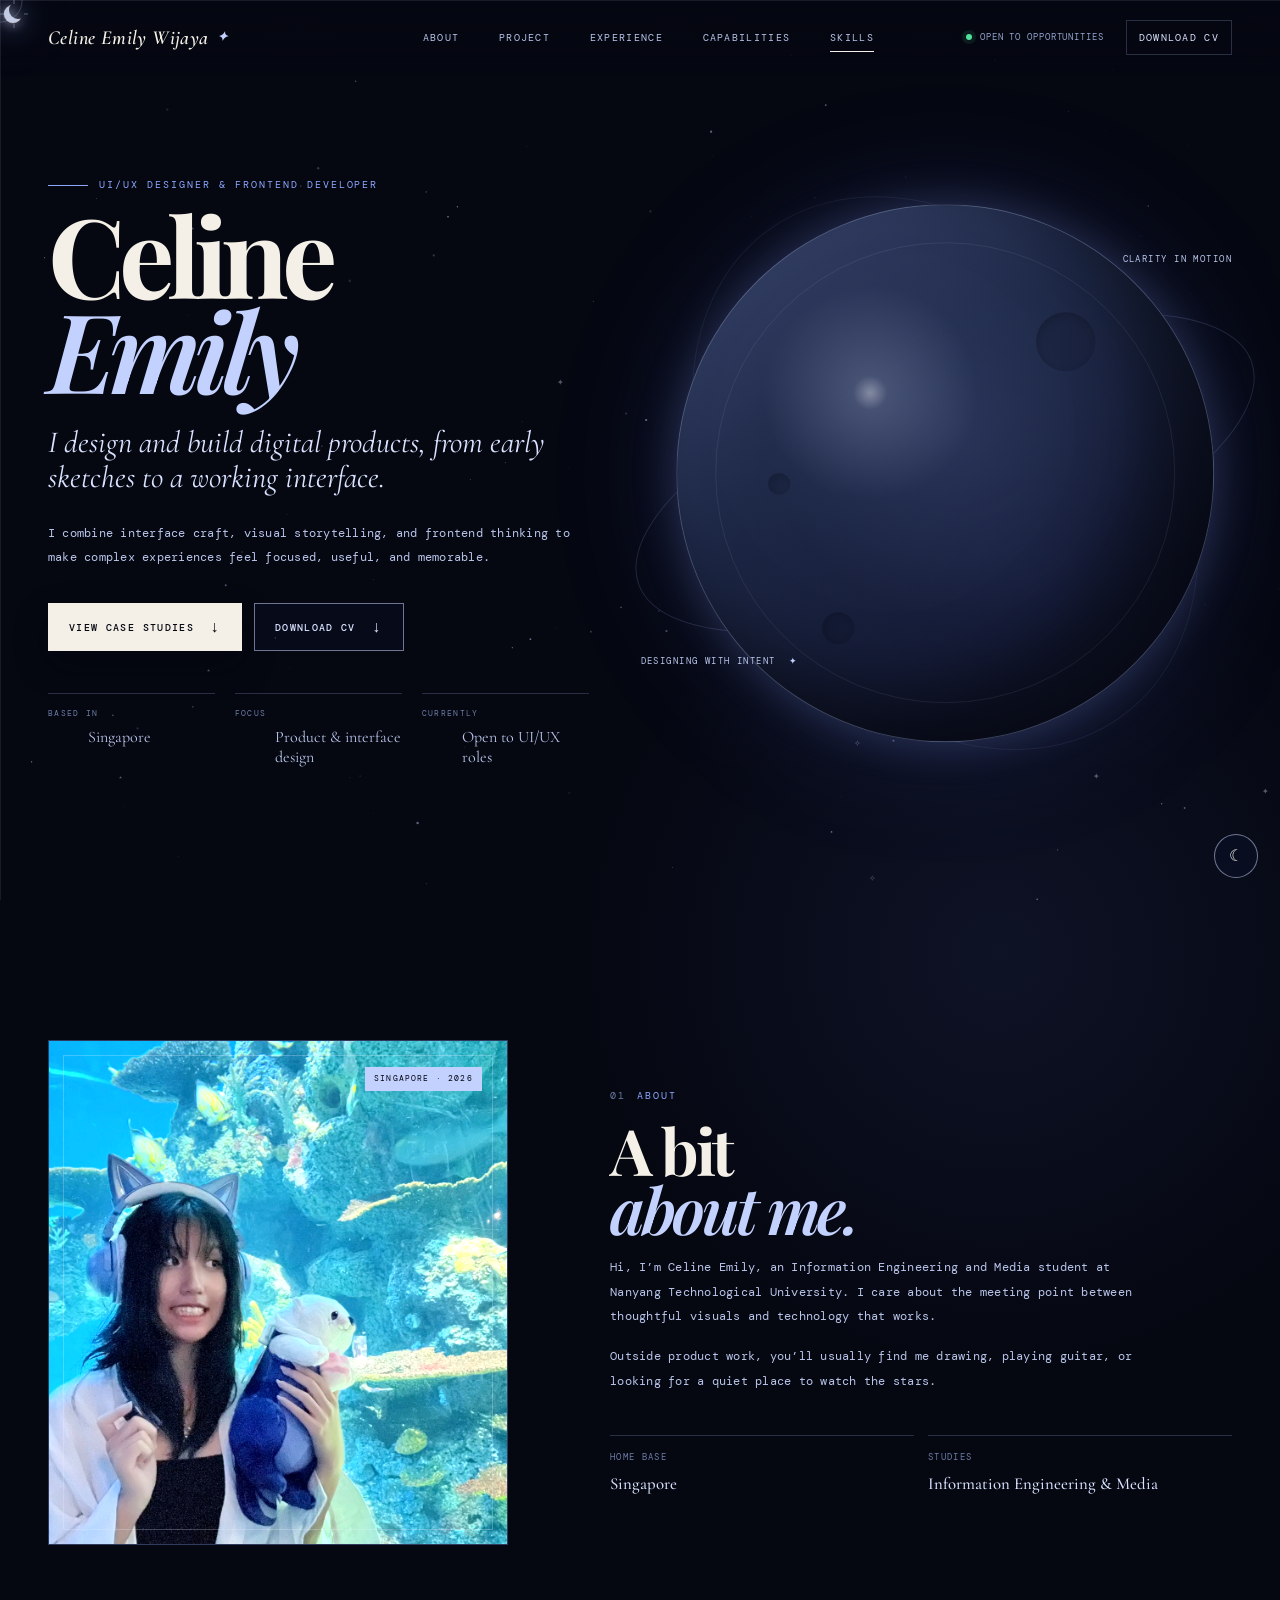
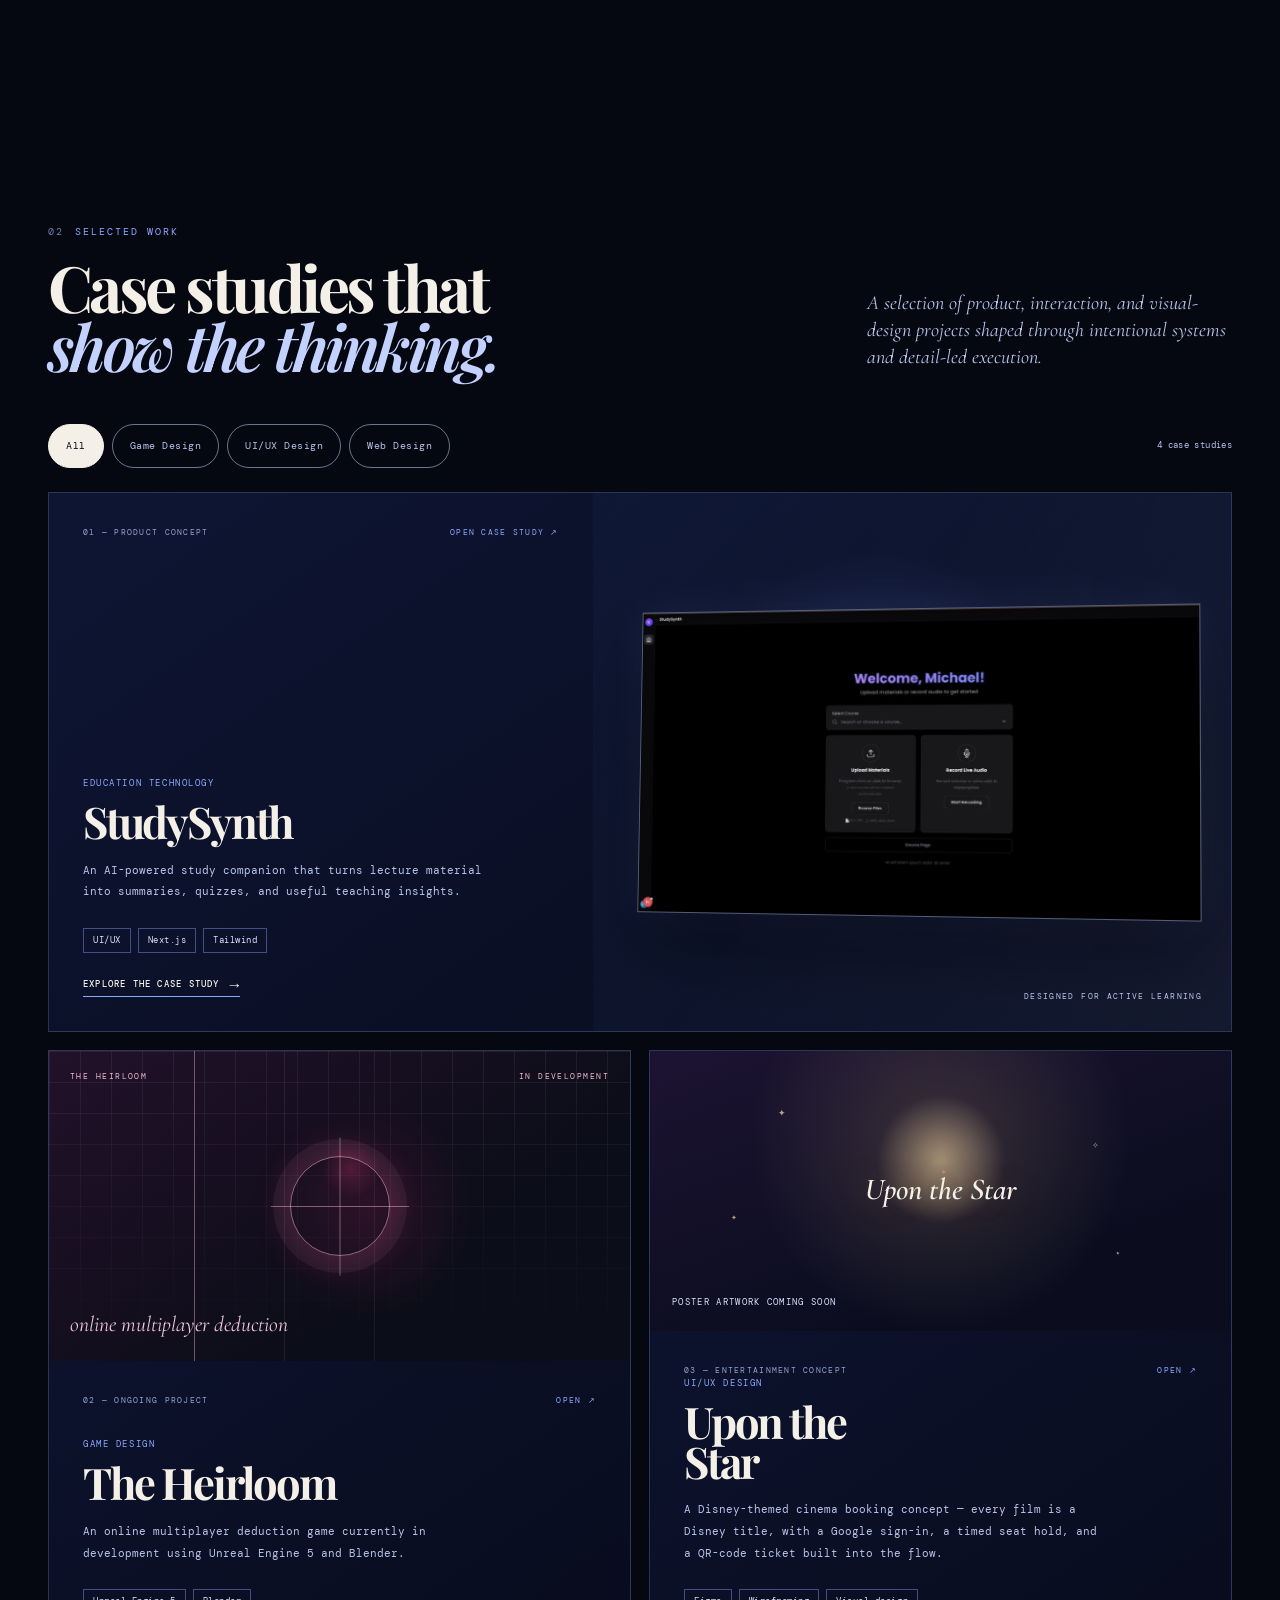
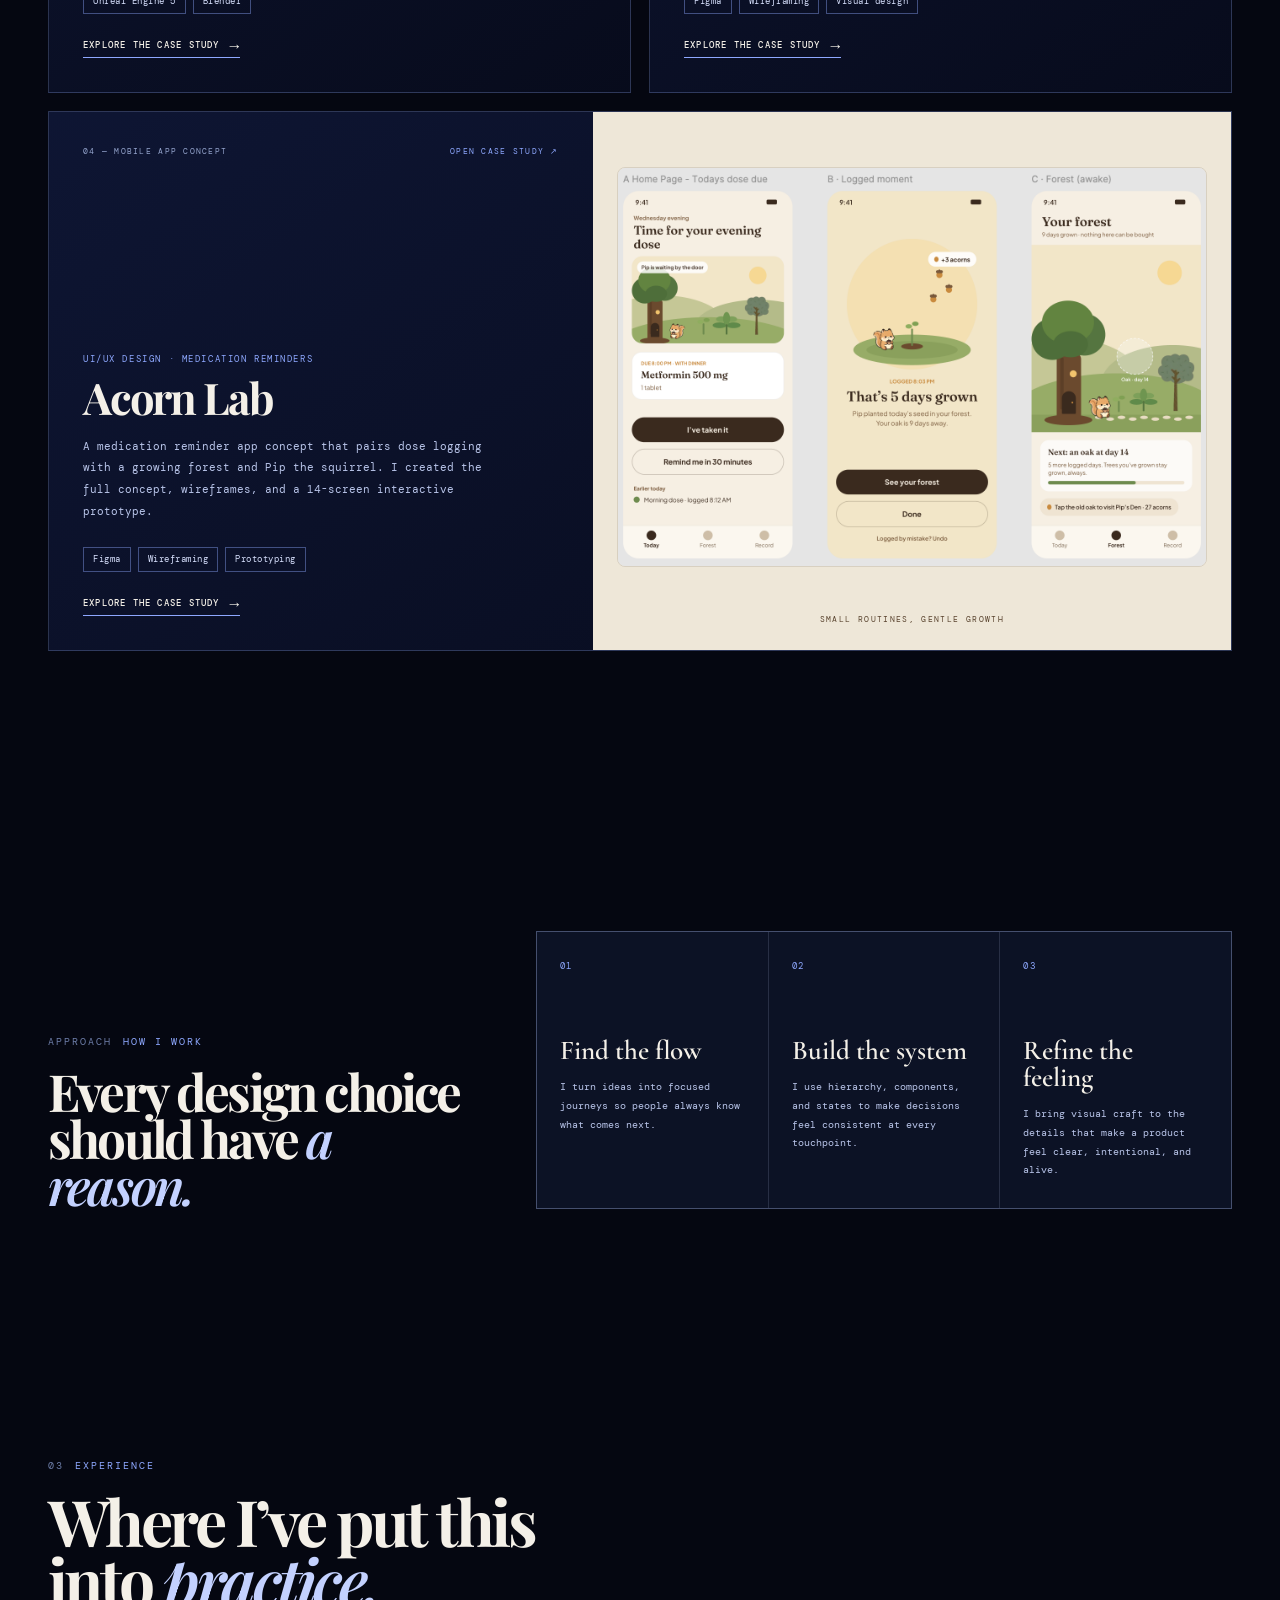
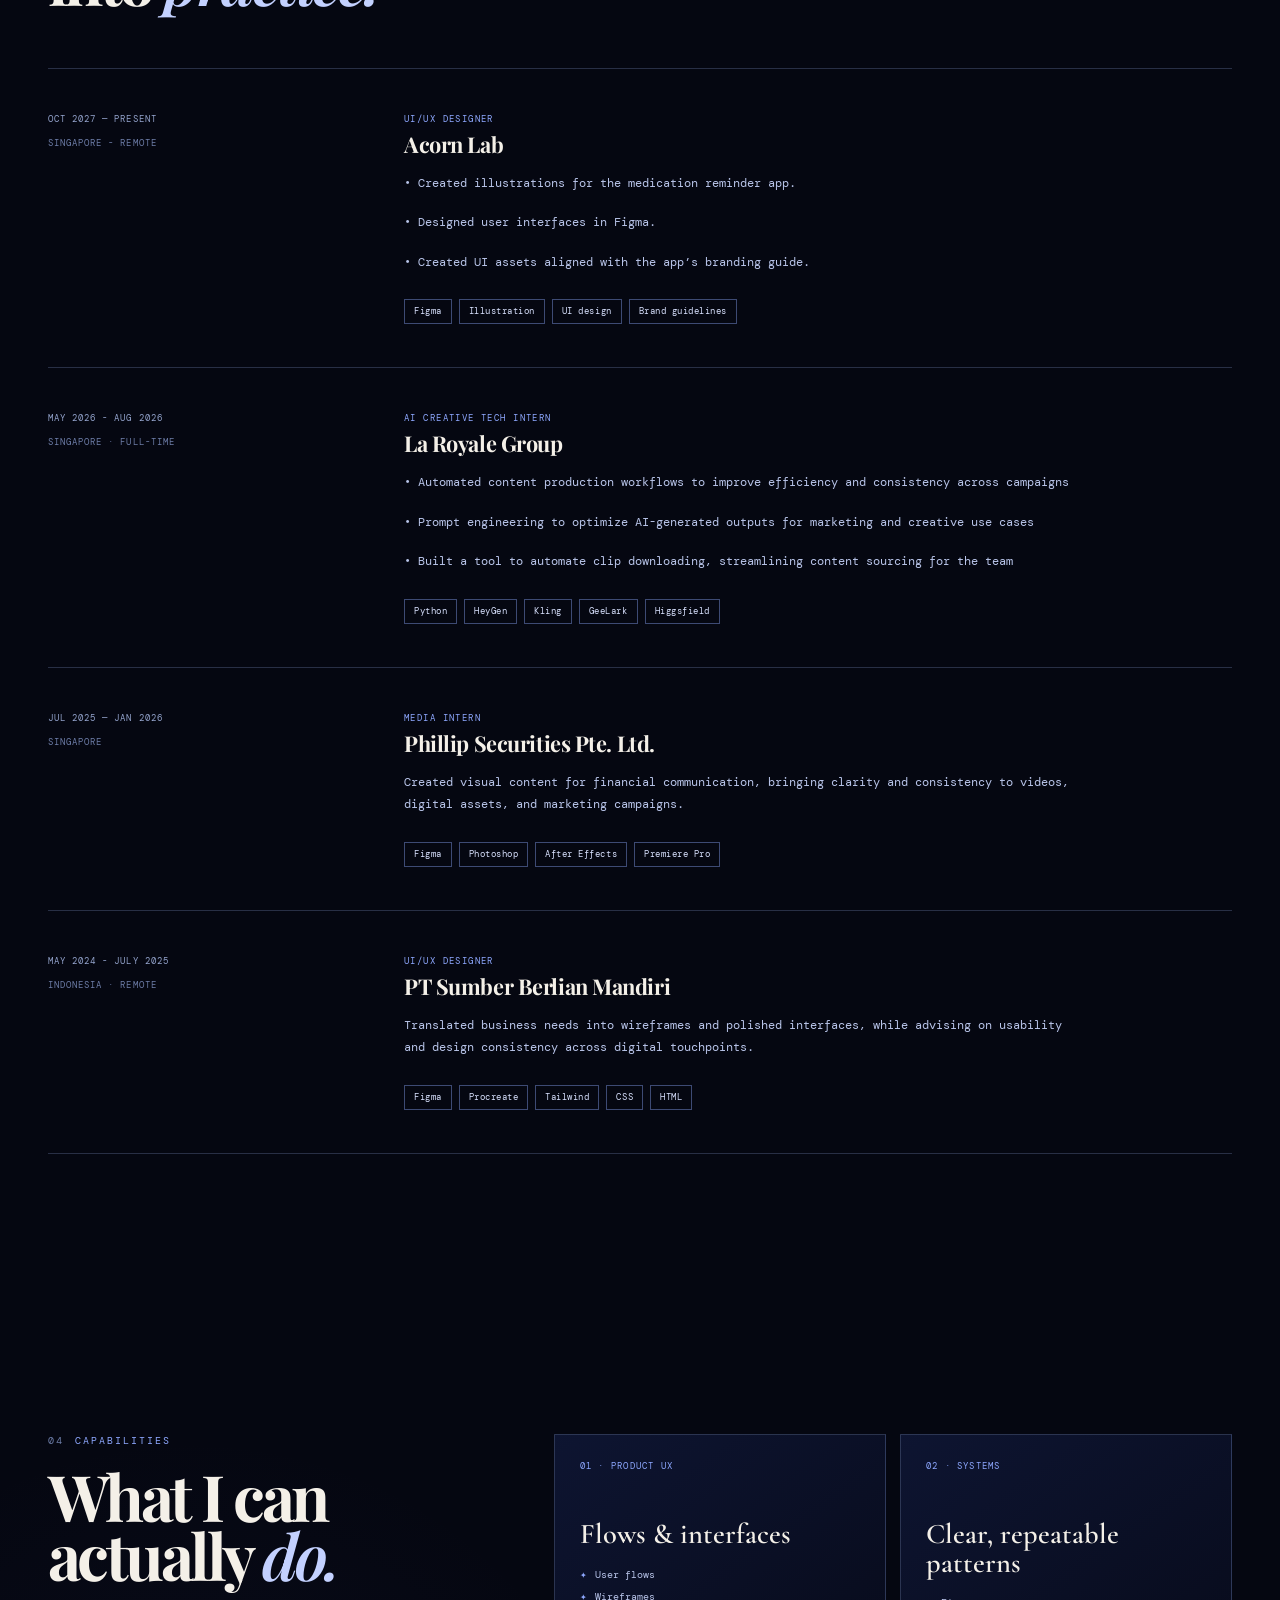
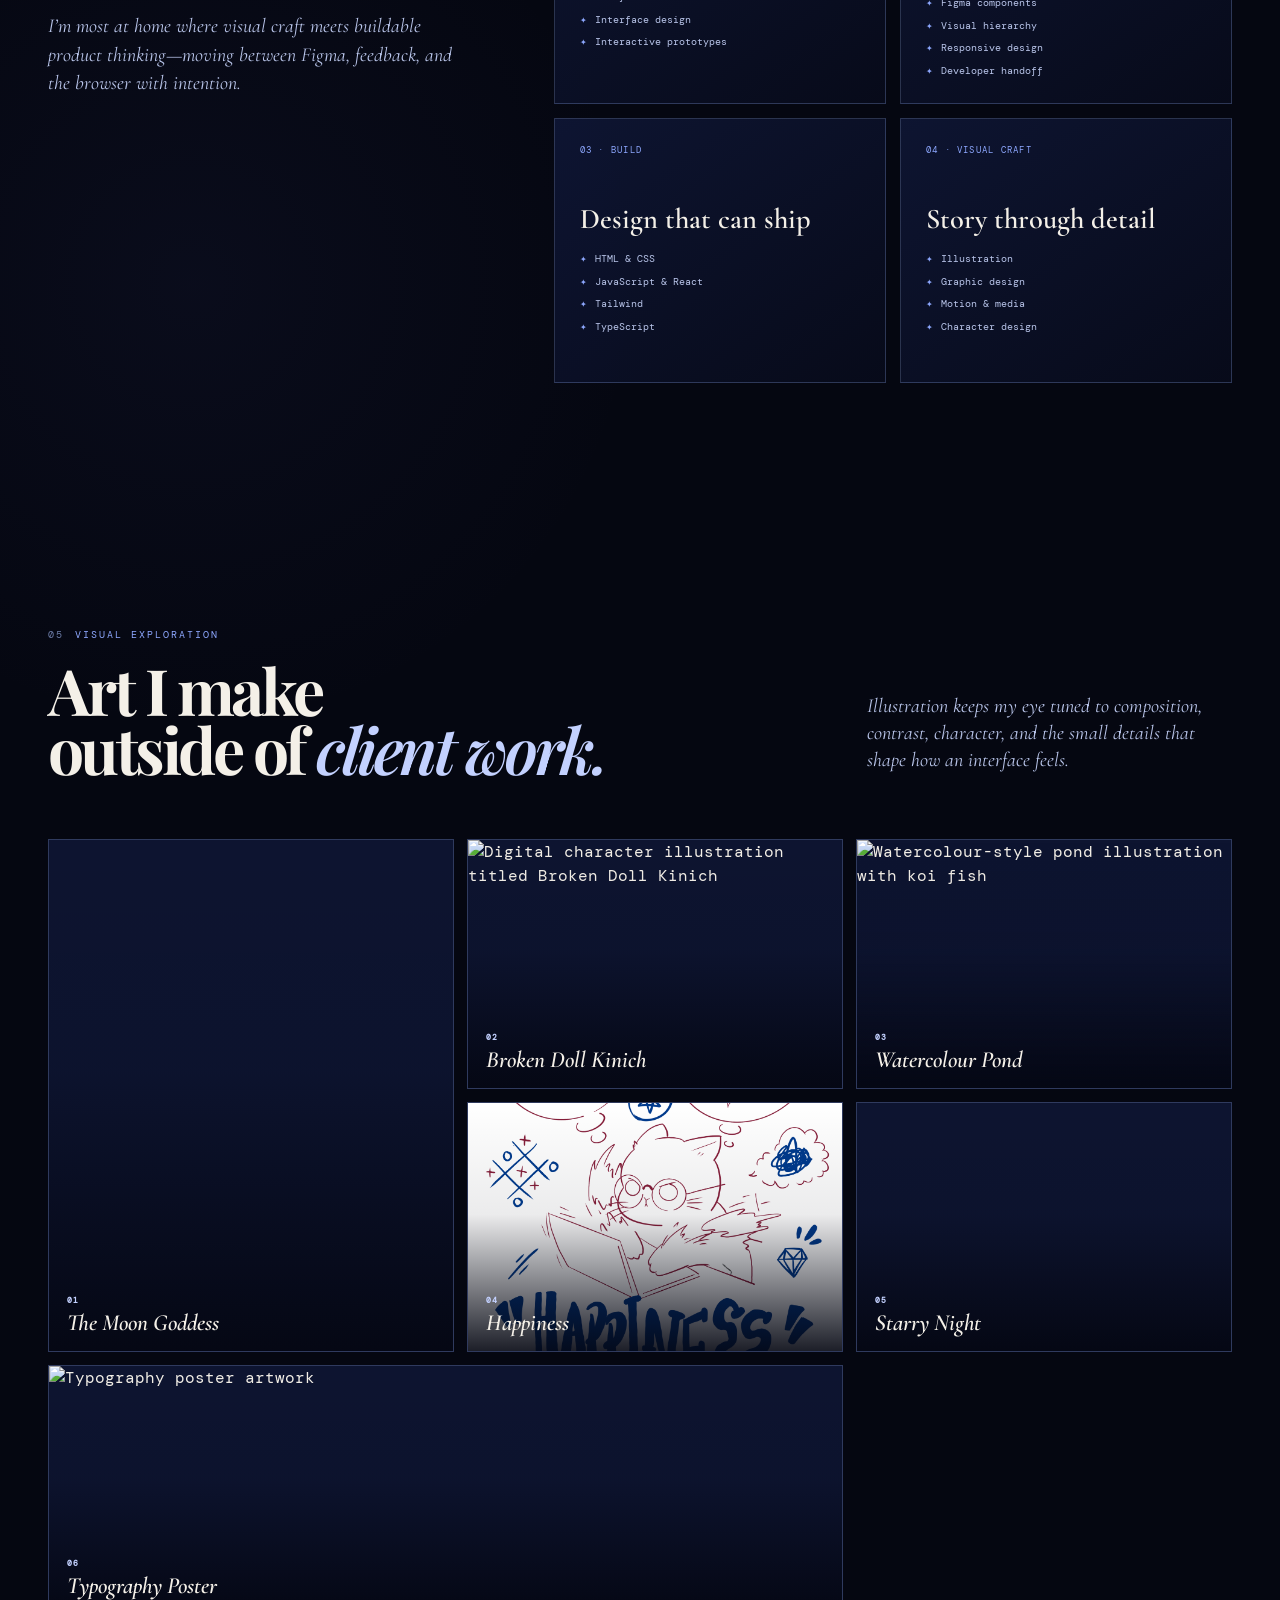
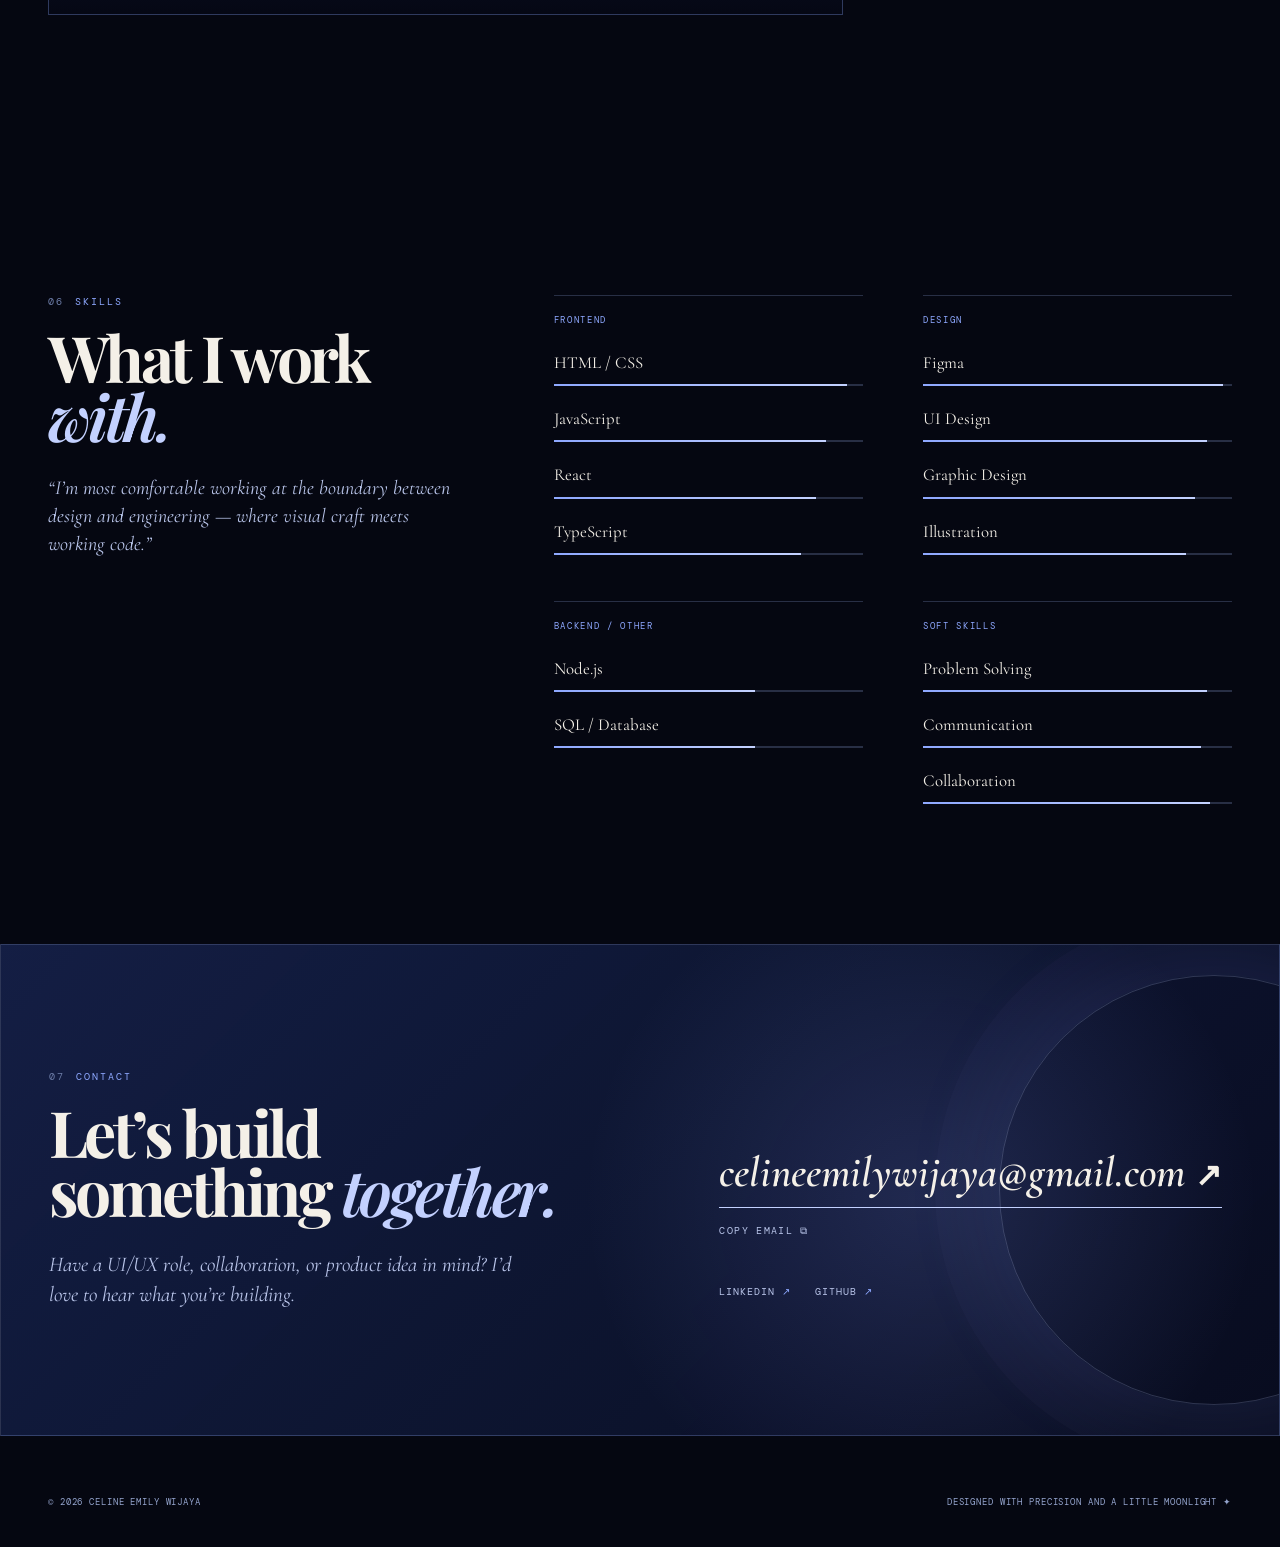
==== commit dd23f093: "Add Acorn Lab UI/UX design experience" ====
--- a/index.html
+++ b/index.html
@@ -225,6 +225,17 @@
       </div>
       <div class="experience-list">
         <article class="experience-item reveal">
+          <div class="experience-meta"><span>Oct 2027 — Present</span><span>Singapore - Remote</span></div>
+          <div class="experience-main">
+            <p class="experience-role">UI/UX Designer</p>
+            <h3>Acorn Lab</h3>
+            <p>• Created illustrations for the medication reminder app.</p>
+            <p>• Designed user interfaces in Figma.</p>
+            <p>• Created UI assets aligned with the app’s branding guide.</p>
+            <ul class="project-tags"><li>Figma</li><li>Illustration</li><li>UI design</li><li>Brand guidelines</li></ul>
+          </div>
+        </article>
+        <article class="experience-item reveal">
           <div class="experience-meta"><span>May 2026 - Aug 2026</span><span>Singapore · Full-Time</span></div>
           <div class="experience-main">
             <p class="experience-role">AI Creative Tech Intern</p>
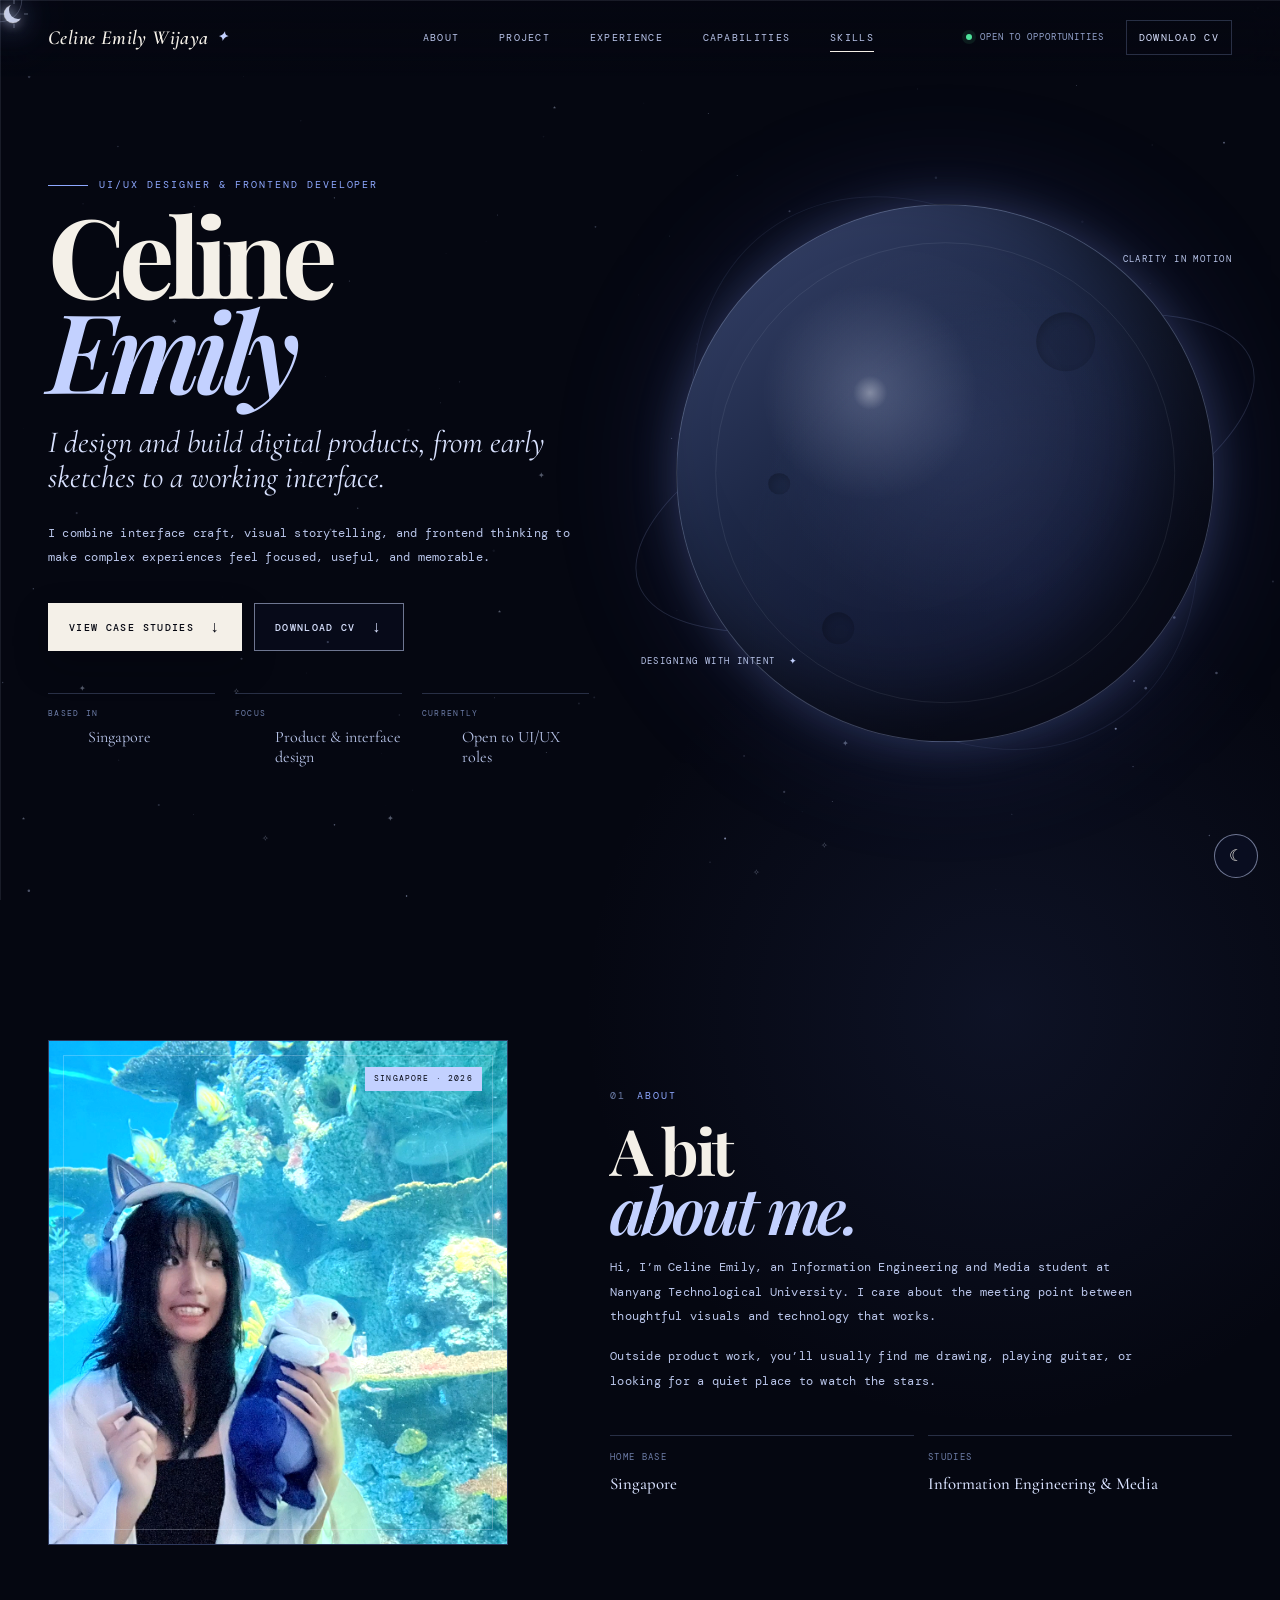
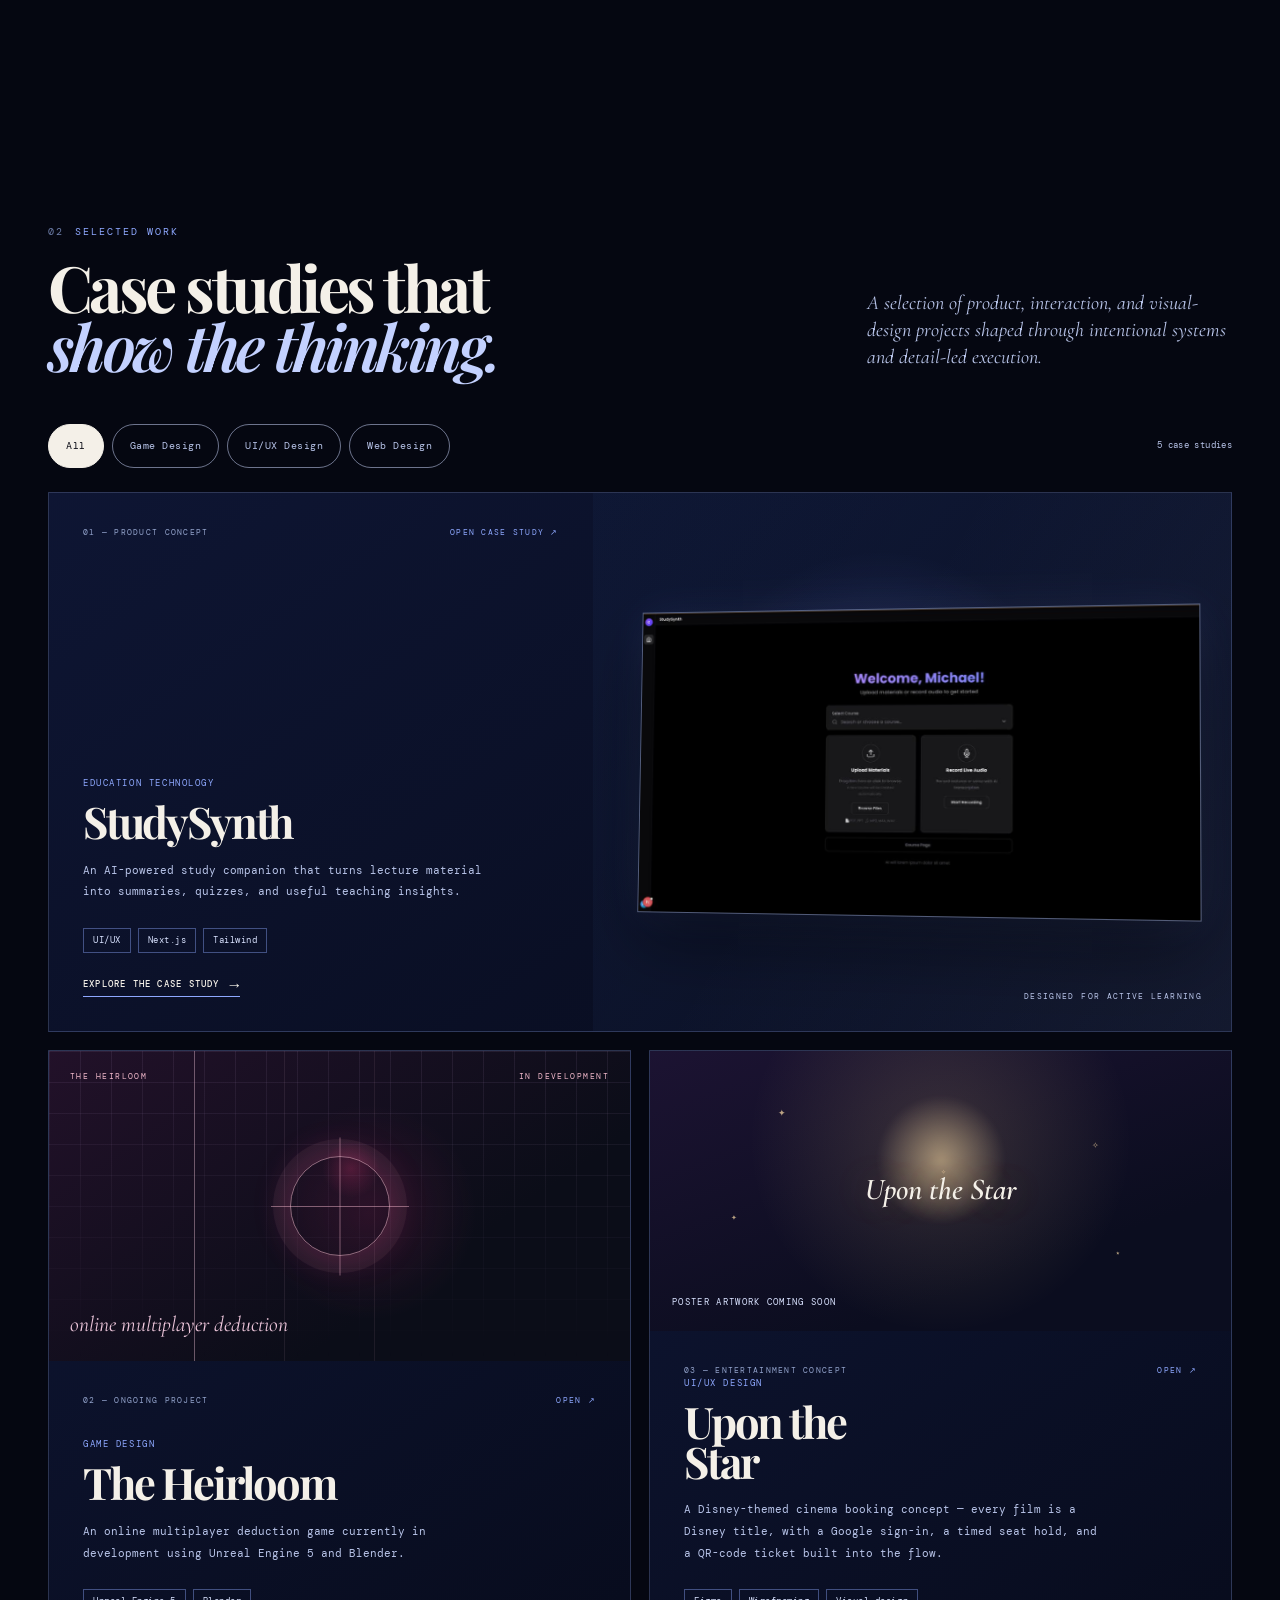
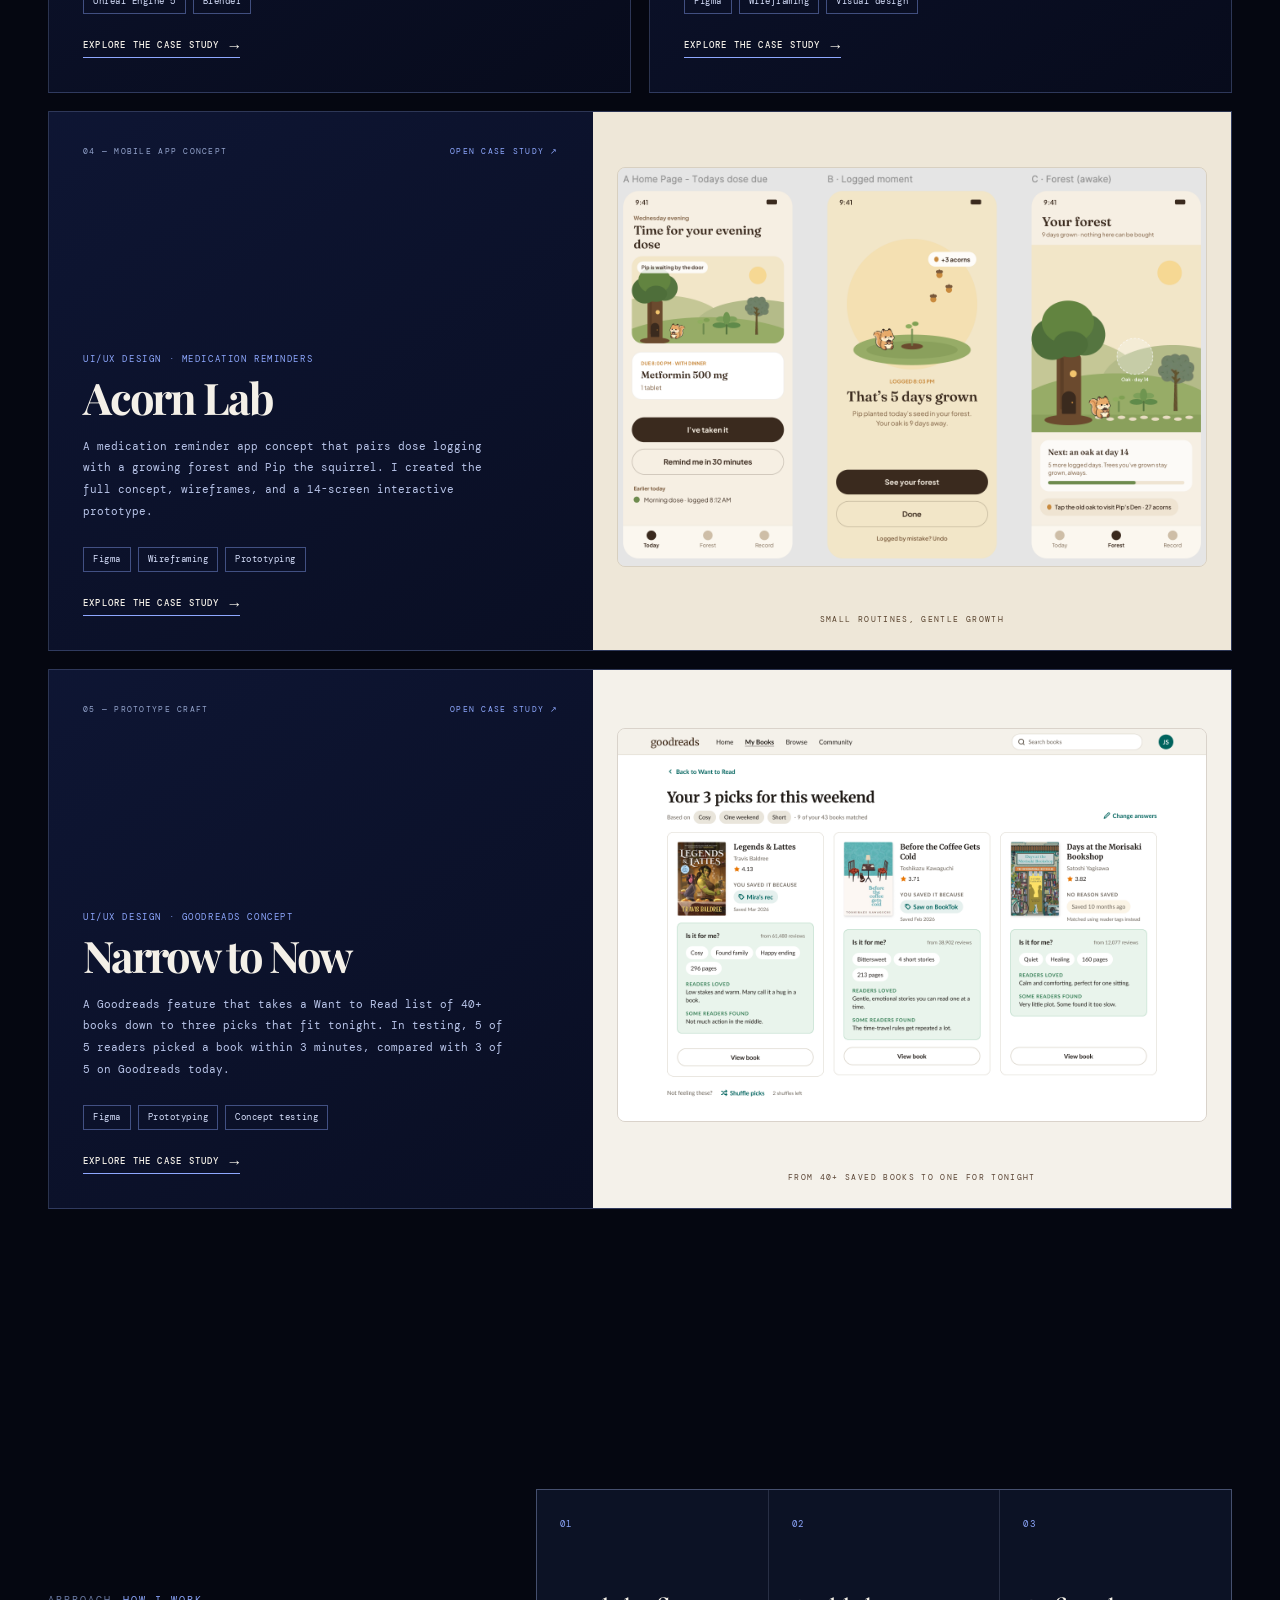
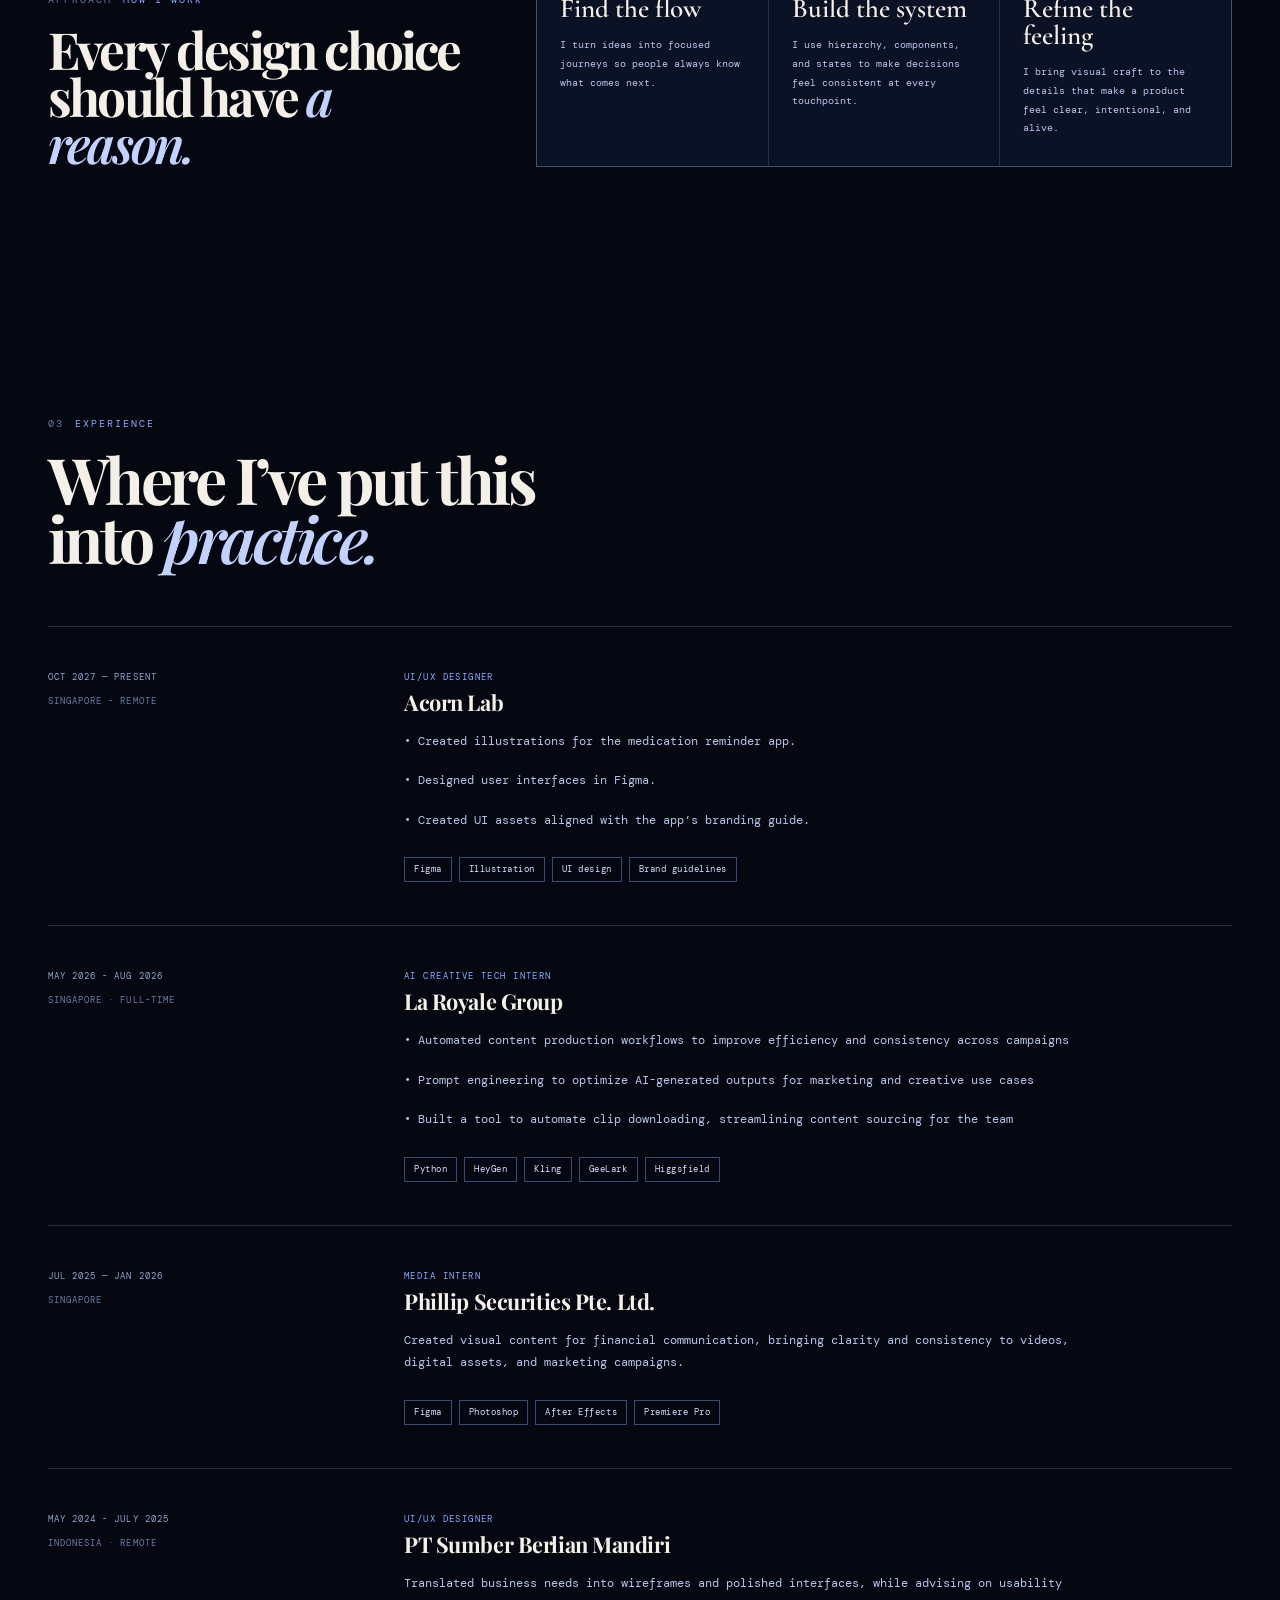
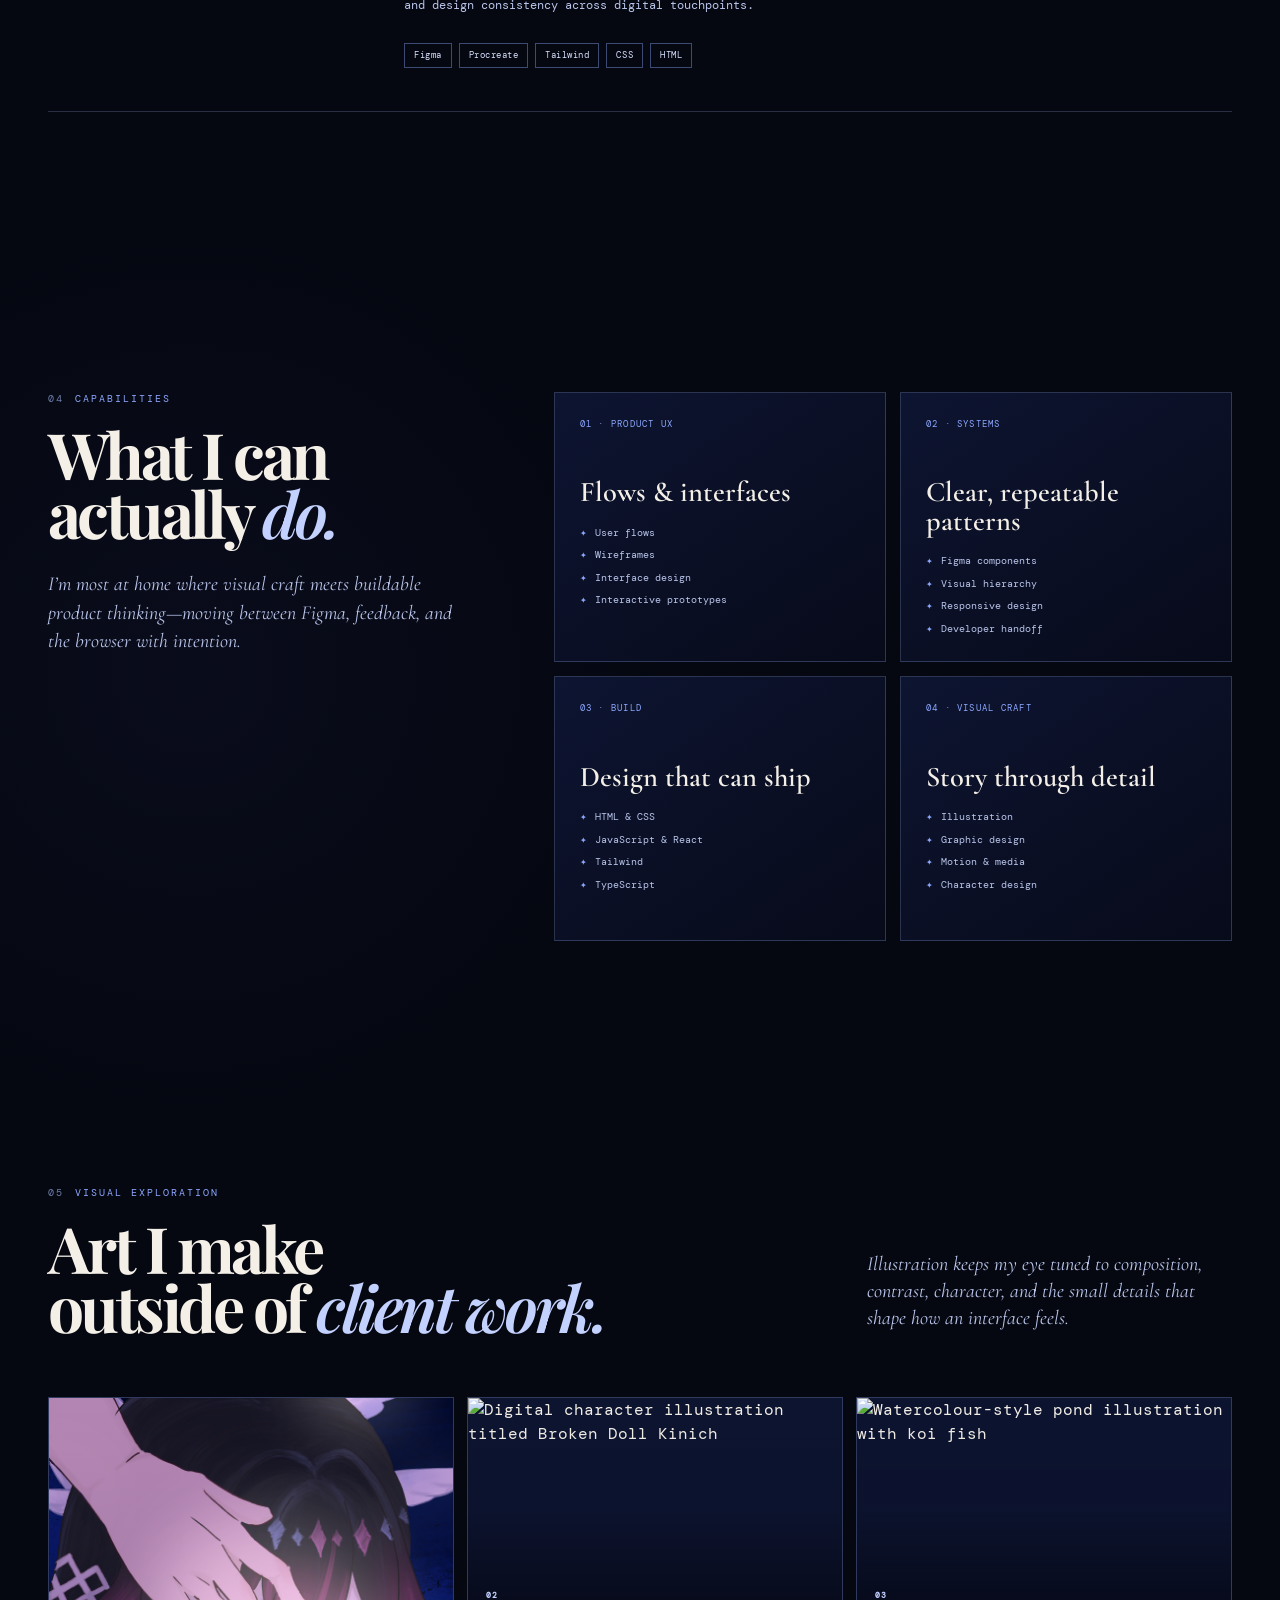
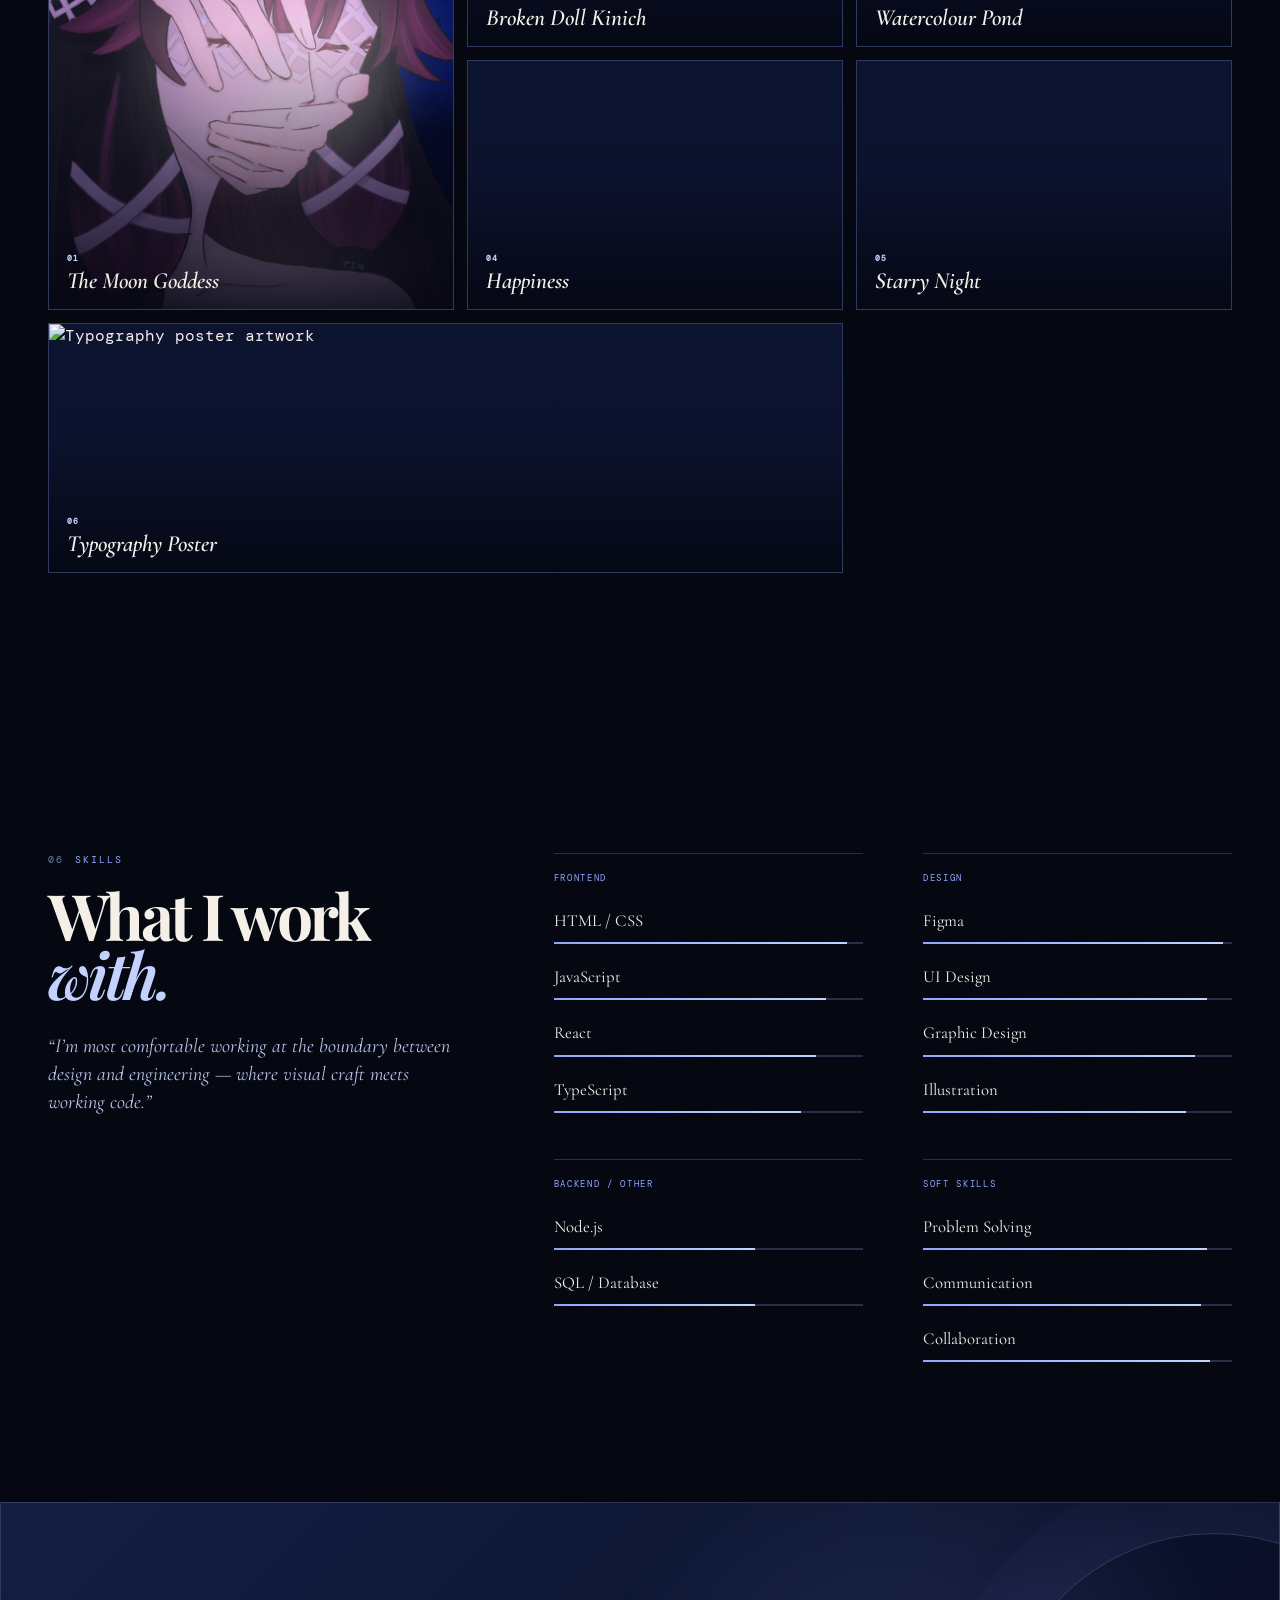
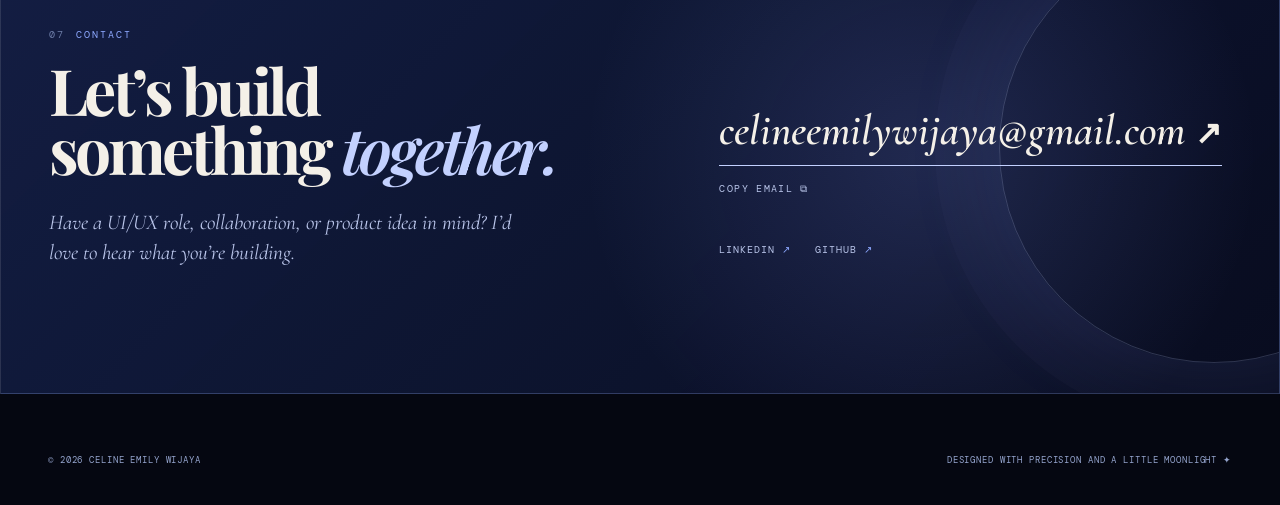
==== commit 37a66c5c: "Add Narrow to Now (Goodreads) case study Detailed case study page in the site's editorial style with" ====
--- a/index.html
+++ b/index.html
@@ -203,6 +203,21 @@
             <span class="visual-caption">Small routines, gentle growth</span>
           </div>
         </a>
+
+        <a class="project-card project-card-featured reveal" href="project.html?project=narrow-to-now" data-categories="ui-ux-design web-design">
+          <div class="project-card-content">
+            <div class="project-card-topline"><span>05 — Prototype craft</span><span>Open case study ↗</span></div>
+            <p class="project-type">UI/UX design · Goodreads concept</p>
+            <h3>Narrow to Now</h3>
+            <p class="project-summary">A Goodreads feature that takes a Want to Read list of 40+ books down to three picks that fit tonight. In testing, 5 of 5 readers picked a book within 3 minutes, compared with 3 of 5 on Goodreads today.</p>
+            <ul class="project-tags" aria-label="Narrow to Now tools"><li>Figma</li><li>Prototyping</li><li>Concept testing</li></ul>
+            <span class="project-link">Explore the case study <b>→</b></span>
+          </div>
+          <div class="project-visual project-visual-goodreads">
+            <img src="images/narrow-to-now/hero-picks.png" width="1440" height="960" alt="Narrow to Now prototype showing three book picks, each with an “Is it for me?” card" loading="lazy" decoding="async" />
+            <span class="visual-caption">From 40+ saved books to one for tonight</span>
+          </div>
+        </a>
       </div>
     </section>
 
--- a/style.css
+++ b/style.css
@@ -409,6 +409,9 @@
 .project-visual-acorn { display: flex; align-items: center; justify-content: center; padding: 34px 24px 62px; background: #eee7d8; }
 .project-visual-acorn img { width: 100%; height: auto; object-fit: contain; border: 1px solid rgba(61, 43, 28, .12); border-radius: 8px; }
 .project-visual-acorn .visual-caption { right: 24px; bottom: 23px; left: 24px; color: #59432e; text-align: center; }
+.project-visual-goodreads { display: flex; align-items: center; justify-content: center; padding: 34px 24px 62px; background: #f4f1ea; }
+.project-visual-goodreads img { width: 100%; height: auto; object-fit: contain; border: 1px solid rgba(56, 33, 16, .14); border-radius: 8px; }
+.project-visual-goodreads .visual-caption { right: 24px; bottom: 23px; left: 24px; color: #5b4636; text-align: center; }
 .project-visual-heirloom p { position: absolute; bottom: 21px; left: 21px; margin: 0; color: #ecc5da; font-family: var(--display); font-size: 1.35rem; font-style: italic; }
 .project-visual-dinema { position: relative; min-height: 280px; overflow: hidden; background: radial-gradient(circle at 50% 32%, rgba(255, 214, 140, .16), transparent 55%), linear-gradient(160deg, #1c1332 0%, #0b0d1f 72%); }
 .dinema-glow { position: absolute; top: 16%; left: 50%; width: 130px; height: 130px; background: radial-gradient(circle, rgba(255, 224, 168, .55), transparent 70%); filter: blur(2px); transform: translateX(-50%); transition: transform .7s var(--ease), opacity .7s var(--ease); }
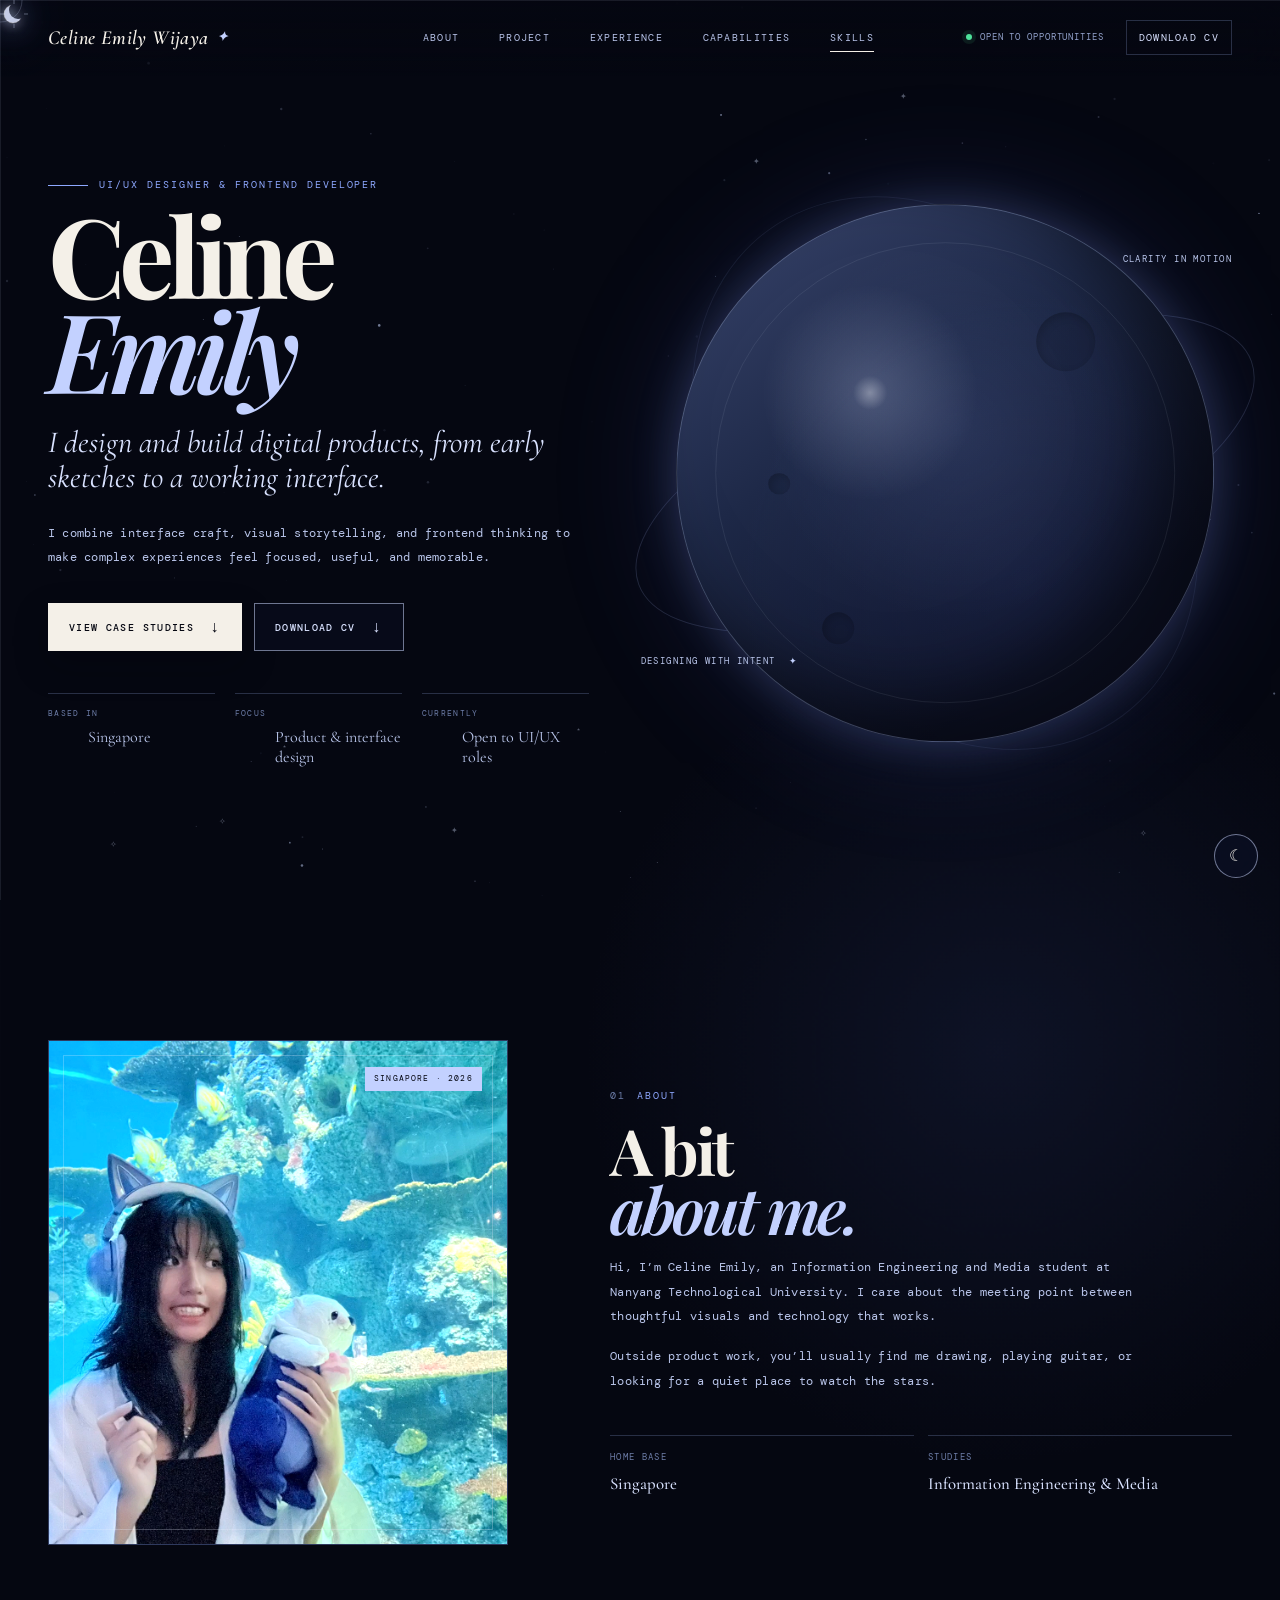
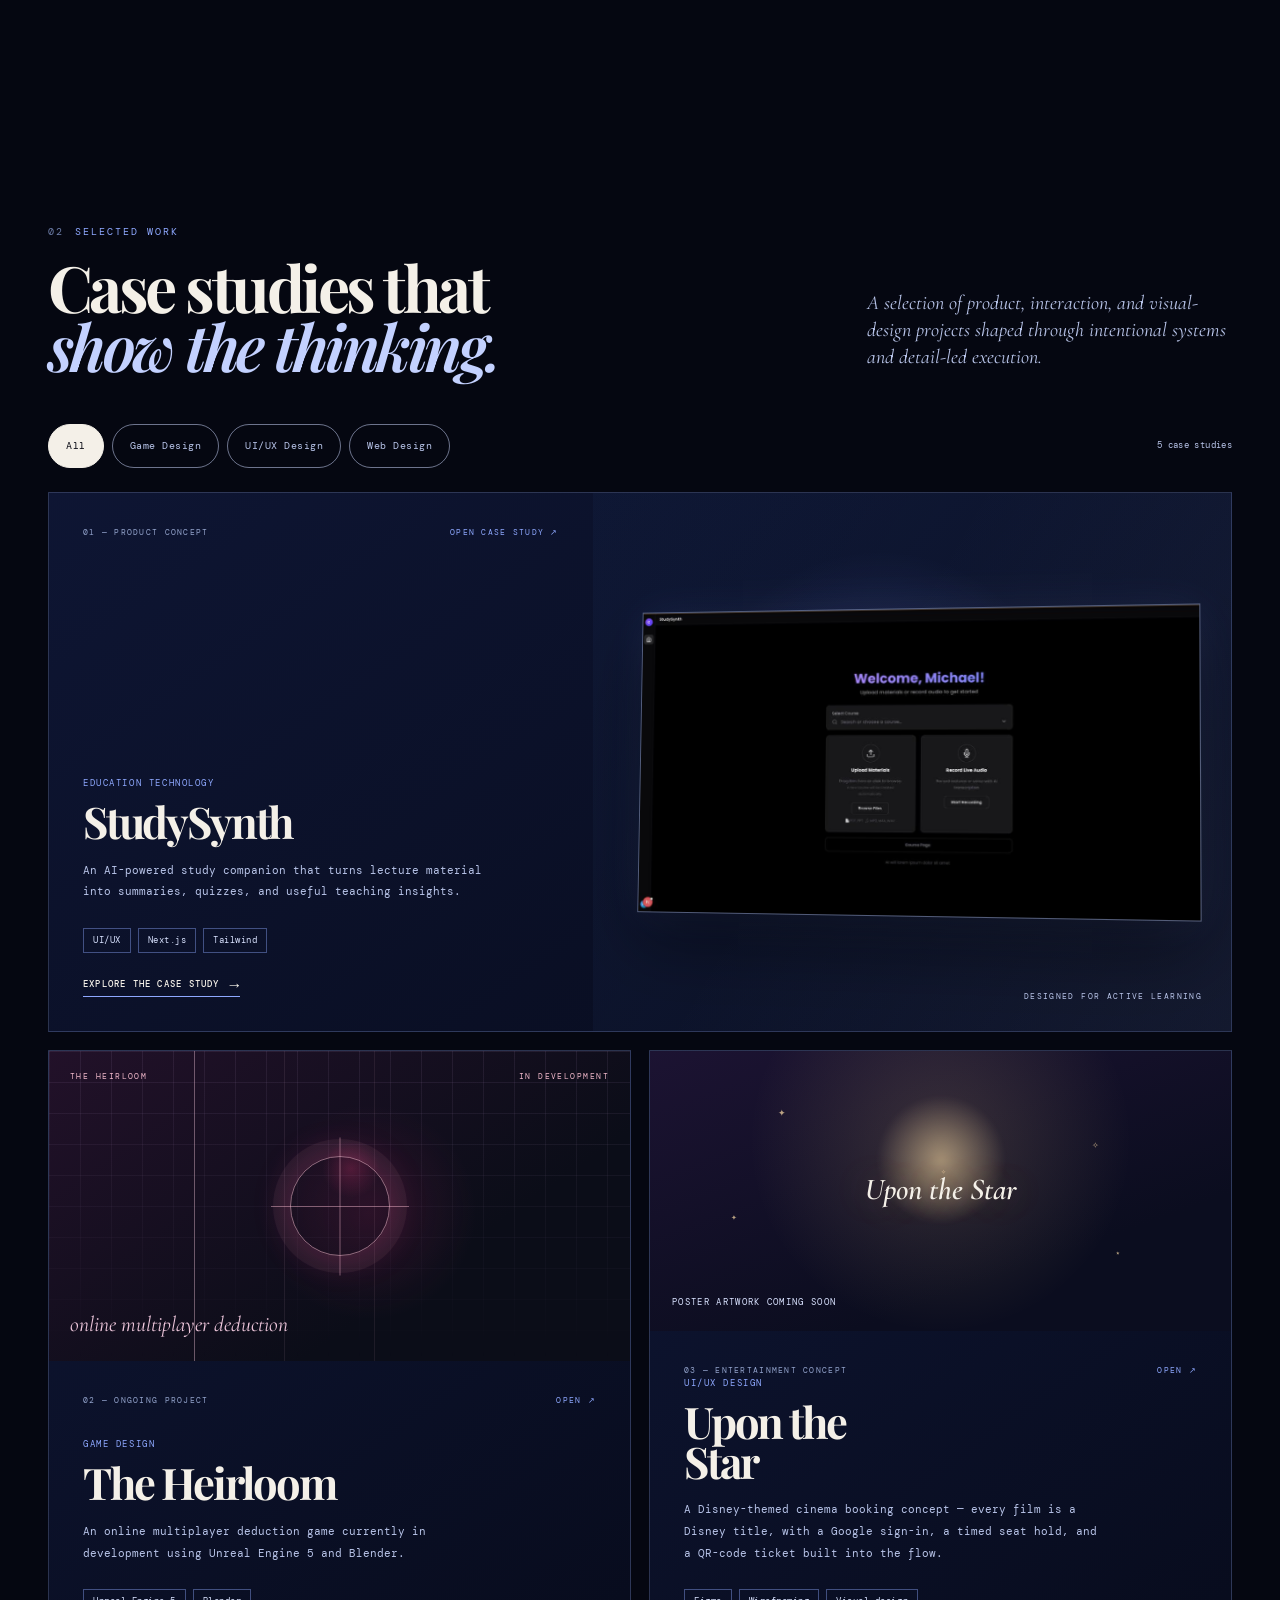
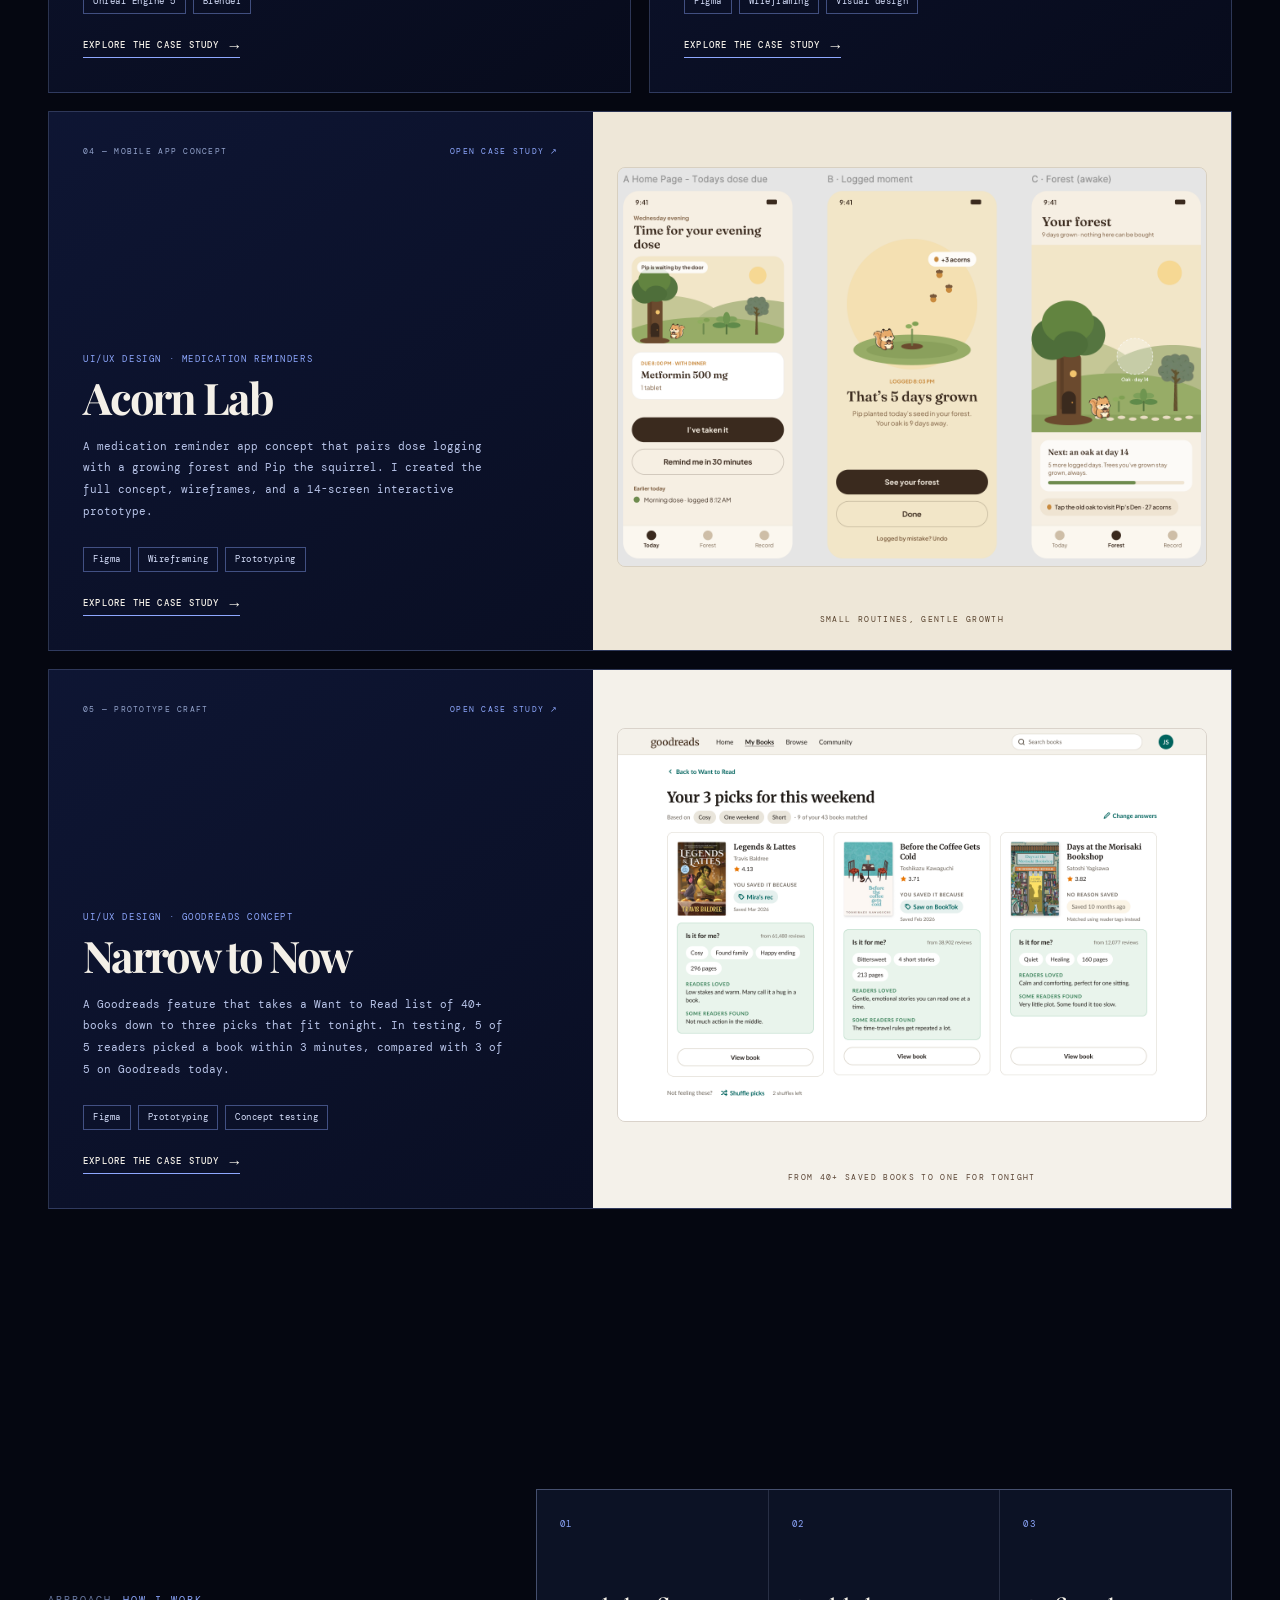
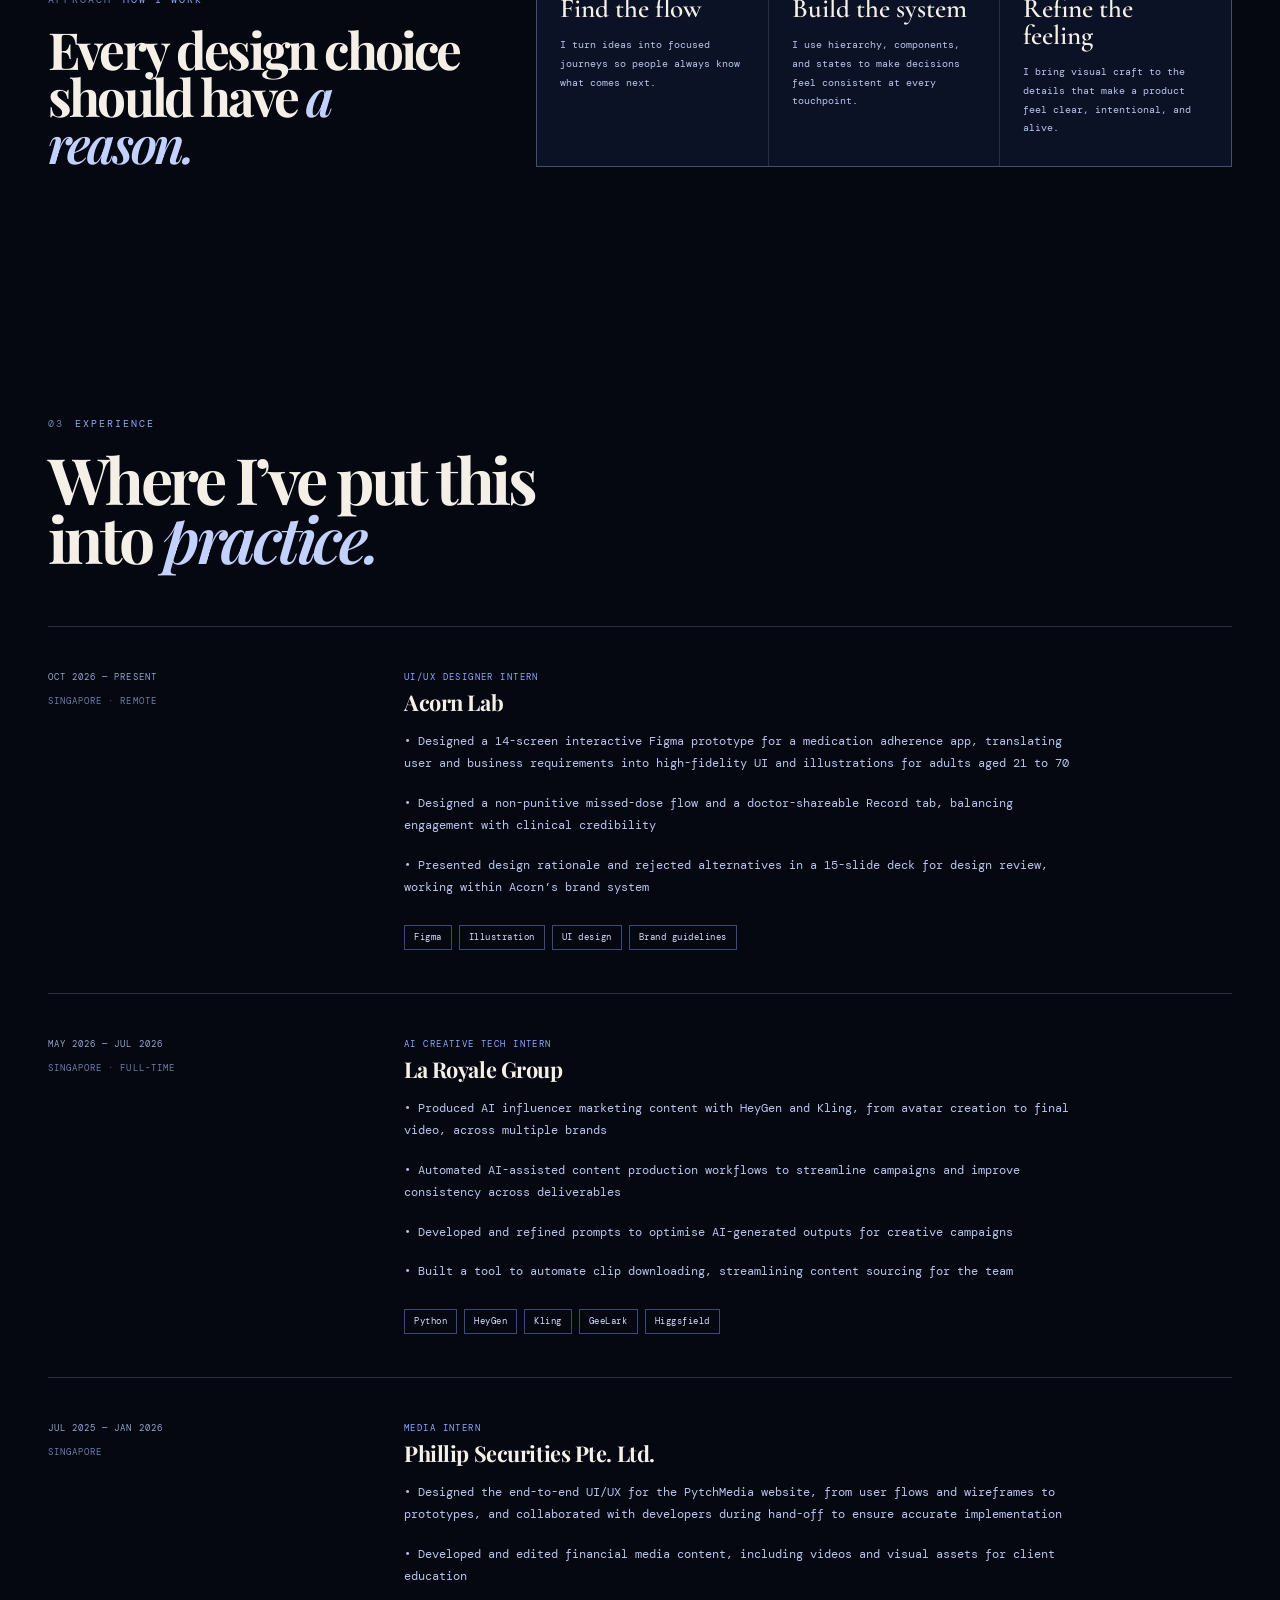
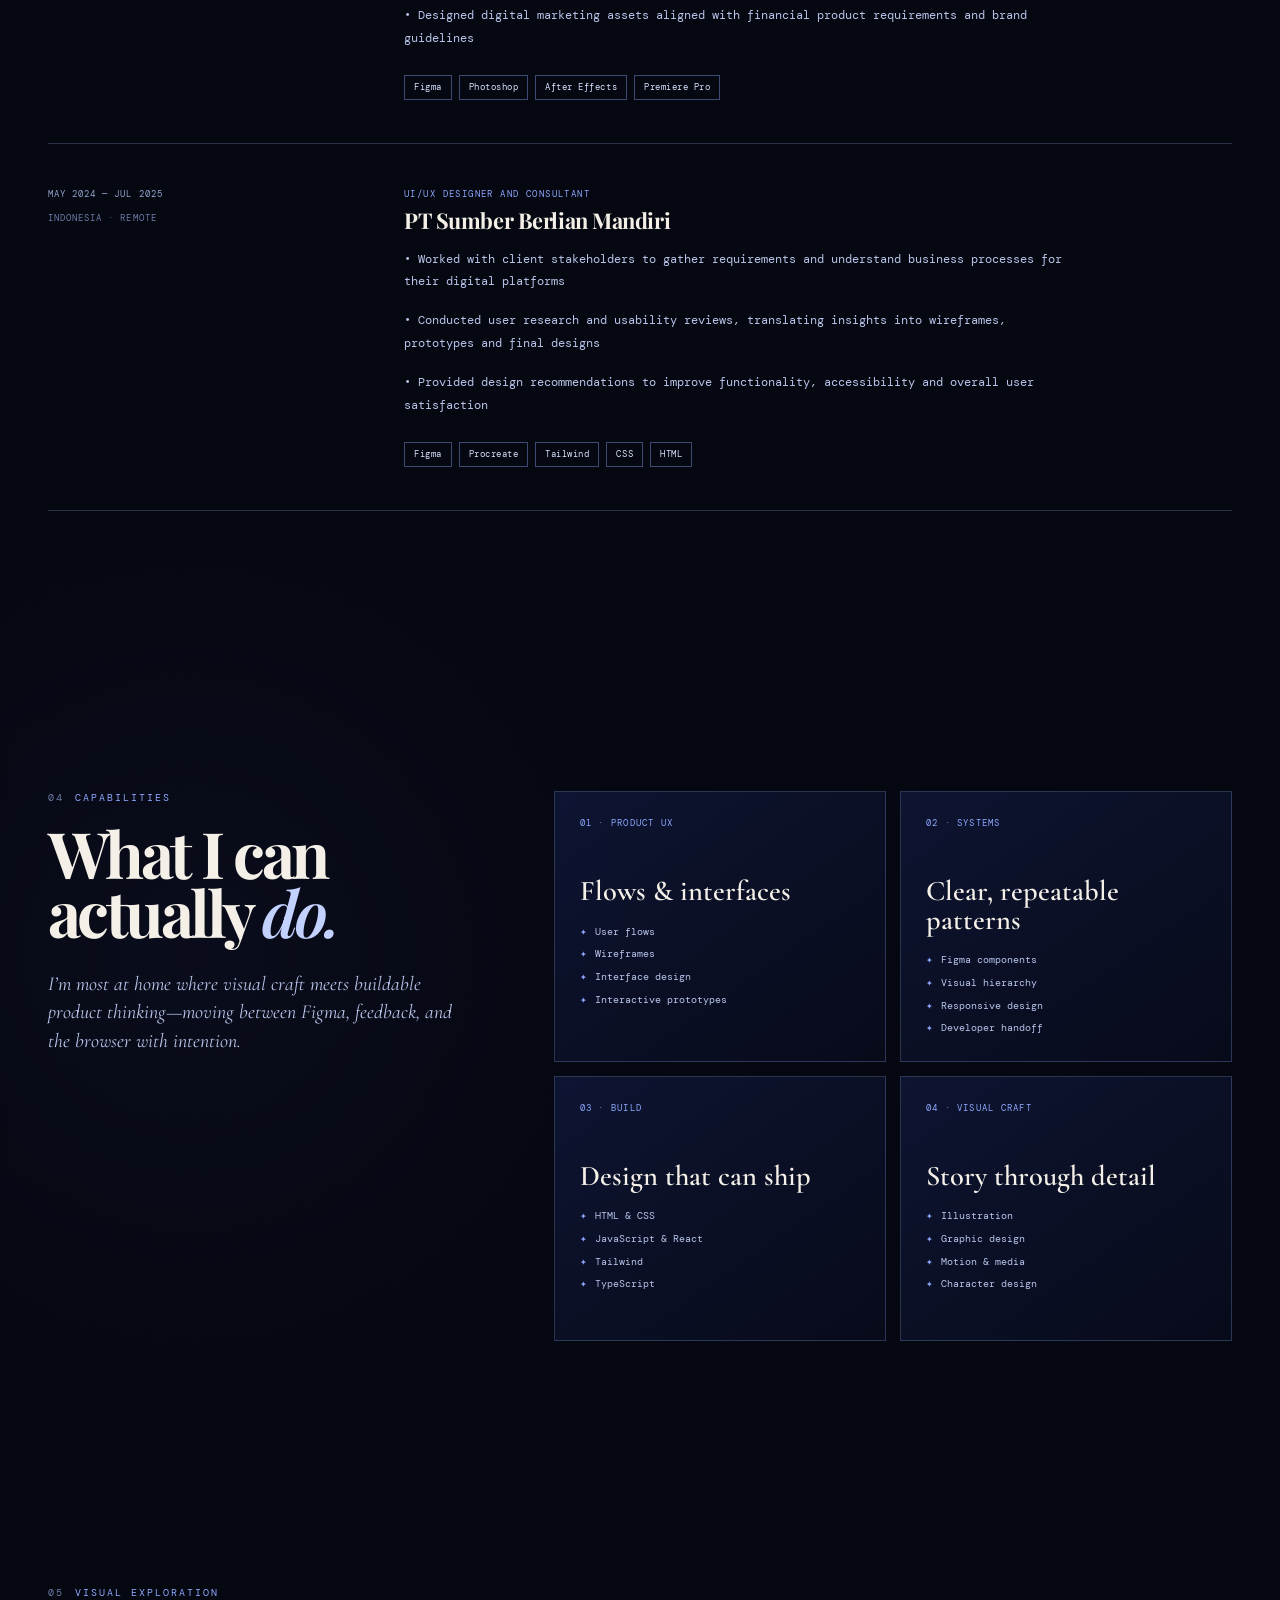
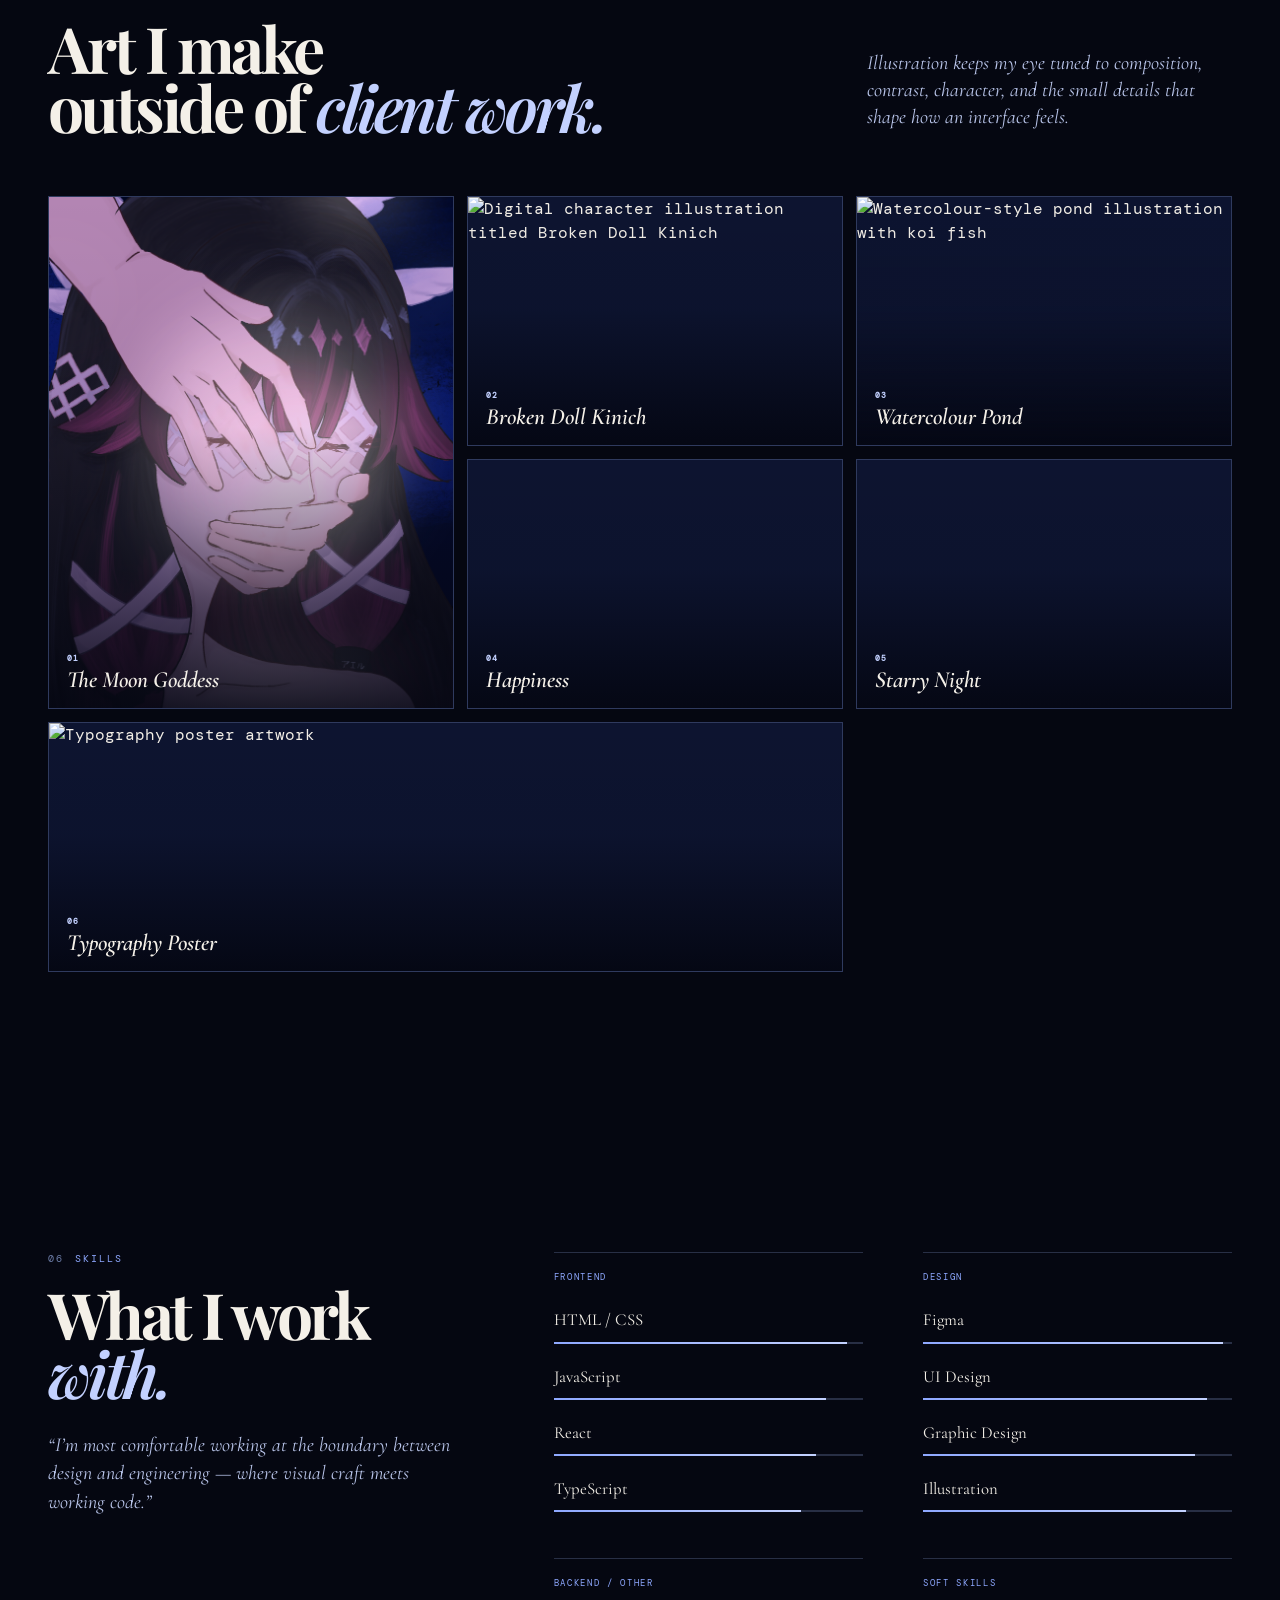
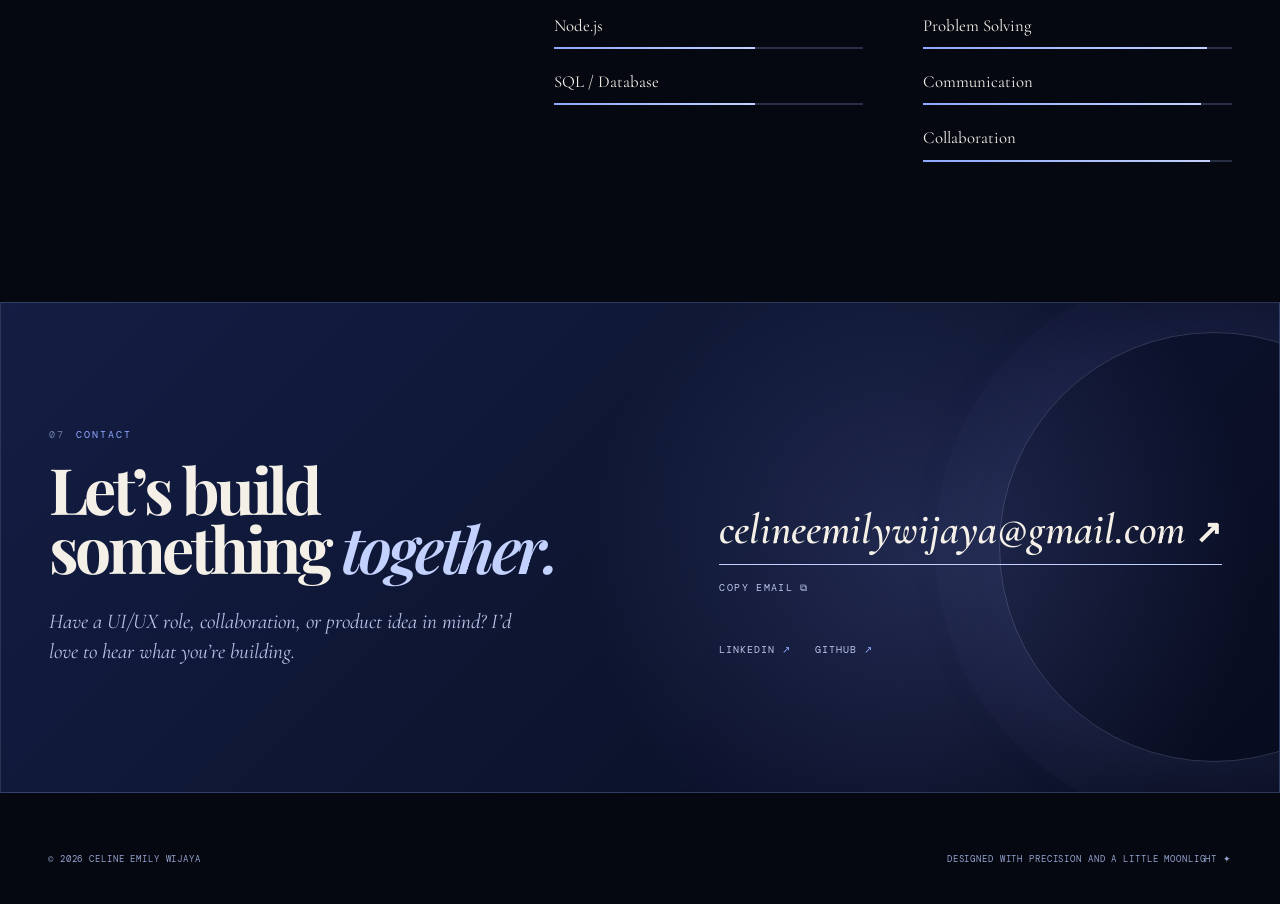
==== commit 1cdbc305: "Add files via upload" ====
--- a/index.html
+++ b/index.html
@@ -240,23 +240,24 @@
       </div>
       <div class="experience-list">
         <article class="experience-item reveal">
-          <div class="experience-meta"><span>Oct 2027 — Present</span><span>Singapore - Remote</span></div>
+          <div class="experience-meta"><span>Oct 2026 — Present</span><span>Singapore · Remote</span></div>
           <div class="experience-main">
-            <p class="experience-role">UI/UX Designer</p>
+            <p class="experience-role">UI/UX Designer Intern</p>
             <h3>Acorn Lab</h3>
-            <p>• Created illustrations for the medication reminder app.</p>
-            <p>• Designed user interfaces in Figma.</p>
-            <p>• Created UI assets aligned with the app’s branding guide.</p>
+            <p>• Designed a 14-screen interactive Figma prototype for a medication adherence app, translating user and business requirements into high-fidelity UI and illustrations for adults aged 21 to 70</p>
+            <p>• Designed a non-punitive missed-dose flow and a doctor-shareable Record tab, balancing engagement with clinical credibility</p>
+            <p>• Presented design rationale and rejected alternatives in a 15-slide deck for design review, working within Acorn’s brand system</p>
             <ul class="project-tags"><li>Figma</li><li>Illustration</li><li>UI design</li><li>Brand guidelines</li></ul>
           </div>
         </article>
         <article class="experience-item reveal">
-          <div class="experience-meta"><span>May 2026 - Aug 2026</span><span>Singapore · Full-Time</span></div>
+          <div class="experience-meta"><span>May 2026 — Jul 2026</span><span>Singapore · Full-Time</span></div>
           <div class="experience-main">
             <p class="experience-role">AI Creative Tech Intern</p>
             <h3>La Royale Group</h3>
-            <p>• Automated content production workflows to improve efficiency and consistency across campaigns</p>
-            <p>• Prompt engineering to optimize AI-generated outputs for marketing and creative use cases</p>
+            <p>• Produced AI influencer marketing content with HeyGen and Kling, from avatar creation to final video, across multiple brands</p>
+            <p>• Automated AI-assisted content production workflows to streamline campaigns and improve consistency across deliverables</p>
+            <p>• Developed and refined prompts to optimise AI-generated outputs for creative campaigns</p>
             <p>• Built a tool to automate clip downloading, streamlining content sourcing for the team</p>
             <ul class="project-tags"><li>Python</li><li>HeyGen</li><li>Kling</li><li>GeeLark</li><li>Higgsfield</li></ul>
           </div>
@@ -266,16 +267,20 @@
           <div class="experience-main">
             <p class="experience-role">Media Intern</p>
             <h3>Phillip Securities Pte. Ltd.</h3>
-            <p>Created visual content for financial communication, bringing clarity and consistency to videos, digital assets, and marketing campaigns.</p>
+            <p>• Designed the end-to-end UI/UX for the PytchMedia website, from user flows and wireframes to prototypes, and collaborated with developers during hand-off to ensure accurate implementation</p>
+            <p>• Developed and edited financial media content, including videos and visual assets for client education</p>
+            <p>• Designed digital marketing assets aligned with financial product requirements and brand guidelines</p>
             <ul class="project-tags"><li>Figma</li><li>Photoshop</li><li>After Effects</li><li>Premiere Pro</li></ul>
           </div>
         </article>
         <article class="experience-item reveal">
-          <div class="experience-meta"><span>May 2024 - July 2025</span><span>Indonesia · Remote</span></div>
+          <div class="experience-meta"><span>May 2024 — Jul 2025</span><span>Indonesia · Remote</span></div>
           <div class="experience-main">
-            <p class="experience-role">UI/UX Designer</p>
+            <p class="experience-role">UI/UX Designer and Consultant</p>
             <h3>PT Sumber Berlian Mandiri</h3>
-            <p>Translated business needs into wireframes and polished interfaces, while advising on usability and design consistency across digital touchpoints.</p>
+            <p>• Worked with client stakeholders to gather requirements and understand business processes for their digital platforms</p>
+            <p>• Conducted user research and usability reviews, translating insights into wireframes, prototypes and final designs</p>
+            <p>• Provided design recommendations to improve functionality, accessibility and overall user satisfaction</p>
             <ul class="project-tags"><li>Figma</li><li>Procreate</li><li>Tailwind</li><li>CSS</li><li>HTML</li></ul>
           </div>
         </article>
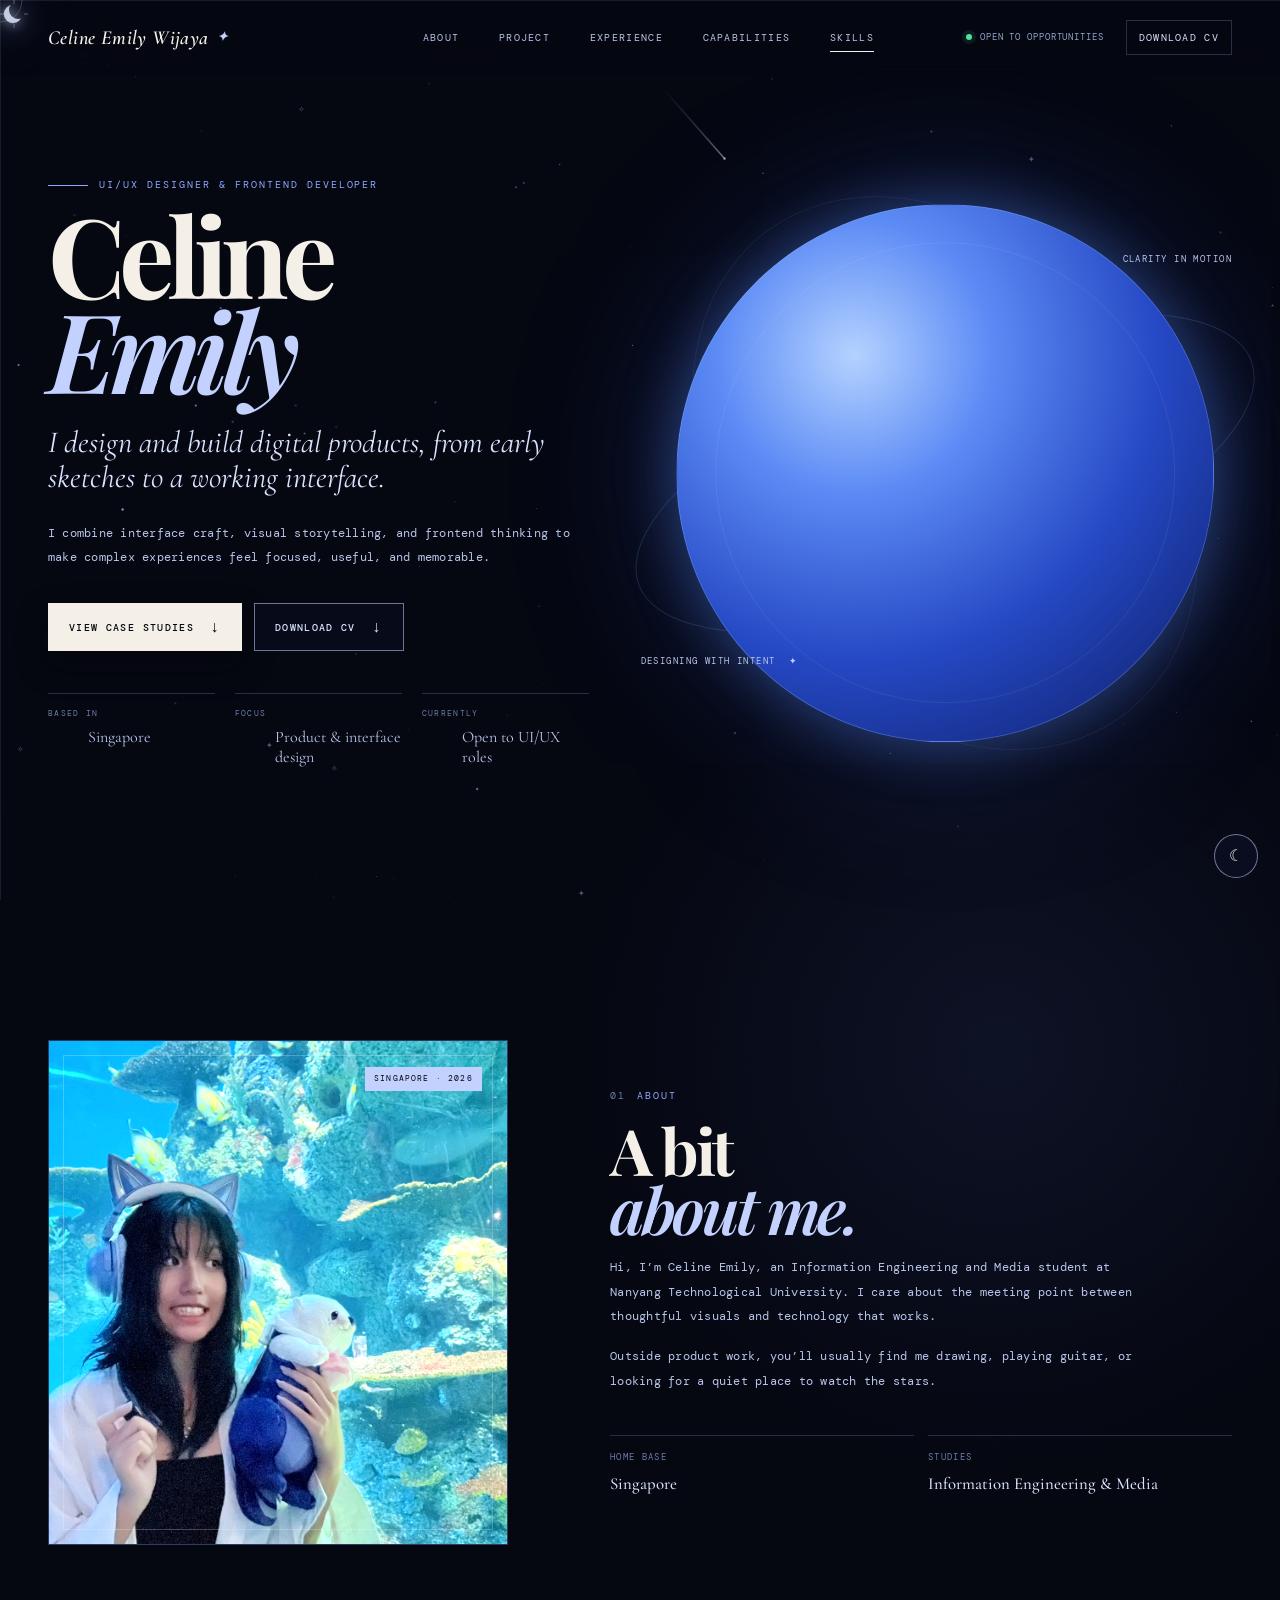
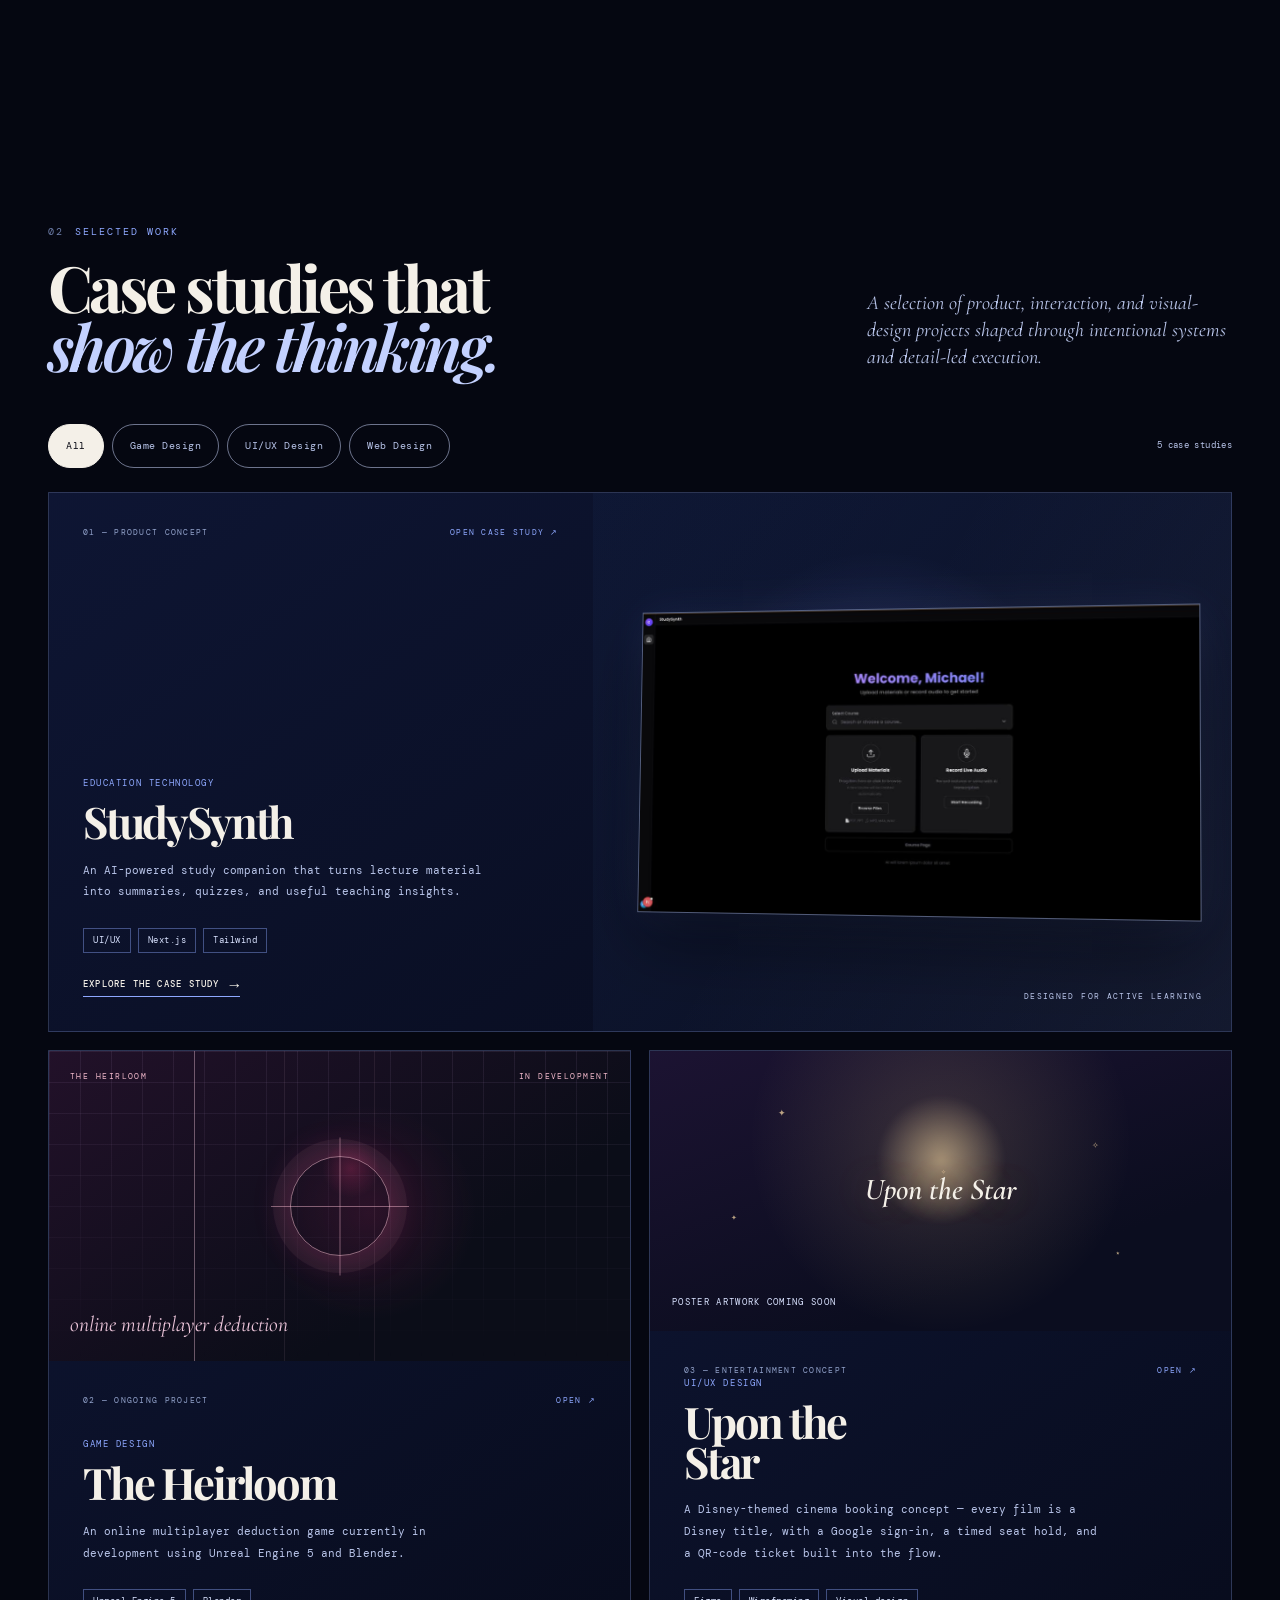
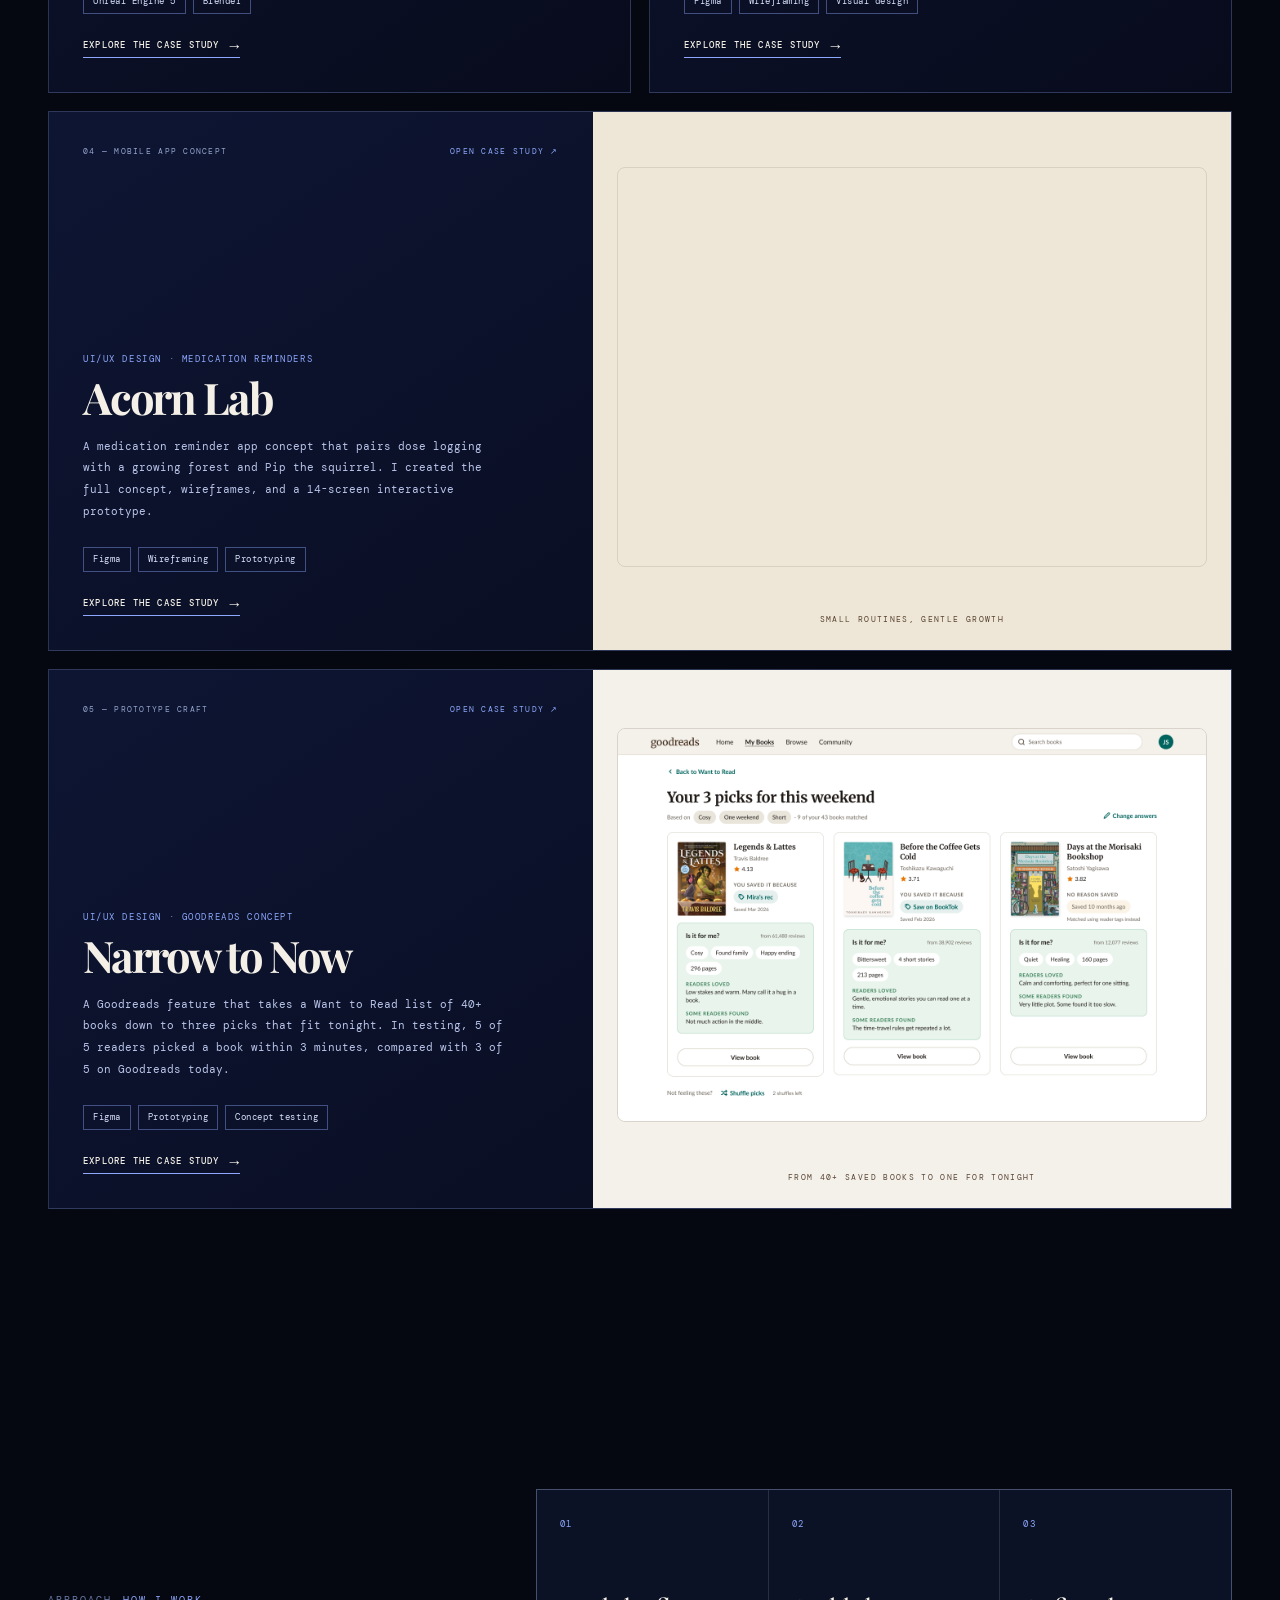
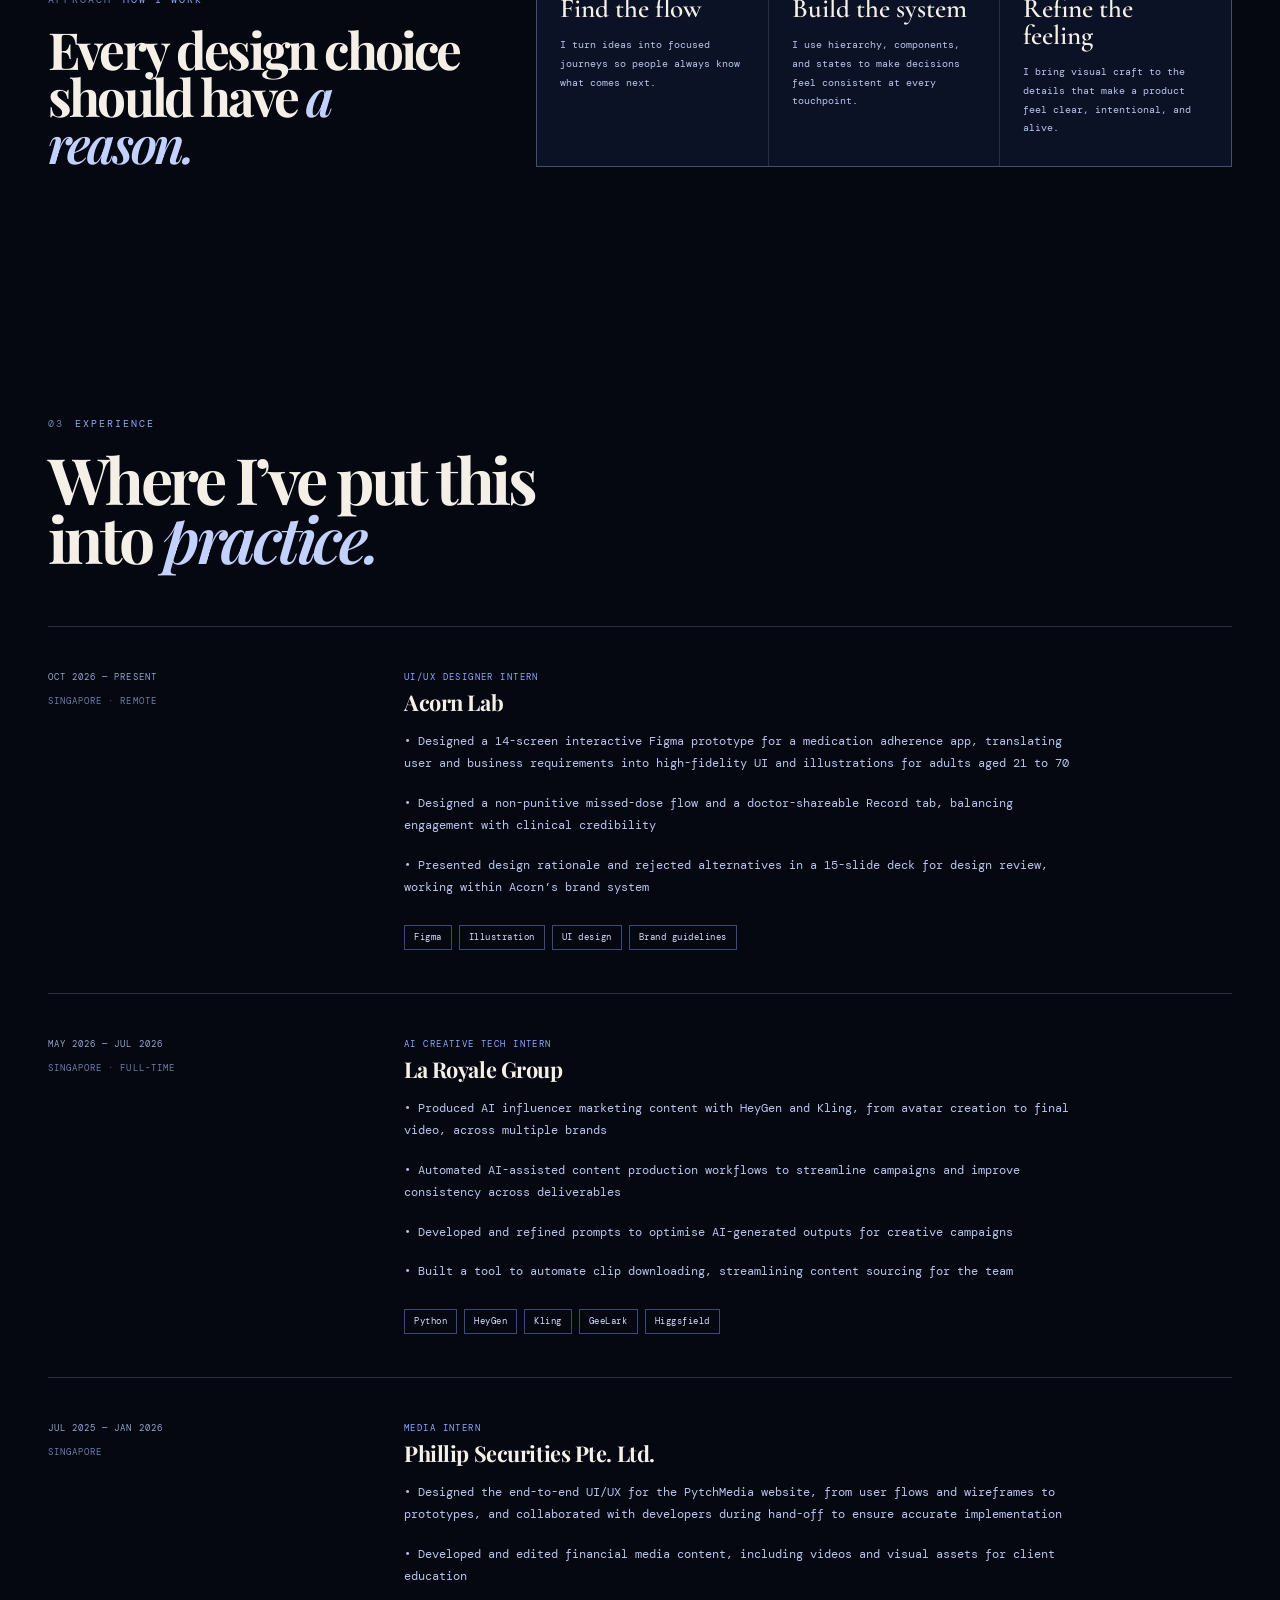
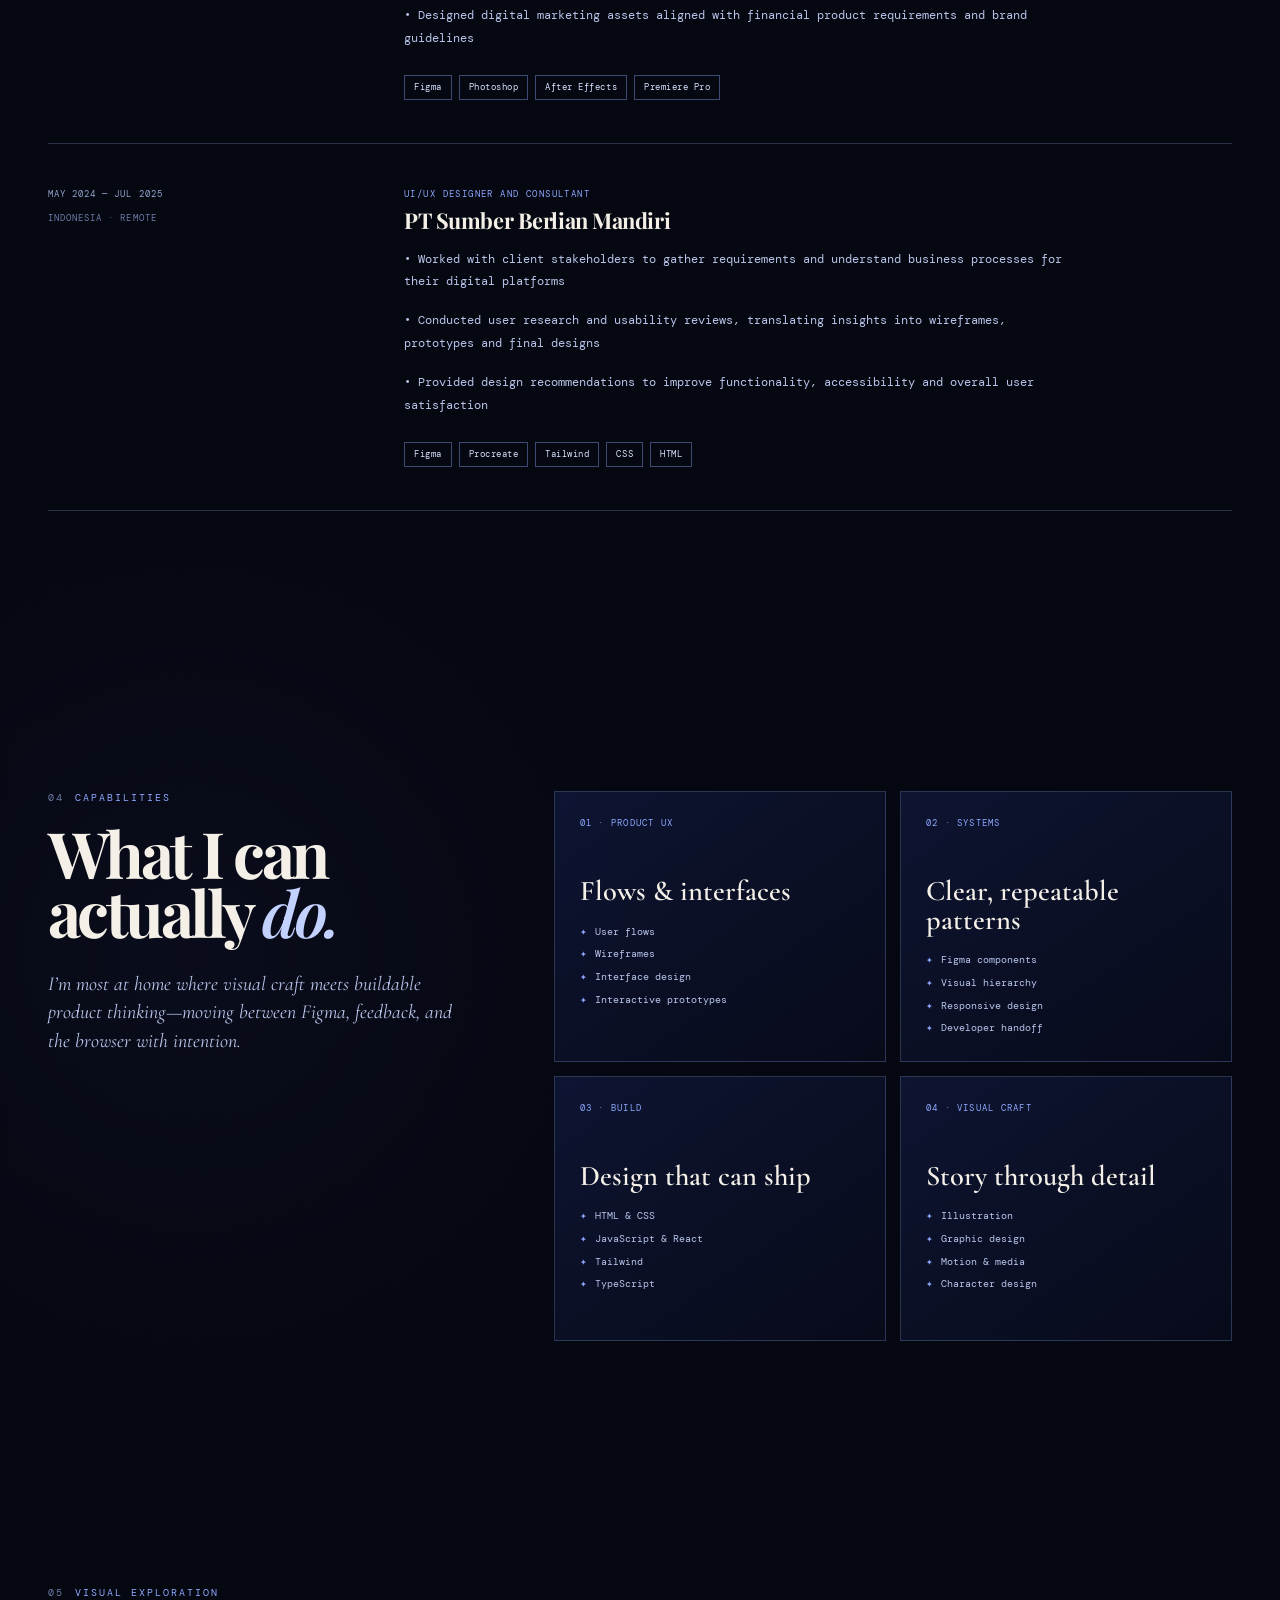
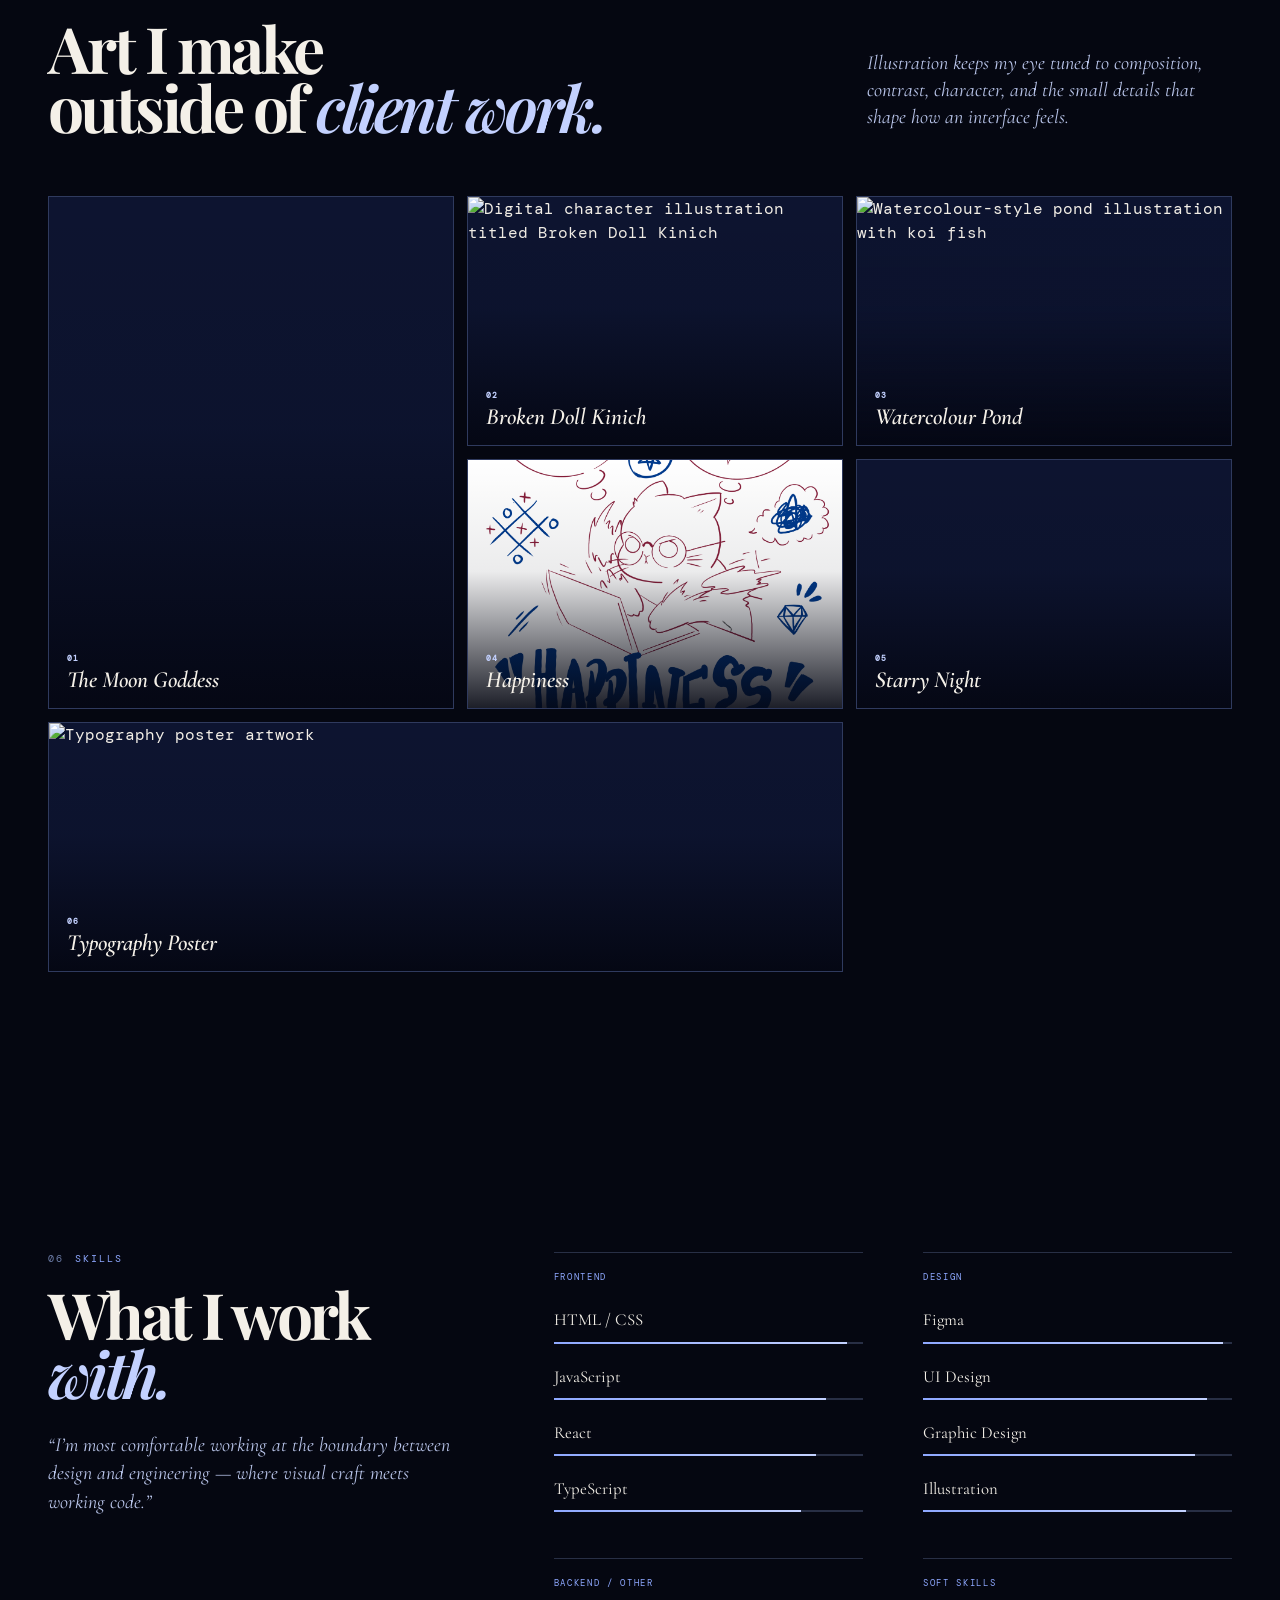
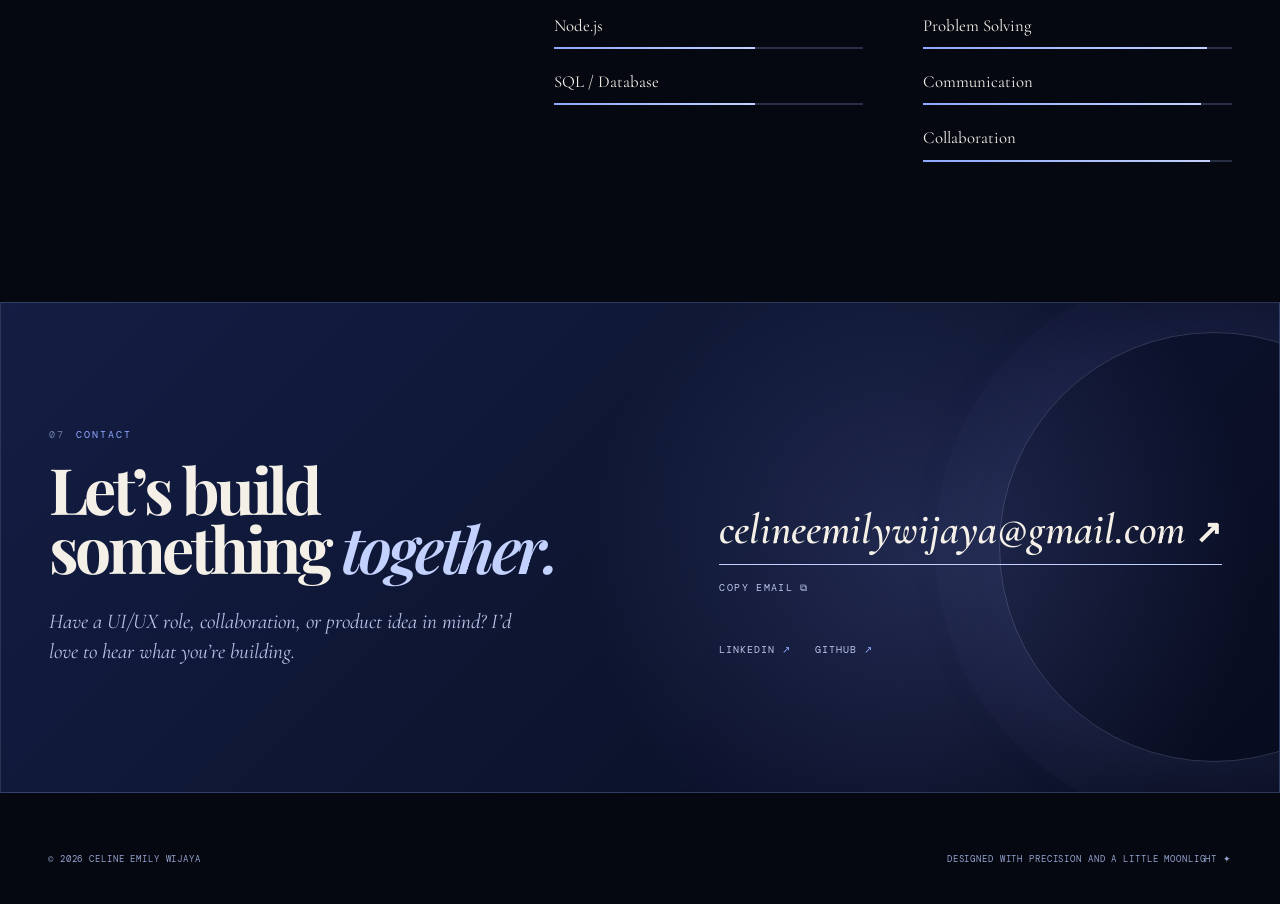
==== commit 4f3b79d3: "Add 3D sun and moon, realistic clouds, and Acorn Lab illustration section - Hero sun/moon rendered a" ====
--- a/index.html
+++ b/index.html
@@ -30,6 +30,7 @@
   <div class="cursor" id="cursor" aria-hidden="true"></div>
   <div class="cursor-ring" id="cursorRing" aria-hidden="true"></div>
   <div class="sky" id="sky" aria-hidden="true"><span class="cloud"></span><span class="cloud"></span><span class="cloud"></span><span class="cloud"></span><span class="cloud"></span><span class="cloud"></span></div>
+  <script src="clouds.js"></script>
   <div class="nightfall" id="nightfall" aria-hidden="true"></div>
   <canvas id="stars-canvas" aria-hidden="true"></canvas>
   <div class="star-field-overlay" id="starOverlay" aria-hidden="true"></div>
@@ -391,5 +392,6 @@
   <div class="toast" id="toast" role="status" aria-live="polite"></div>
   <script src="cursor.js"></script>
   <script src="script.js"></script>
+  <script src="celestial.js"></script>
 </body>
 </html>
--- a/style.css
+++ b/style.css
@@ -138,8 +138,8 @@
 .cloud:nth-child(5) { top: 74%; width: 210px; height: 54px; opacity: .75; animation-duration: 88s; animation-delay: -52s; }
 .cloud:nth-child(6) { top: 6%; width: 100px; height: 30px; opacity: .5; animation-duration: 130s; animation-delay: -100s; }
 @keyframes cloud-drift {
-  from { transform: translateX(-42vw); }
-  to { transform: translateX(142vw); }
+  from { transform: translateX(calc(-100% - 4vw)); }
+  to { transform: translateX(104vw); }
 }
 
 body.has-custom-cursor, body.has-custom-cursor * { cursor: none !important; }
@@ -861,21 +861,90 @@
 
 /* moon -> sunset sun */
 :root[data-theme="sunset"] .moon-decoration {
-  border-color: rgba(255, 200, 140, .55);
+  border-color: rgba(255, 170, 80, .55);
   background:
-    radial-gradient(circle at 50% 50%, rgba(255, 250, 238, .98), transparent 12%),
-    radial-gradient(circle at 50% 50%, rgba(255, 214, 150, .95), transparent 38%),
-    radial-gradient(circle at 50% 50%, rgba(255, 150, 90, .9), transparent 66%),
-    radial-gradient(circle at 50% 50%, rgba(240, 110, 80, .55), transparent 82%),
-    linear-gradient(160deg, #ffdca0 0%, #ff9e5c 50%, #f56b4b 100%);
+    radial-gradient(circle at 50% 50%, rgba(255, 196, 84, .98), transparent 16%),
+    radial-gradient(circle at 50% 50%, rgba(255, 164, 44, .95), transparent 42%),
+    radial-gradient(circle at 50% 50%, rgba(255, 118, 16, .9), transparent 70%),
+    radial-gradient(circle at 50% 50%, rgba(240, 78, 10, .55), transparent 86%),
+    linear-gradient(160deg, #ffb347 0%, #ff7f1f 50%, #ee4f0c 100%);
   box-shadow:
-    0 0 90px rgba(255, 170, 110, .7),
-    0 0 220px rgba(255, 130, 90, .5),
-    0 0 400px rgba(230, 90, 120, .3);
+    0 0 90px rgba(255, 140, 40, .7),
+    0 0 220px rgba(255, 110, 24, .5),
+    0 0 400px rgba(235, 80, 20, .3);
 }
 :root[data-theme="sunset"] .moon-decoration::after { border-color: rgba(255, 224, 190, .4); }
 :root[data-theme="sunset"] .moon-crater { opacity: 0; }
 :root[data-theme="sunset"] .orbit { border-color: rgba(255, 215, 195, .32); }
+
+/* 3D sun / moon (celestial.js). The CSS body above stays as the no-WebGL fallback. */
+.celestial-canvas {
+  position: absolute;
+  top: 50%;
+  left: 50%;
+  width: 170%;
+  height: 170%;
+  opacity: 0;
+  transform: translate(-50%, -50%);
+  transition: opacity .9s ease;
+  pointer-events: none;
+}
+.orbit { transition: opacity .9s ease; }
+.hero-art.orb-ready .celestial-canvas { opacity: 1; }
+.hero-art.orb-ready .orbit { opacity: 0; }
+.hero-art.orb-ready .moon-decoration { cursor: grab; touch-action: pan-y; user-select: none; -webkit-user-select: none; }
+.hero-art.orb-ready .moon-decoration.is-dragging { cursor: grabbing; }
+.hero-art.orb-ready .moon-decoration::after,
+.hero-art.orb-ready .moon-crater { opacity: 0; }
+:root .hero-art.orb-live .moon-decoration { border-color: transparent; background: none; box-shadow: none; }
+
+:root[data-theme="night"] .moon-decoration {
+  border-color: rgba(150, 190, 255, .28);
+  background: radial-gradient(circle at 33% 28%, #b4d2ff 0%, #5c8bf5 26%, #2548c4 58%, #0b1a5e 100%);
+  box-shadow: 0 0 60px rgba(90, 140, 255, .42), 0 0 170px rgba(60, 100, 235, .26);
+}
+.moon-crater { display: none; }
+
+/* Realistic clouds (clouds.js). The CSS clouds above stay as the no-WebGL fallback. */
+.sky.clouds-pending .cloud { visibility: hidden; }
+:root .sky.has-real-clouds .cloud {
+  height: auto;
+  aspect-ratio: 2.1;
+  border-radius: 0;
+  background: none;
+  box-shadow: none;
+}
+.sky.has-real-clouds .cloud::before,
+.sky.has-real-clouds .cloud::after { display: none; }
+.sky.has-real-clouds .cloud:nth-child(1) { top: 7%; width: clamp(300px, 38vw, 620px); opacity: .95; }
+.sky.has-real-clouds .cloud:nth-child(2) { top: 24%; width: clamp(200px, 22vw, 360px); opacity: .72; }
+.sky.has-real-clouds .cloud:nth-child(3) { top: 42%; width: clamp(320px, 44vw, 700px); opacity: .88; }
+.sky.has-real-clouds .cloud:nth-child(4) { top: 60%; width: clamp(220px, 26vw, 420px); opacity: .7; }
+.sky.has-real-clouds .cloud:nth-child(5) { top: 72%; width: clamp(280px, 34vw, 560px); opacity: .82; }
+.sky.has-real-clouds .cloud:nth-child(6) { top: 2%; width: clamp(170px, 16vw, 260px); opacity: .55; }
+.cloud-sprite {
+  position: absolute;
+  inset: 0;
+  width: 100%;
+  height: 100%;
+  opacity: 0;
+  transition: opacity .8s ease;
+}
+:root[data-theme="day"] .cloud-sprite--day { opacity: 1; }
+:root[data-theme="sunset"] .cloud-sprite--sunset { opacity: .74; }
+
+/* stacked layouts: give the sphere its own row so it never covers the hero facts */
+@media (max-width: 900px) {
+  .hero-art { min-height: calc(min(70vw, 500px) + 76px); margin-top: 10px; }
+  .moon-decoration { left: 50%; }
+  .orbit { left: 50%; }
+  .note-top { top: 0; }
+  .note-bottom { bottom: 0; }
+}
+@media (max-width: 640px) {
+  .hero-art { min-height: calc(74vw + 68px); margin-top: 12px; }
+  .moon-decoration { width: 74vw; }
+}
 
 :root[data-theme="sunset"] .project-card {
   background: linear-gradient(145deg, rgba(48, 30, 58, .92), rgba(20, 14, 28, .92));
